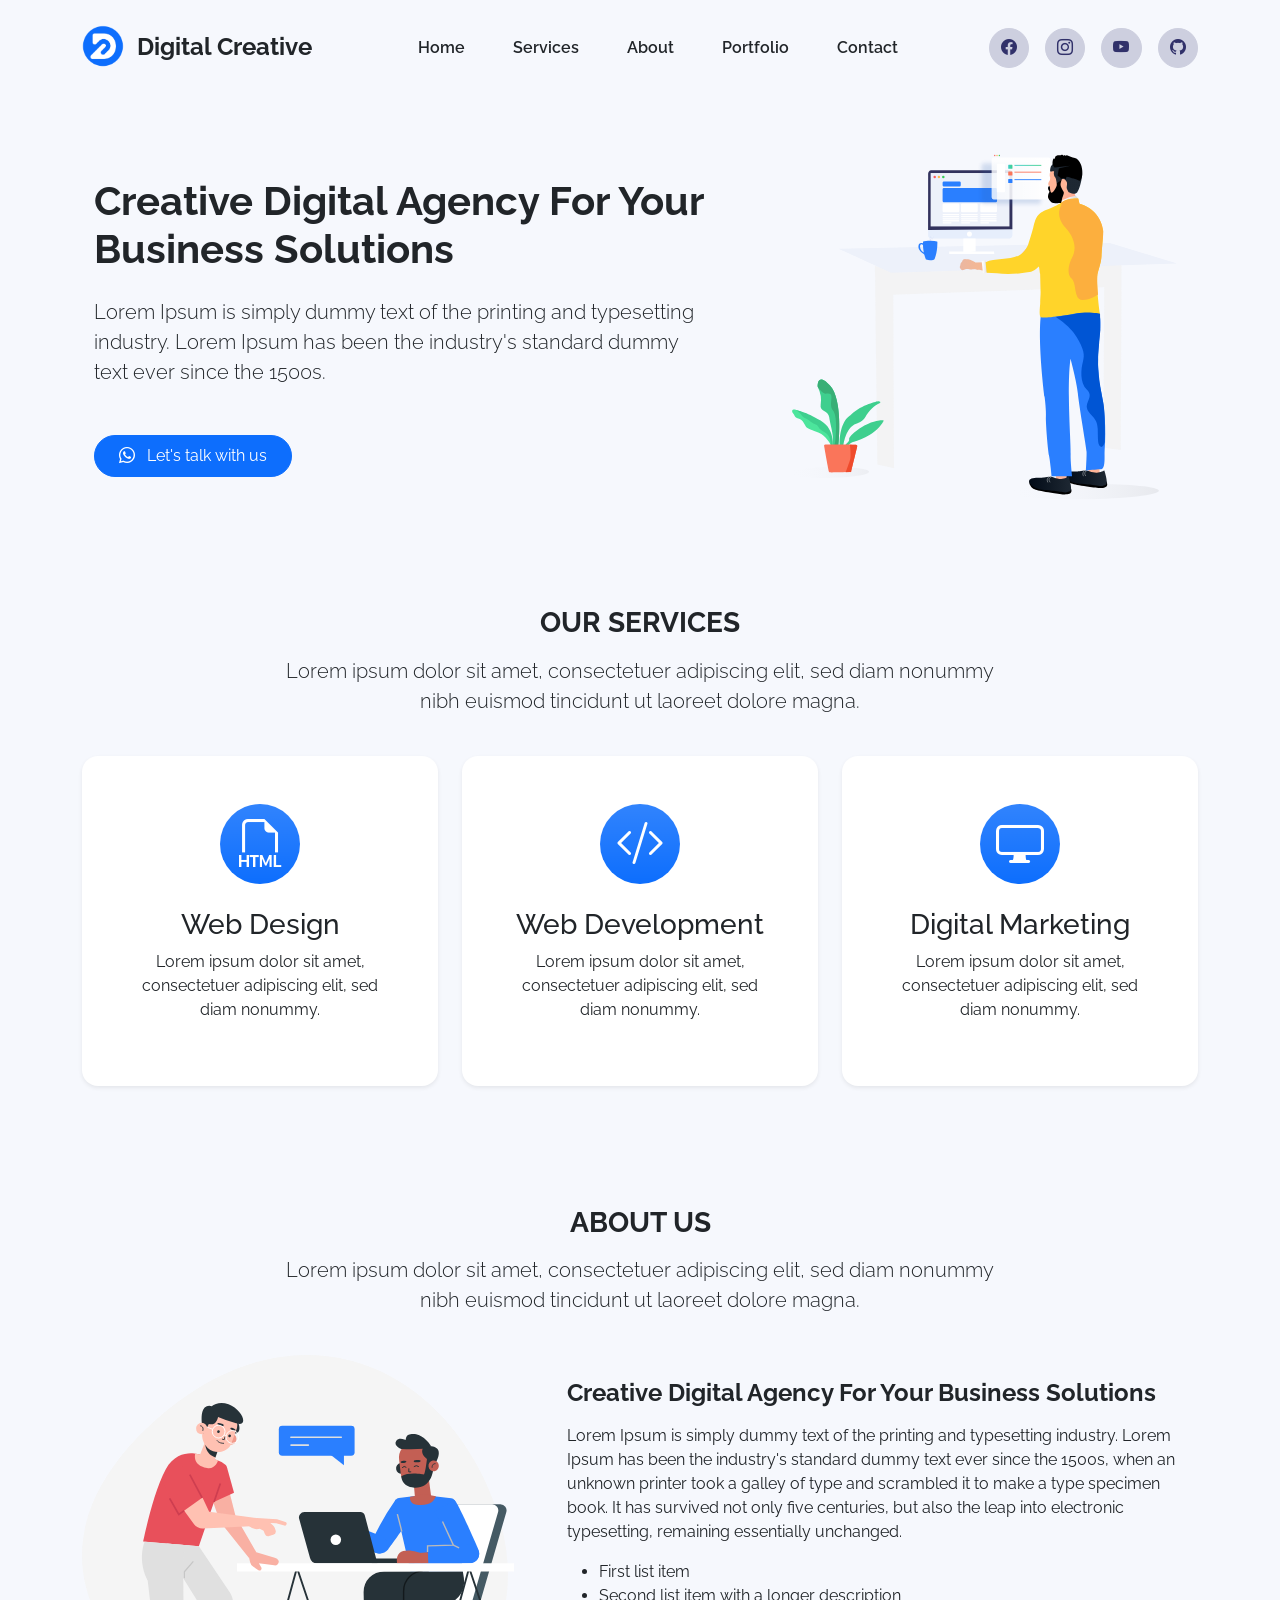
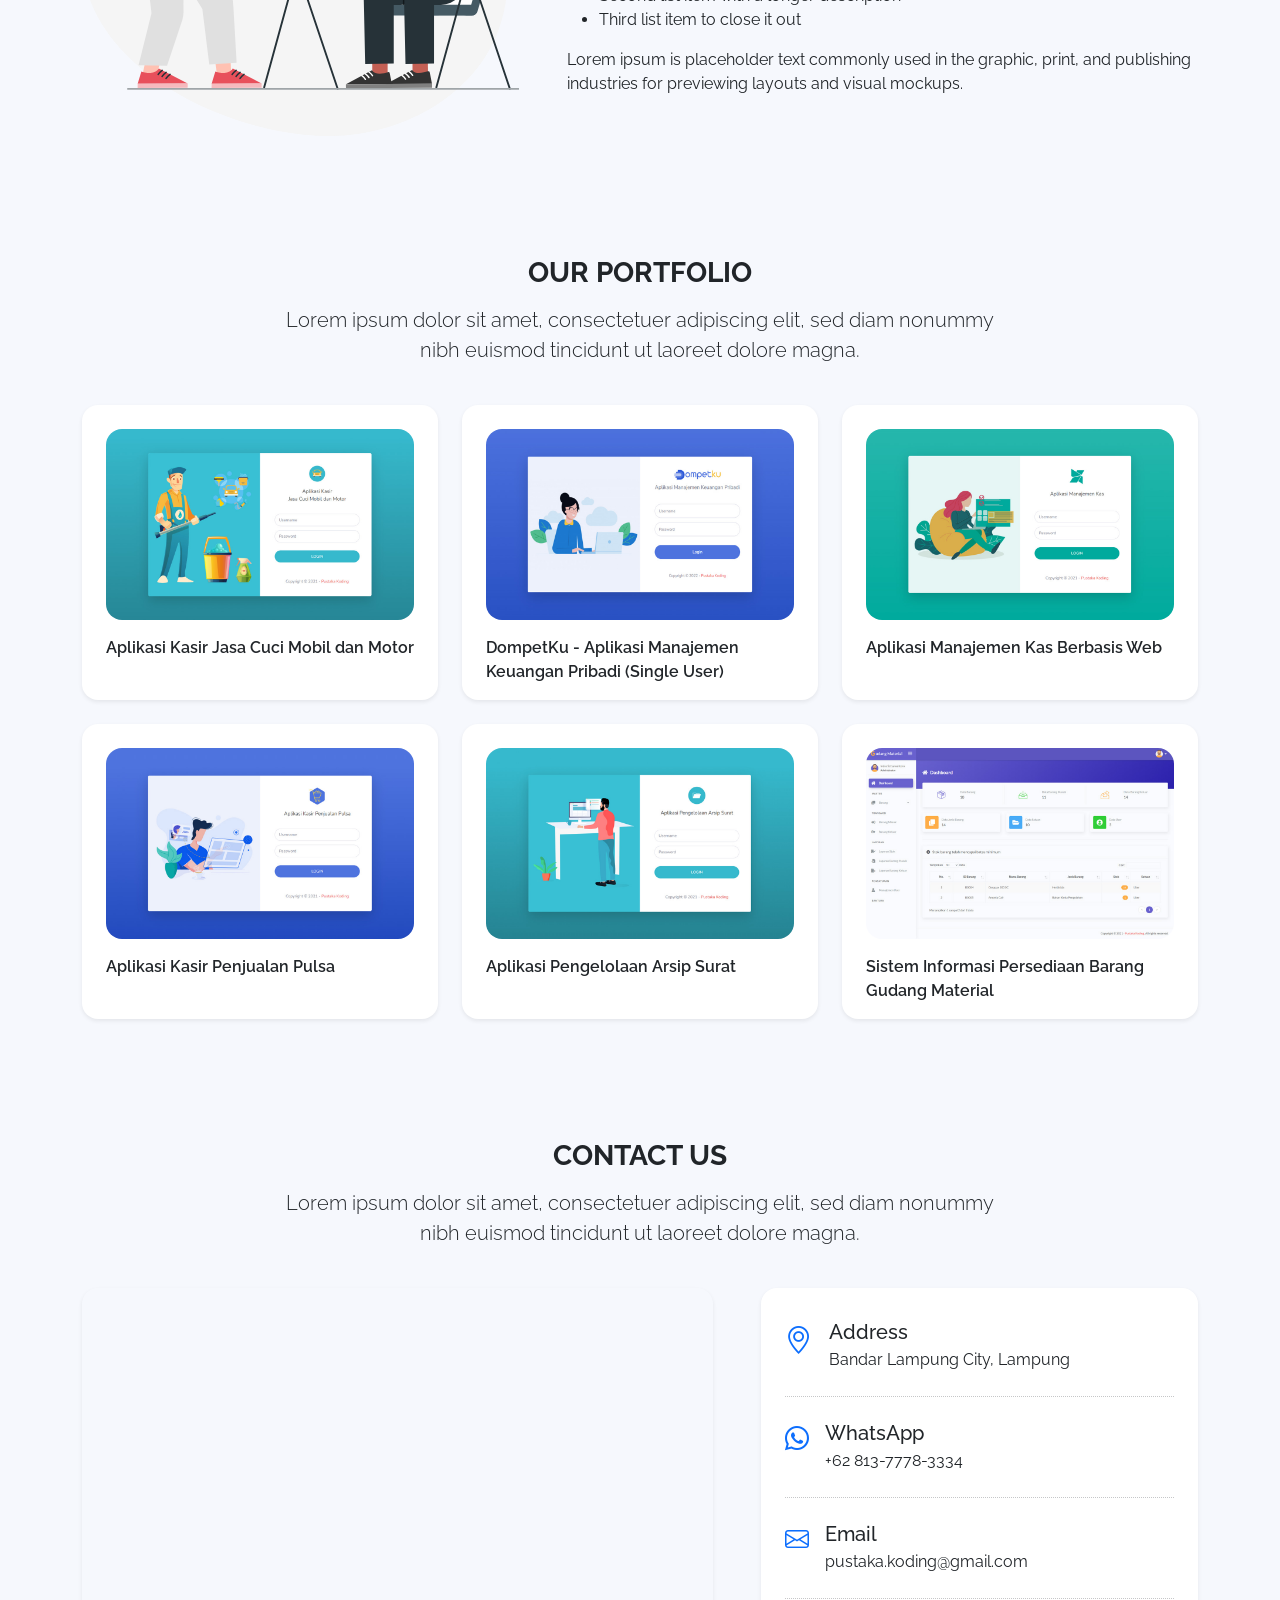
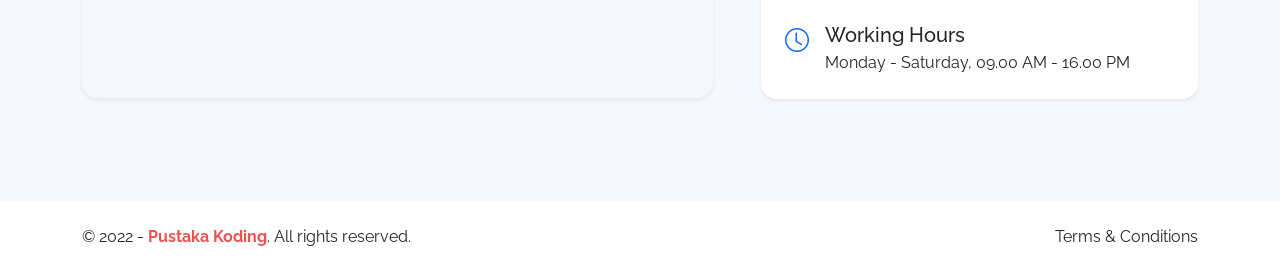
==== index.html @ a2e07298 "firts" ====
<!doctype html>
<html lang="en" class="h-100">

<head>
    <!-- Required meta tags -->
    <meta charset="utf-8">
    <meta name="viewport" content="width=device-width, initial-scale=1, shrink-to-fit=no">
    <meta name="description" content="Website Company Profile Digital Creative">
    <meta name="author" content="agung tri utomo">

    <!-- Title -->
    <title>Digital Creative</title>

    <!-- Favicon icon -->
    <link rel="shortcut icon" href="assets/img/favicon.ico" type="image/x-icon">

    <!-- Bootstrap CSS -->
    <link href="https://cdn.jsdelivr.net/npm/bootstrap@5.2.3/dist/css/bootstrap.min.css" rel="stylesheet" integrity="sha384-rbsA2VBKQhggwzxH7pPCaAqO46MgnOM80zW1RWuH61DGLwZJEdK2Kadq2F9CUG65" crossorigin="anonymous">

    <!-- Bootstrap Icons -->
    <link rel="stylesheet" href="https://cdn.jsdelivr.net/npm/bootstrap-icons@1.10.2/font/bootstrap-icons.css">

    <!-- Font -->
    <link href="https://fonts.googleapis.com/css?family=Raleway:100,200,300,400,500,600,700,800,900&amp;display=swap" rel="stylesheet">

    <!-- Custom Style -->
    <link rel="stylesheet" href="assets/css/style.css">
</head>

<body id="home" class="d-flex flex-column h-100">
    <!-- Navbar -->
    <nav class="navbar navbar-expand-lg navbar-light py-4 bg-nav">
        <div class="container">
            <!-- Brand -->
            <a class="navbar-brand" href="https://pustakakoding.com">
                <img src="assets/img/logo.svg" alt="Digital Creative" width="42" height="42" class="d-inline-block mt--2 me-2">
                <span class="text-body fs-4 fw-bolder">Digital Creative</span>
            </a>
            <button class="navbar-toggler" type="button" data-bs-toggle="collapse" data-bs-target="#navbarSupportedContent" aria-controls="navbarSupportedContent" aria-expanded="false" aria-label="Toggle navigation">
                <span class="navbar-toggler-icon"></span>
            </button>
            <div class="collapse navbar-collapse py-3 py-lg-1" id="navbarSupportedContent">
                <!-- Menu -->
                <ul class="navbar-nav mx-auto mb-2 mb-lg-0">
                    <li class="nav-item">
                        <a class="nav-link mx-3" href="#home">Home</a>
                    </li>
                    <li class="nav-item">
                        <a class="nav-link mx-3" href="#services">Services</a>
                    </li>
                    <li class="nav-item">
                        <a class="nav-link mx-3" href="#about">About</a>
                    </li>
                    <li class="nav-item">
                        <a class="nav-link mx-3" href="#portfolio">Portfolio</a>
                    </li>
                    <li class="nav-item">
                        <a class="nav-link mx-3" href="#contact">Contact</a>
                    </li>
                </ul>
                <!-- Social Media -->
                <div class="d-flex mt-3 ms-3 mt-md-0 ms-md-0">
                    <a href="https://facebook.com/pustaka.koding" target="_blank" class="btn btn-social-media me-3">
                        <i class="bi bi-facebook"></i>
                    </a>
                    <a href="https://www.instagram.com/pustakakoding/" target="_blank" class="btn btn-social-media me-3">
                        <i class="bi bi-instagram"></i>
                    </a>
                    <a href="https://www.youtube.com/channel/UCbgv9z5lRwtXX_lUZ5-x8Ew" target="_blank" class="btn btn-social-media me-3">
                        <i class="bi bi-youtube"></i>
                    </a>
                    <a href="https://github.com/pustakakoding" target="_blank" class="btn btn-social-media">
                        <i class="bi bi-github"></i>
                    </a>
                </div>
            </div>
        </div>
    </nav>

    <!-- Main Content -->
    <main class="flex-shrink-0">
        <!-- Heroes -->
        <div class="container col-xxl-8 px-4 py-5">
            <div class="row flex-lg-row-reverse align-items-center g-5">
                <div class="col-lg-5">
                    <img src="assets/img/heroes.svg" class="d-block mx-lg-auto img-fluid" alt="Digital Creative" loading="lazy">
                </div>
                <div class="col-lg-7">
                    <h1 class="fw-bold lh-2 mb-4">Creative Digital Agency For Your Business Solutions</h1>
                    <p class="lead mb-5">Lorem Ipsum is simply dummy text of the printing and typesetting industry. Lorem Ipsum has been the industry's standard dummy text ever since the 1500s.</p>
                    <div class="d-grid gap-2 d-md-flex justify-content-md-start">
                        <a href="https://api.whatsapp.com/send?phone=6281377783334&text=Assalamualaikum.." class="btn btn-primary rounded-pill px-4 py-2"><i class="bi bi-whatsapp me-2"></i> Let's talk with us</a>
                    </div>
                </div>
            </div>
        </div>

        <!-- Services -->
        <div id="services" class="container text-center py-5">
            <div class="row">
                <div class="col-lg-8 mx-auto">
                    <h3 class="fw-bold lh-2 mb-3">OUR SERVICES</h3>
                    <p class="lead">Lorem ipsum dolor sit amet, consectetuer adipiscing elit, sed diam nonummy nibh euismod tincidunt ut laoreet dolore magna.</p>
                </div>
            </div>

            <div class="row py-4">
                <div class="col-lg-4 mb-4 mb-lg-0">
                    <div class="card border-0 rounded-4 shadow-sm">
                        <div class="card-body p-3 p-sm-5">
                            <div class="feature-icon-1 bg-primary bg-gradient mb-4">
                                <i class="bi-filetype-html"></i>
                            </div>
                            <h3>Web Design</h3>
                            <p>Lorem ipsum dolor sit amet, consectetuer adipiscing elit, sed diam nonummy.</p>
                        </div>
                    </div>
                </div>
                <div class="col-lg-4 mb-4 mb-lg-0">
                    <div class="card border-0 rounded-4 shadow-sm">
                        <div class="card-body p-3 p-sm-5">
                            <div class="feature-icon-1 bg-primary bg-gradient mb-4">
                                <i class="bi-code-slash"></i>
                            </div>
                            <h3>Web Development</h3>
                            <p>Lorem ipsum dolor sit amet, consectetuer adipiscing elit, sed diam nonummy.</p>
                        </div>
                    </div>
                </div>
                <div class="col-lg-4 mb-4 mb-lg-0">
                    <div class="card border-0 rounded-4 shadow-sm">
                        <div class="card-body p-3 p-sm-5">
                            <div class="feature-icon-1 bg-primary bg-gradient mb-4">
                                <i class="bi-display"></i>
                            </div>
                            <h3>Digital Marketing</h3>
                            <p>Lorem ipsum dolor sit amet, consectetuer adipiscing elit, sed diam nonummy.</p>
                        </div>
                    </div>
                </div>
            </div>
        </div>

        <!-- About -->
        <div id="about" class="container text-center py-5">
            <div class="row">
                <div class="col-lg-8 mx-auto">
                    <h3 class="fw-bold lh-2 mb-3">ABOUT US</h3>
                    <p class="lead">Lorem ipsum dolor sit amet, consectetuer adipiscing elit, sed diam nonummy nibh euismod tincidunt ut laoreet dolore magna.</p>
                </div>
            </div>

            <div class="row align-items-center text-start g-5 py-4">
                <div class="col-lg-5">
                    <img src="assets/img/about.svg" class="d-block mx-lg-auto img-fluid" alt="Digital Creative" loading="lazy">
                </div>
                <div class="col-lg-7">
                    <h4 class="fw-bold lh-2 mb-3">Creative Digital Agency For Your Business Solutions</h4>
                    <p>Lorem Ipsum is simply dummy text of the printing and typesetting industry. Lorem Ipsum has been the industry's standard dummy text ever since the 1500s, when an unknown printer took a galley of type and scrambled it to make a type specimen book. It has survived not only five centuries, but also the leap into electronic typesetting, remaining essentially unchanged.</p>
                    <ul>
                        <li>First list item</li>
                        <li>Second list item with a longer description</li>
                        <li>Third list item to close it out</li>
                    </ul>
                    <p>Lorem ipsum is placeholder text commonly used in the graphic, print, and publishing industries for previewing layouts and visual mockups.</p>
                </div>
            </div>
        </div>

        <!-- Portfolio -->
        <div id="portfolio" class="container text-center py-5">
            <div class="row">
                <div class="col-lg-8 mx-auto">
                    <h3 class="fw-bold lh-2 mb-3">OUR PORTFOLIO</h3>
                    <p class="lead">Lorem ipsum dolor sit amet, consectetuer adipiscing elit, sed diam nonummy nibh euismod tincidunt ut laoreet dolore magna.</p>
                </div>
            </div>

            <div class="row text-start py-4">
                <div class="col-lg-4 mb-4">
                    <div class="card h-100 border-0 rounded-4 shadow-sm">
                        <div class="card-body p-4 pb-0">
                            <div class="mb-3">
                                <a href="https://pustakakoding.com/project-php-detail-aplikasi-kasir-jasa-cuci-mobil-dan-motor" target="_blank">
                                    <img src="assets/img/portfolio/pustakakoding-aplikasi-kasir-jasa-cuci-mobil-dan-motor.jpg" alt="Portfolio" class="card-img-top img-fluid rounded-4">
                                </a>
                            </div>
                            <p class="fw-semibold">Aplikasi Kasir Jasa Cuci Mobil dan Motor</p>
                        </div>
                    </div>
                </div>
                <div class="col-lg-4 mb-4">
                    <div class="card h-100 border-0 rounded-4 shadow-sm">
                        <div class="card-body p-4 pb-0">
                            <div class="mb-3">
                                <a href="https://pustakakoding.com/project-php-detail-aplikasi-manajemen-keuangan-pribadi-single-user" target="_blank">
                                    <img src="assets/img/portfolio/pustakakoding-aplikasi-manajemen-keuangan-pribadi-single-user.jpg" alt="Portfolio" class="card-img-top img-fluid rounded-4">
                                </a>
                            </div>
                            <p class="fw-semibold">DompetKu - Aplikasi Manajemen Keuangan Pribadi (Single User)</p>
                        </div>
                    </div>
                </div>
                <div class="col-lg-4 mb-4">
                    <div class="card h-100 border-0 rounded-4 shadow-sm">
                        <div class="card-body p-4 pb-0">
                            <div class="mb-3">
                                <a href="https://pustakakoding.com/project-php-detail-aplikasi-manajemen-kas-berbasis-web" target="_blank">
                                    <img src="assets/img/portfolio/pustakakoding-aplikasi-manajemen-kas-berbasis-web.jpg" alt="Portfolio" class="card-img-top img-fluid rounded-4">
                                </a>
                            </div>
                            <p class="fw-semibold">Aplikasi Manajemen Kas Berbasis Web</p>
                        </div>
                    </div>
                </div>
                <div class="col-lg-4 mb-4">
                    <div class="card h-100 border-0 rounded-4 shadow-sm">
                        <div class="card-body p-4 pb-0">
                            <div class="mb-3">
                                <a href="https://pustakakoding.com/project-php-detail-aplikasi-kasir-penjualan-pulsa" target="_blank">
                                    <img src="assets/img/portfolio/pustakakoding-aplikasi-kasir-penjualan-pulsa.jpg" alt="Portfolio" class="card-img-top img-fluid rounded-4">
                                </a>
                            </div>
                            <p class="fw-semibold">Aplikasi Kasir Penjualan Pulsa</p>
                        </div>
                    </div>
                </div>
                <div class="col-lg-4 mb-4">
                    <div class="card h-100 border-0 rounded-4 shadow-sm">
                        <div class="card-body p-4 pb-0">
                            <div class="mb-3">
                                <a href="https://pustakakoding.com/project-php-detail-aplikasi-pengelolaan-arsip-surat" target="_blank">
                                    <img src="assets/img/portfolio/pustakakoding-aplikasi-pengelolaan-arsip-surat.jpg" alt="Portfolio" class="card-img-top img-fluid rounded-4">
                                </a>
                            </div>
                            <p class="fw-semibold">Aplikasi Pengelolaan Arsip Surat</p>
                        </div>
                    </div>
                </div>
                <div class="col-lg-4 mb-4">
                    <div class="card h-100 border-0 rounded-4 shadow-sm">
                        <div class="card-body p-4 pb-0">
                            <div class="mb-3">
                                <a href="https://pustakakoding.com/project-php-detail-sistem-informasi-persediaan-barang-gudang-material" target="_blank">
                                    <img src="assets/img/portfolio/pustakakoding-sistem-informasi-persediaan-barang-gudang-material.jpg" alt="Portfolio" class="card-img-top img-fluid rounded-4">
                                </a>
                            </div>
                            <p class="fw-semibold">Sistem Informasi Persediaan Barang Gudang Material</p>
                        </div>
                    </div>
                </div>
            </div>
        </div>

        <!-- Contact -->
        <div id="contact" class="container text-center pt-4 pb-5">
            <div class="row">
                <div class="col-lg-8 mx-auto">
                    <h3 class="fw-bold lh-2 mb-3">CONTACT US</h3>
                    <p class="lead">Lorem ipsum dolor sit amet, consectetuer adipiscing elit, sed diam nonummy nibh euismod tincidunt ut laoreet dolore magna.</p>
                </div>
            </div>

            <div class="row align-items-start text-start g-5 pt-4 pb-5">
                <div class="col-lg-7">
                    <iframe src="https://www.google.com/maps/embed?pb=!1m18!1m12!1m3!1d127101.59148701998!2d105.19743545987781!3d-5.428404621346565!2m3!1f0!2f0!3f0!3m2!1i1024!2i768!4f13.1!3m3!1m2!1s0x2e40dbcabf21b51f%3A0xdcb06324bff3cb9e!2sBandar%20Lampung%20City%2C%20Lampung!5e0!3m2!1sen!2sid!4v1670074127117!5m2!1sen!2sid" class="rounded-4 shadow-sm" width="100%" height="410" style="border:0;" allowfullscreen="" loading="lazy" referrerpolicy="no-referrer-when-downgrade"></iframe>
                </div>
                <div class="col-lg-5">
                    <div class="card h-100 border-0 rounded-4 shadow-sm">
                        <div class="card-body p-4 pb-0">
                            <div class="d-flex py-2">
                                <div class="flex-shrink-0">
                                    <i class="bi bi-geo-alt text-primary fs-3"></i>
                                </div>
                                <div class="flex-grow-1 ms-3">
                                    <h5 class="mb-1">Address</h5>
                                    <p>Bandar Lampung City, Lampung</p>
                                </div>
                            </div>
                            <hr class="hr-dotted mt-0">
                            <div class="d-flex py-2">
                                <div class="flex-shrink-0">
                                    <i class="bi bi-whatsapp text-primary fs-4"></i>
                                </div>
                                <div class="flex-grow-1 ms-3">
                                    <h5 class="mb-1">WhatsApp</h5>
                                    <p>+62 813-7778-3334</p>
                                </div>
                            </div>
                            <hr class="hr-dotted mt-0">
                            <div class="d-flex py-2">
                                <div class="flex-shrink-0">
                                    <i class="bi bi-envelope text-primary fs-4"></i>
                                </div>
                                <div class="flex-grow-1 ms-3">
                                    <h5 class="mb-1">Email</h5>
                                    <p>pustaka.koding@gmail.com</p>
                                </div>
                            </div>
                            <hr class="hr-dotted mt-0">
                            <div class="d-flex py-2">
                                <div class="flex-shrink-0">
                                    <i class="bi bi-clock text-primary fs-4"></i>
                                </div>
                                <div class="flex-grow-1 ms-3">
                                    <h5 class="mb-1">Working Hours</h5>
                                    <p>Monday - Saturday, 09.00 AM - 16.00 PM</p>
                                </div>
                            </div>
                        </div>
                    </div>
                </div>
            </div>
        </div>
    </main>

    <!-- Footer -->
    <footer class="footer mt-auto py-4 bg-white">
        <div class="container">
            <div class="d-flex flex-column flex-md-row align-items-center align-items-md-left text-body">
                <div class="copyright text-center mb-2 mb-md-0">
                    &copy; 2022 - <a href="https://pustakakoding.com/" target="_blank" class="fw-bolder">Pustaka Koding</a>. All rights reserved.
                </div>
                <div class="link ms-md-auto">
                    <a href="https://pustakakoding.com/" target="_blank">Terms & Conditions</a>
                </div>
            </div>
        </div>
    </footer>

    <!-- Popper and Bootstrap JS -->
    <script src="https://cdn.jsdelivr.net/npm/@popperjs/core@2.11.6/dist/umd/popper.min.js" integrity="sha384-oBqDVmMz9ATKxIep9tiCxS/Z9fNfEXiDAYTujMAeBAsjFuCZSmKbSSUnQlmh/jp3" crossorigin="anonymous"></script>
    <script src="https://cdn.jsdelivr.net/npm/bootstrap@5.2.3/dist/js/bootstrap.min.js" integrity="sha384-cuYeSxntonz0PPNlHhBs68uyIAVpIIOZZ5JqeqvYYIcEL727kskC66kF92t6Xl2V" crossorigin="anonymous"></script>
</body>

</html>
---- assets/css/style.css ----
body {
  font-family: Raleway, sans-serif;
  background: #f6f8fd;
}

.bg-nav {
  background-color: #f6f8fd;
}

.mt--2 {
  margin-top: -0.5rem !important;
}

.hr-dotted {
  border-top: 1px dotted;
  opacity: .25;
}

.navbar-light .navbar-nav .nav-link {
  color: #212529 !important;
  font-size: 16px;
  font-weight: 600;
  transition: all 0.4s;
}

.navbar-light .navbar-nav .nav-link:hover {
  color: #0d6efd !important;
}

.feature-icon-1 {
  display: inline-flex;
  align-items: center;
  justify-content: center;
  width: 5rem;
  height: 5rem;
  font-size: 3rem;
  color: #fff;
  border-radius: 100%;
}

.btn-social-media {
  color: #31316a;
  background-color: #cdcfdf;
  border-color: #cdcfdf;
  width: 2rem;
  height: 2rem;
  padding: 1.2rem;
  text-align: center;
  display: inline-flex;
  align-items: center;
  justify-content: center;
  border-radius: 100%;
}

.btn-social-media:hover {
  color: #fff;
  background-color: #0d6efd;
  border-color: #0d6efd;
}

/* Footer */
.footer .copyright a {
  color: #ee5050;
  text-decoration: none;
}

.footer .copyright a:hover {
  color: #eb2d2d;
}

.footer .link a {
  color: #212529;
  text-decoration: none;
}

.footer .link a:hover {
  color: #0d6efd;
}
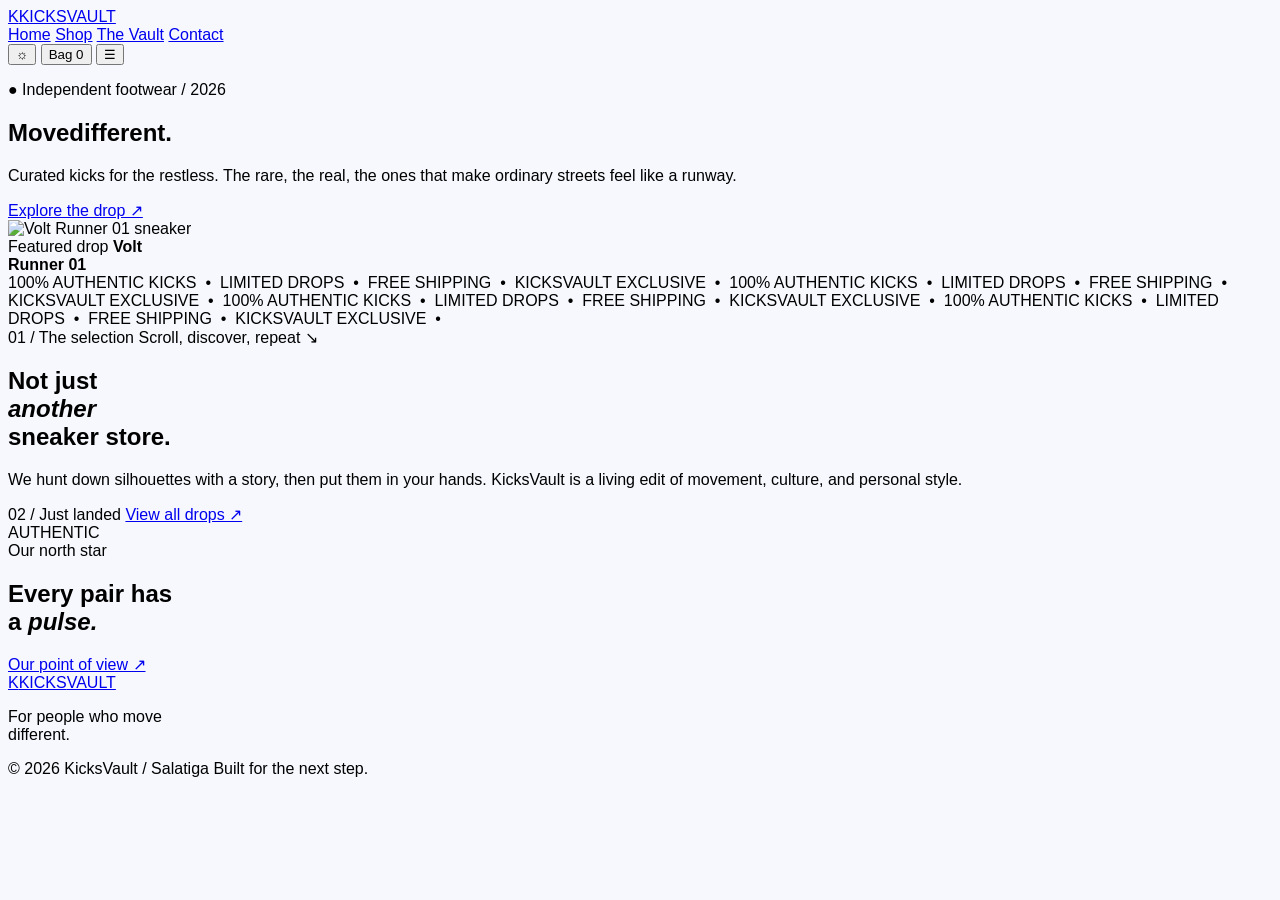
==== commit 52b7461c: "up homepage" ====
--- a/index.html
+++ b/index.html
@@ -1,336 +1,108 @@
 <!doctype html>
-<html lang="en" class="h-100">
+<html lang="id">
+  <head>
+    <meta charset="utf-8">
+    <meta name="viewport" content="width=device-width, initial-scale=1">
+    <title>KicksVault — Move Different</title>
+    <link rel="stylesheet" href="assets/css/style.css">
+    </head>
+    <body>
+        <!-- Header Section -->
+        <header class="site-header">
+        <nav class="nav">
+            <a class="logo" href="index.html">
+            <span class="logo-mark">K</span>KICK<span class="lime">S</span>VAULT
+            </a>
+            <div class="nav-links">
+            <a class="active" href="index.html">Home</a>
+            <a href="shop.html">Shop</a>
+            <a href="about.html">The Vault</a>
+            <a href="contact.html">Contact</a>
+            </div>
+            <div class="actions">
+            <button class="icon-btn" data-theme-toggle>☼</button>
+            <button class="cart-btn" data-cart-button>Bag <span data-cart-count>0</span></button>
+            <button class="menu-btn" data-menu>☰</button>
+            </div>
+        </nav>
+        </header>
 
-<head>
-    <!-- Required meta tags -->
-    <meta charset="utf-8">
-    <meta name="viewport" content="width=device-width, initial-scale=1, shrink-to-fit=no">
-    <meta name="description" content="Website Company Profile Digital Creative">
-    <meta name="author" content="agung tri utomo">
+        <!-- Main Content -->
+        <main>
+        <!-- Hero Section dengan Background Sepatu Mengambang -->
+        <section class="hero pad">
+            <div class="hero-copy">
+            <p class="eyebrow">● Independent footwear / 2026</p>
+            <h1><span>Move</span><span>different<span class="lime">.</span></span></h1>
+            <p>Curated kicks for the restless. The rare, the real, the ones that make ordinary streets feel like a runway.</p>
+            <a class="button" href="shop.html">Explore the drop ↗</a>
+            </div>
+            
+            <!-- Background Sepatu Mengambang -->
+            <div class="hero-visual">
+            <img class="hero-photo" src="https://images.unsplash.com/photo-1542291026-7eec264c27ff?auto=format&fit=crop&w=1200&q=85" alt="Volt Runner 01 sneaker">
+            <div class="hero-card">
+                <span class="eyebrow">Featured drop</span>
+                <strong>Volt<br>Runner 01</strong>
+            </div>
+            </div>
+        </section>
 
-    <!-- Title -->
-    <title>Digital Creative</title>
-
-    <!-- Favicon icon -->
-    <link rel="shortcut icon" href="assets/img/favicon.ico" type="image/x-icon">
-
-    <!-- Bootstrap CSS -->
-    <link href="https://cdn.jsdelivr.net/npm/bootstrap@5.2.3/dist/css/bootstrap.min.css" rel="stylesheet" integrity="sha384-rbsA2VBKQhggwzxH7pPCaAqO46MgnOM80zW1RWuH61DGLwZJEdK2Kadq2F9CUG65" crossorigin="anonymous">
-
-    <!-- Bootstrap Icons -->
-    <link rel="stylesheet" href="https://cdn.jsdelivr.net/npm/bootstrap-icons@1.10.2/font/bootstrap-icons.css">
-
-    <!-- Font -->
-    <link href="https://fonts.googleapis.com/css?family=Raleway:100,200,300,400,500,600,700,800,900&amp;display=swap" rel="stylesheet">
-
-    <!-- Custom Style -->
-    <link rel="stylesheet" href="assets/css/style.css">
-</head>
-
-<body id="home" class="d-flex flex-column h-100">
-    <!-- Navbar -->
-    <nav class="navbar navbar-expand-lg navbar-light py-4 bg-nav">
-        <div class="container">
-            <!-- Brand -->
-            <a class="navbar-brand" href="https://pustakakoding.com">
-                <img src="assets/img/logo.svg" alt="Digital Creative" width="42" height="42" class="d-inline-block mt--2 me-2">
-                <span class="text-body fs-4 fw-bolder">Digital Creative</span>
-            </a>
-            <button class="navbar-toggler" type="button" data-bs-toggle="collapse" data-bs-target="#navbarSupportedContent" aria-controls="navbarSupportedContent" aria-expanded="false" aria-label="Toggle navigation">
-                <span class="navbar-toggler-icon"></span>
-            </button>
-            <div class="collapse navbar-collapse py-3 py-lg-1" id="navbarSupportedContent">
-                <!-- Menu -->
-                <ul class="navbar-nav mx-auto mb-2 mb-lg-0">
-                    <li class="nav-item">
-                        <a class="nav-link mx-3" href="#home">Home</a>
-                    </li>
-                    <li class="nav-item">
-                        <a class="nav-link mx-3" href="#services">Services</a>
-                    </li>
-                    <li class="nav-item">
-                        <a class="nav-link mx-3" href="#about">About</a>
-                    </li>
-                    <li class="nav-item">
-                        <a class="nav-link mx-3" href="#portfolio">Portfolio</a>
-                    </li>
-                    <li class="nav-item">
-                        <a class="nav-link mx-3" href="#contact">Contact</a>
-                    </li>
-                </ul>
-                <!-- Social Media -->
-                <div class="d-flex mt-3 ms-3 mt-md-0 ms-md-0">
-                    <a href="https://facebook.com/pustaka.koding" target="_blank" class="btn btn-social-media me-3">
-                        <i class="bi bi-facebook"></i>
-                    </a>
-                    <a href="https://www.instagram.com/pustakakoding/" target="_blank" class="btn btn-social-media me-3">
-                        <i class="bi bi-instagram"></i>
-                    </a>
-                    <a href="https://www.youtube.com/channel/UCbgv9z5lRwtXX_lUZ5-x8Ew" target="_blank" class="btn btn-social-media me-3">
-                        <i class="bi bi-youtube"></i>
-                    </a>
-                    <a href="https://github.com/pustakakoding" target="_blank" class="btn btn-social-media">
-                        <i class="bi bi-github"></i>
-                    </a>
-                </div>
-            </div>
-        </div>
-    </nav>
-
-    <!-- Main Content -->
-    <main class="flex-shrink-0">
-        <!-- Heroes -->
-        <div class="container col-xxl-8 px-4 py-5">
-            <div class="row flex-lg-row-reverse align-items-center g-5">
-                <div class="col-lg-5">
-                    <img src="assets/img/heroes.svg" class="d-block mx-lg-auto img-fluid" alt="Digital Creative" loading="lazy">
-                </div>
-                <div class="col-lg-7">
-                    <h1 class="fw-bold lh-2 mb-4">Creative Digital Agency For Your Business Solutions</h1>
-                    <p class="lead mb-5">Lorem Ipsum is simply dummy text of the printing and typesetting industry. Lorem Ipsum has been the industry's standard dummy text ever since the 1500s.</p>
-                    <div class="d-grid gap-2 d-md-flex justify-content-md-start">
-                        <a href="https://api.whatsapp.com/send?phone=6281377783334&text=Assalamualaikum.." class="btn btn-primary rounded-pill px-4 py-2"><i class="bi bi-whatsapp me-2"></i> Let's talk with us</a>
-                    </div>
-                </div>
+        <!-- Marquee Section (Full Seamless Right-to-Left) -->
+        <div class="marquee">
+            <div class="marquee-track">
+            <span>100% AUTHENTIC KICKS  •  LIMITED DROPS  •  FREE SHIPPING  •  KICKSVAULT EXCLUSIVE  •  100% AUTHENTIC KICKS  •  LIMITED DROPS  •  FREE SHIPPING  •  KICKSVAULT EXCLUSIVE  • </span>
+            <span>100% AUTHENTIC KICKS  •  LIMITED DROPS  •  FREE SHIPPING  •  KICKSVAULT EXCLUSIVE  •  100% AUTHENTIC KICKS  •  LIMITED DROPS  •  FREE SHIPPING  •  KICKSVAULT EXCLUSIVE  • </span>
             </div>
         </div>
 
-        <!-- Services -->
-        <div id="services" class="container text-center py-5">
-            <div class="row">
-                <div class="col-lg-8 mx-auto">
-                    <h3 class="fw-bold lh-2 mb-3">OUR SERVICES</h3>
-                    <p class="lead">Lorem ipsum dolor sit amet, consectetuer adipiscing elit, sed diam nonummy nibh euismod tincidunt ut laoreet dolore magna.</p>
-                </div>
+        <!-- Introduction Section -->
+        <section class="section pad">
+            <div class="section-head">
+            <span>01 / The selection</span>
+            <span>Scroll, discover, repeat ↘</span>
             </div>
+            <div class="intro">
+            <h2>Not just<br><i class="lime">another</i><br>sneaker store.</h2>
+            <p>We hunt down silhouettes with a story, then put them in your hands. KicksVault is a living edit of movement, culture, and personal style.</p>
+            </div>
+        </section>
 
-            <div class="row py-4">
-                <div class="col-lg-4 mb-4 mb-lg-0">
-                    <div class="card border-0 rounded-4 shadow-sm">
-                        <div class="card-body p-3 p-sm-5">
-                            <div class="feature-icon-1 bg-primary bg-gradient mb-4">
-                                <i class="bi-filetype-html"></i>
-                            </div>
-                            <h3>Web Design</h3>
-                            <p>Lorem ipsum dolor sit amet, consectetuer adipiscing elit, sed diam nonummy.</p>
-                        </div>
-                    </div>
-                </div>
-                <div class="col-lg-4 mb-4 mb-lg-0">
-                    <div class="card border-0 rounded-4 shadow-sm">
-                        <div class="card-body p-3 p-sm-5">
-                            <div class="feature-icon-1 bg-primary bg-gradient mb-4">
-                                <i class="bi-code-slash"></i>
-                            </div>
-                            <h3>Web Development</h3>
-                            <p>Lorem ipsum dolor sit amet, consectetuer adipiscing elit, sed diam nonummy.</p>
-                        </div>
-                    </div>
-                </div>
-                <div class="col-lg-4 mb-4 mb-lg-0">
-                    <div class="card border-0 rounded-4 shadow-sm">
-                        <div class="card-body p-3 p-sm-5">
-                            <div class="feature-icon-1 bg-primary bg-gradient mb-4">
-                                <i class="bi-display"></i>
-                            </div>
-                            <h3>Digital Marketing</h3>
-                            <p>Lorem ipsum dolor sit amet, consectetuer adipiscing elit, sed diam nonummy.</p>
-                        </div>
-                    </div>
-                </div>
+        <!-- Product Grid Section -->
+        <section class="section pad">
+            <div class="section-head">
+            <span>02 / Just landed</span>
+            <a href="shop.html">View all drops ↗</a>
             </div>
+            <div class="product-grid" data-product-grid></div>
+        </section>
+
+        <!-- Manifesto Section -->
+        <section class="manifesto pad">
+            <div class="outline">AUTHENTIC</div>
+            <div class="manifesto-copy">
+            <span class="eyebrow">Our north star</span>
+            <h2>Every pair has<br>a <i class="lime">pulse.</i></h2>
+            <a class="button" href="about.html">Our point of view ↗</a>
+            </div>
+        </section>
+        </main>
+
+        <!-- Footer Section -->
+        <footer class="footer">
+        <div class="footer-top">
+            <a class="logo" href="index.html">
+            <span class="logo-mark">K</span>KICK<span class="lime">S</span>VAULT
+            </a>
+            <p>For people who move<br>different.</p>
         </div>
+        <div class="footer-bottom">
+            <span>© 2026 KicksVault / Salatiga</span>
+            <span>Built for the next step.</span>
+        </div>
+        </footer>
 
-        <!-- About -->
-        <div id="about" class="container text-center py-5">
-            <div class="row">
-                <div class="col-lg-8 mx-auto">
-                    <h3 class="fw-bold lh-2 mb-3">ABOUT US</h3>
-                    <p class="lead">Lorem ipsum dolor sit amet, consectetuer adipiscing elit, sed diam nonummy nibh euismod tincidunt ut laoreet dolore magna.</p>
-                </div>
-            </div>
-
-            <div class="row align-items-center text-start g-5 py-4">
-                <div class="col-lg-5">
-                    <img src="assets/img/about.svg" class="d-block mx-lg-auto img-fluid" alt="Digital Creative" loading="lazy">
-                </div>
-                <div class="col-lg-7">
-                    <h4 class="fw-bold lh-2 mb-3">Creative Digital Agency For Your Business Solutions</h4>
-                    <p>Lorem Ipsum is simply dummy text of the printing and typesetting industry. Lorem Ipsum has been the industry's standard dummy text ever since the 1500s, when an unknown printer took a galley of type and scrambled it to make a type specimen book. It has survived not only five centuries, but also the leap into electronic typesetting, remaining essentially unchanged.</p>
-                    <ul>
-                        <li>First list item</li>
-                        <li>Second list item with a longer description</li>
-                        <li>Third list item to close it out</li>
-                    </ul>
-                    <p>Lorem ipsum is placeholder text commonly used in the graphic, print, and publishing industries for previewing layouts and visual mockups.</p>
-                </div>
-            </div>
-        </div>
-
-        <!-- Portfolio -->
-        <div id="portfolio" class="container text-center py-5">
-            <div class="row">
-                <div class="col-lg-8 mx-auto">
-                    <h3 class="fw-bold lh-2 mb-3">OUR PORTFOLIO</h3>
-                    <p class="lead">Lorem ipsum dolor sit amet, consectetuer adipiscing elit, sed diam nonummy nibh euismod tincidunt ut laoreet dolore magna.</p>
-                </div>
-            </div>
-
-            <div class="row text-start py-4">
-                <div class="col-lg-4 mb-4">
-                    <div class="card h-100 border-0 rounded-4 shadow-sm">
-                        <div class="card-body p-4 pb-0">
-                            <div class="mb-3">
-                                <a href="https://pustakakoding.com/project-php-detail-aplikasi-kasir-jasa-cuci-mobil-dan-motor" target="_blank">
-                                    <img src="assets/img/portfolio/pustakakoding-aplikasi-kasir-jasa-cuci-mobil-dan-motor.jpg" alt="Portfolio" class="card-img-top img-fluid rounded-4">
-                                </a>
-                            </div>
-                            <p class="fw-semibold">Aplikasi Kasir Jasa Cuci Mobil dan Motor</p>
-                        </div>
-                    </div>
-                </div>
-                <div class="col-lg-4 mb-4">
-                    <div class="card h-100 border-0 rounded-4 shadow-sm">
-                        <div class="card-body p-4 pb-0">
-                            <div class="mb-3">
-                                <a href="https://pustakakoding.com/project-php-detail-aplikasi-manajemen-keuangan-pribadi-single-user" target="_blank">
-                                    <img src="assets/img/portfolio/pustakakoding-aplikasi-manajemen-keuangan-pribadi-single-user.jpg" alt="Portfolio" class="card-img-top img-fluid rounded-4">
-                                </a>
-                            </div>
-                            <p class="fw-semibold">DompetKu - Aplikasi Manajemen Keuangan Pribadi (Single User)</p>
-                        </div>
-                    </div>
-                </div>
-                <div class="col-lg-4 mb-4">
-                    <div class="card h-100 border-0 rounded-4 shadow-sm">
-                        <div class="card-body p-4 pb-0">
-                            <div class="mb-3">
-                                <a href="https://pustakakoding.com/project-php-detail-aplikasi-manajemen-kas-berbasis-web" target="_blank">
-                                    <img src="assets/img/portfolio/pustakakoding-aplikasi-manajemen-kas-berbasis-web.jpg" alt="Portfolio" class="card-img-top img-fluid rounded-4">
-                                </a>
-                            </div>
-                            <p class="fw-semibold">Aplikasi Manajemen Kas Berbasis Web</p>
-                        </div>
-                    </div>
-                </div>
-                <div class="col-lg-4 mb-4">
-                    <div class="card h-100 border-0 rounded-4 shadow-sm">
-                        <div class="card-body p-4 pb-0">
-                            <div class="mb-3">
-                                <a href="https://pustakakoding.com/project-php-detail-aplikasi-kasir-penjualan-pulsa" target="_blank">
-                                    <img src="assets/img/portfolio/pustakakoding-aplikasi-kasir-penjualan-pulsa.jpg" alt="Portfolio" class="card-img-top img-fluid rounded-4">
-                                </a>
-                            </div>
-                            <p class="fw-semibold">Aplikasi Kasir Penjualan Pulsa</p>
-                        </div>
-                    </div>
-                </div>
-                <div class="col-lg-4 mb-4">
-                    <div class="card h-100 border-0 rounded-4 shadow-sm">
-                        <div class="card-body p-4 pb-0">
-                            <div class="mb-3">
-                                <a href="https://pustakakoding.com/project-php-detail-aplikasi-pengelolaan-arsip-surat" target="_blank">
-                                    <img src="assets/img/portfolio/pustakakoding-aplikasi-pengelolaan-arsip-surat.jpg" alt="Portfolio" class="card-img-top img-fluid rounded-4">
-                                </a>
-                            </div>
-                            <p class="fw-semibold">Aplikasi Pengelolaan Arsip Surat</p>
-                        </div>
-                    </div>
-                </div>
-                <div class="col-lg-4 mb-4">
-                    <div class="card h-100 border-0 rounded-4 shadow-sm">
-                        <div class="card-body p-4 pb-0">
-                            <div class="mb-3">
-                                <a href="https://pustakakoding.com/project-php-detail-sistem-informasi-persediaan-barang-gudang-material" target="_blank">
-                                    <img src="assets/img/portfolio/pustakakoding-sistem-informasi-persediaan-barang-gudang-material.jpg" alt="Portfolio" class="card-img-top img-fluid rounded-4">
-                                </a>
-                            </div>
-                            <p class="fw-semibold">Sistem Informasi Persediaan Barang Gudang Material</p>
-                        </div>
-                    </div>
-                </div>
-            </div>
-        </div>
-
-        <!-- Contact -->
-        <div id="contact" class="container text-center pt-4 pb-5">
-            <div class="row">
-                <div class="col-lg-8 mx-auto">
-                    <h3 class="fw-bold lh-2 mb-3">CONTACT US</h3>
-                    <p class="lead">Lorem ipsum dolor sit amet, consectetuer adipiscing elit, sed diam nonummy nibh euismod tincidunt ut laoreet dolore magna.</p>
-                </div>
-            </div>
-
-            <div class="row align-items-start text-start g-5 pt-4 pb-5">
-                <div class="col-lg-7">
-                    <iframe src="https://www.google.com/maps/embed?pb=!1m18!1m12!1m3!1d127101.59148701998!2d105.19743545987781!3d-5.428404621346565!2m3!1f0!2f0!3f0!3m2!1i1024!2i768!4f13.1!3m3!1m2!1s0x2e40dbcabf21b51f%3A0xdcb06324bff3cb9e!2sBandar%20Lampung%20City%2C%20Lampung!5e0!3m2!1sen!2sid!4v1670074127117!5m2!1sen!2sid" class="rounded-4 shadow-sm" width="100%" height="410" style="border:0;" allowfullscreen="" loading="lazy" referrerpolicy="no-referrer-when-downgrade"></iframe>
-                </div>
-                <div class="col-lg-5">
-                    <div class="card h-100 border-0 rounded-4 shadow-sm">
-                        <div class="card-body p-4 pb-0">
-                            <div class="d-flex py-2">
-                                <div class="flex-shrink-0">
-                                    <i class="bi bi-geo-alt text-primary fs-3"></i>
-                                </div>
-                                <div class="flex-grow-1 ms-3">
-                                    <h5 class="mb-1">Address</h5>
-                                    <p>Bandar Lampung City, Lampung</p>
-                                </div>
-                            </div>
-                            <hr class="hr-dotted mt-0">
-                            <div class="d-flex py-2">
-                                <div class="flex-shrink-0">
-                                    <i class="bi bi-whatsapp text-primary fs-4"></i>
-                                </div>
-                                <div class="flex-grow-1 ms-3">
-                                    <h5 class="mb-1">WhatsApp</h5>
-                                    <p>+62 813-7778-3334</p>
-                                </div>
-                            </div>
-                            <hr class="hr-dotted mt-0">
-                            <div class="d-flex py-2">
-                                <div class="flex-shrink-0">
-                                    <i class="bi bi-envelope text-primary fs-4"></i>
-                                </div>
-                                <div class="flex-grow-1 ms-3">
-                                    <h5 class="mb-1">Email</h5>
-                                    <p>pustaka.koding@gmail.com</p>
-                                </div>
-                            </div>
-                            <hr class="hr-dotted mt-0">
-                            <div class="d-flex py-2">
-                                <div class="flex-shrink-0">
-                                    <i class="bi bi-clock text-primary fs-4"></i>
-                                </div>
-                                <div class="flex-grow-1 ms-3">
-                                    <h5 class="mb-1">Working Hours</h5>
-                                    <p>Monday - Saturday, 09.00 AM - 16.00 PM</p>
-                                </div>
-                            </div>
-                        </div>
-                    </div>
-                </div>
-            </div>
-        </div>
-    </main>
-
-    <!-- Footer -->
-    <footer class="footer mt-auto py-4 bg-white">
-        <div class="container">
-            <div class="d-flex flex-column flex-md-row align-items-center align-items-md-left text-body">
-                <div class="copyright text-center mb-2 mb-md-0">
-                    &copy; 2022 - <a href="https://pustakakoding.com/" target="_blank" class="fw-bolder">Pustaka Koding</a>. All rights reserved.
-                </div>
-                <div class="link ms-md-auto">
-                    <a href="https://pustakakoding.com/" target="_blank">Terms & Conditions</a>
-                </div>
-            </div>
-        </div>
-    </footer>
-
-    <!-- Popper and Bootstrap JS -->
-    <script src="https://cdn.jsdelivr.net/npm/@popperjs/core@2.11.6/dist/umd/popper.min.js" integrity="sha384-oBqDVmMz9ATKxIep9tiCxS/Z9fNfEXiDAYTujMAeBAsjFuCZSmKbSSUnQlmh/jp3" crossorigin="anonymous"></script>
-    <script src="https://cdn.jsdelivr.net/npm/bootstrap@5.2.3/dist/js/bootstrap.min.js" integrity="sha384-cuYeSxntonz0PPNlHhBs68uyIAVpIIOZZ5JqeqvYYIcEL727kskC66kF92t6Xl2V" crossorigin="anonymous"></script>
-</body>
-
+        <!-- Scripts -->
+        <script src="assets/js/main.js"></script>
+    </body>
 </html>
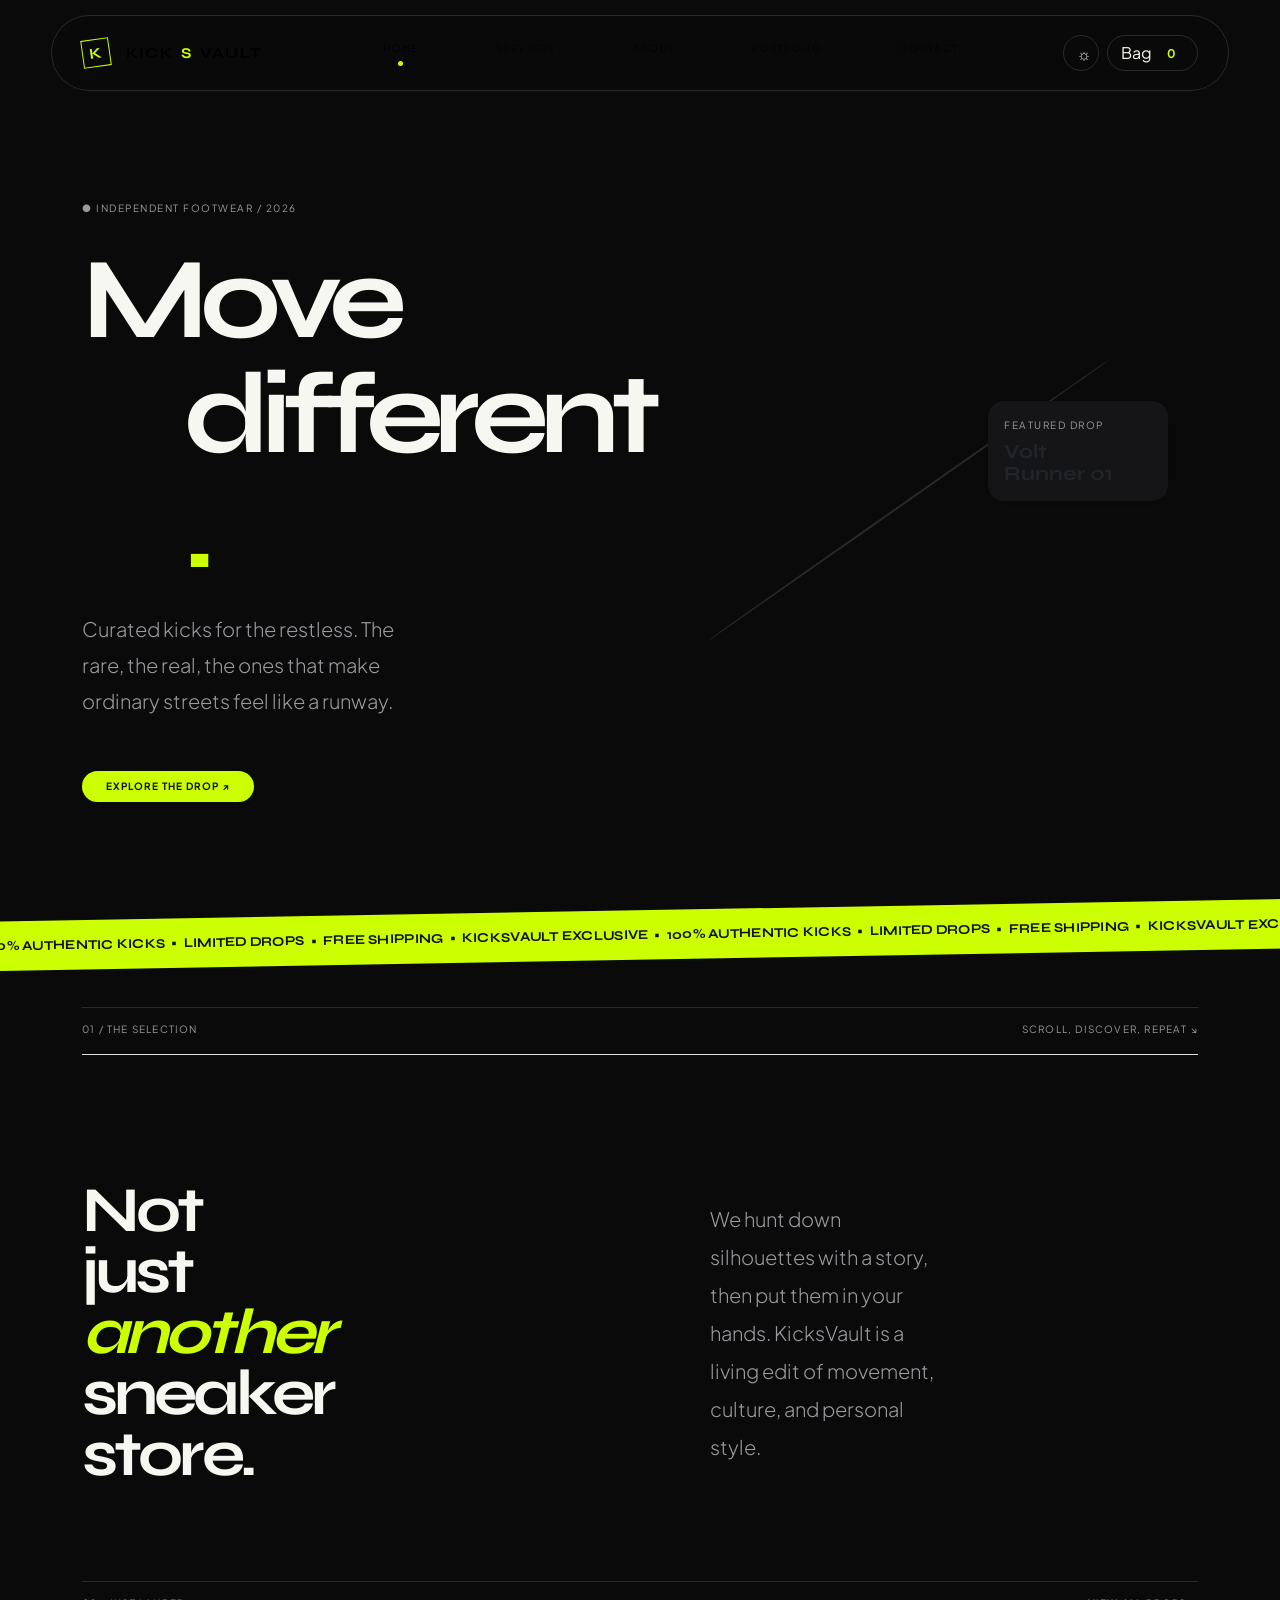
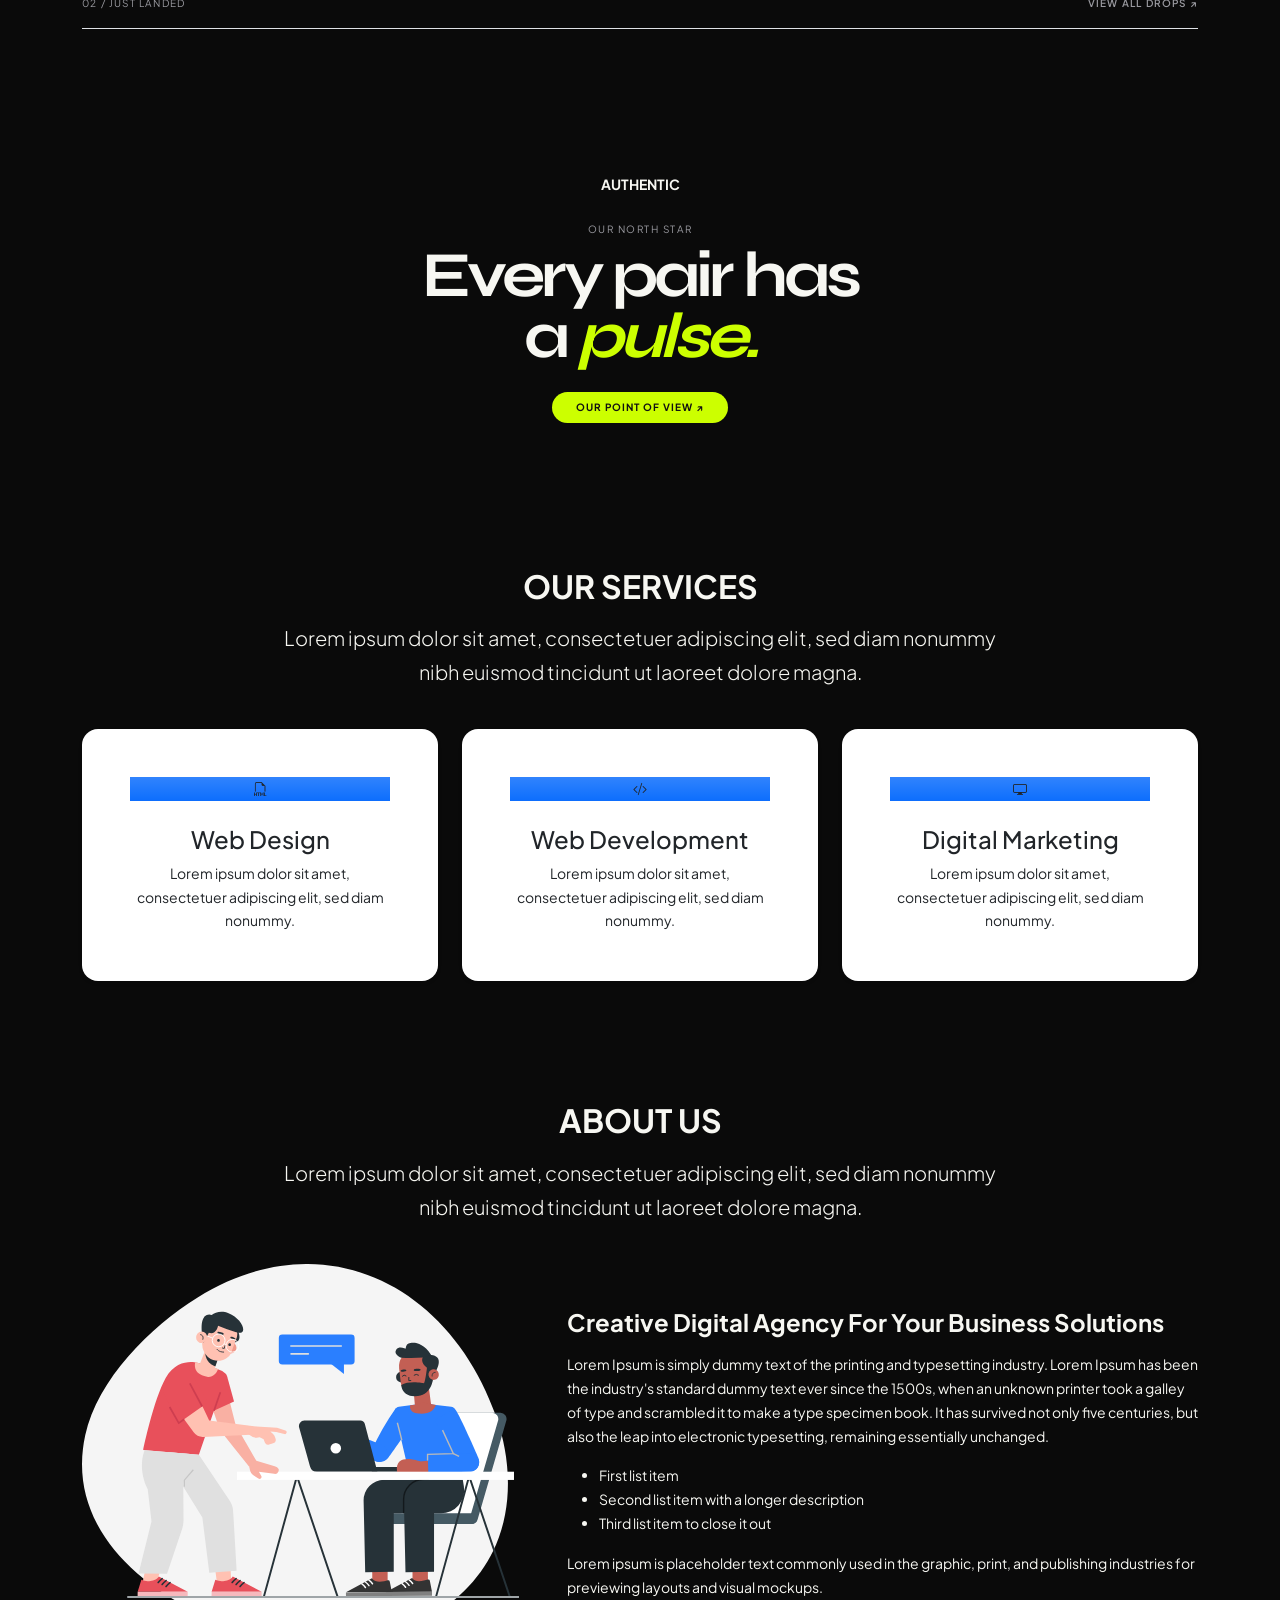
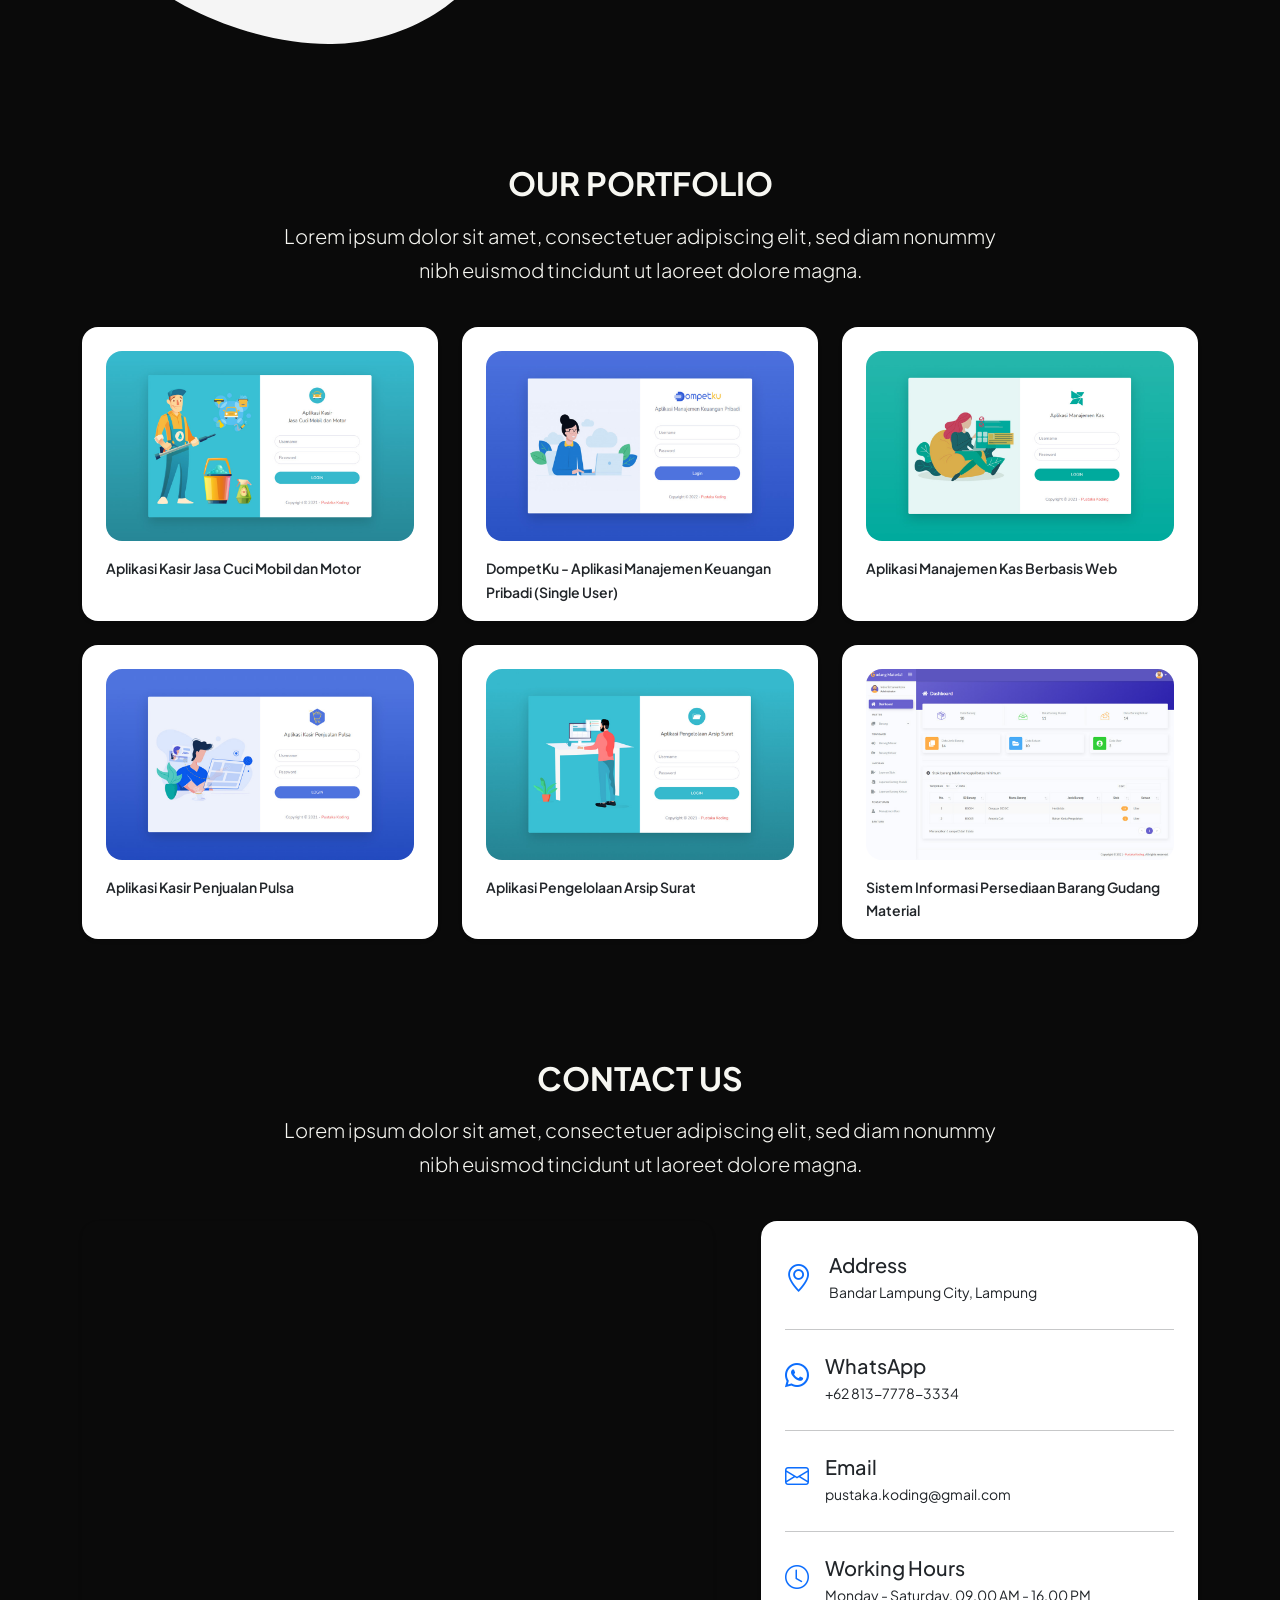
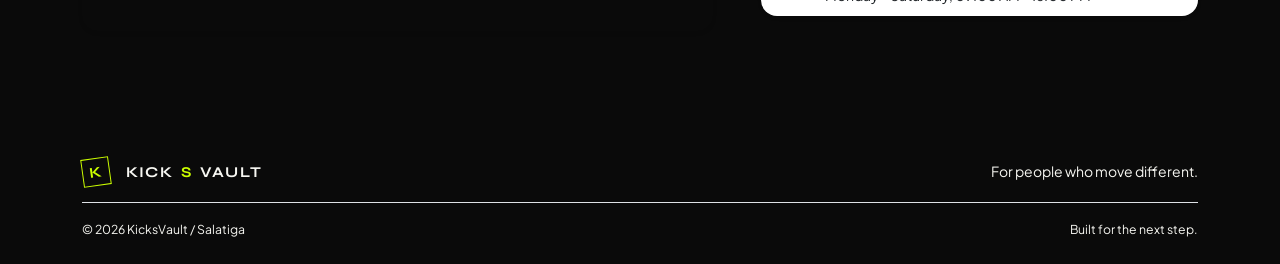
==== commit 9553639e: "up home" ====
--- a/index.html
+++ b/index.html
@@ -1,108 +1,394 @@
 <!doctype html>
-<html lang="id">
-  <head>
+<html lang="id" class="h-100">
+
+<head>
+    <!-- Required meta tags -->
     <meta charset="utf-8">
     <meta name="viewport" content="width=device-width, initial-scale=1">
+    <meta name="description" content="KicksVault — Curated kicks for the restless. Move different.">
+    <meta name="author" content="KicksVault Team">
+
+    <!-- Title -->
     <title>KicksVault — Move Different</title>
+
+    <!-- Favicon icon -->
+    <link rel="shortcut icon" href="assets/img/favicon.ico" type="image/x-icon">
+
+    <!-- Bootstrap CSS -->
+    <link href="https://cdn.jsdelivr.net/npm/bootstrap@5.2.3/dist/css/bootstrap.min.css" rel="stylesheet" integrity="sha384-rbsA2VBKQhggwzxH7pPCaAqO46MgnOM80zW1RWuH61DGLwZJEdK2Kadq2F9CUG65" crossorigin="anonymous">
+
+    <!-- Bootstrap Icons -->
+    <link rel="stylesheet" href="https://cdn.jsdelivr.net/npm/bootstrap-icons@1.10.2/font/bootstrap-icons.css">
+
+    <!-- Font -->
+    <link href="https://fonts.googleapis.com/css?family=Raleway:100,200,300,400,500,600,700,800,900&amp;display=swap" rel="stylesheet">
+
+    <!-- Custom Style (KicksVault + Override Bootstrap) -->
     <link rel="stylesheet" href="assets/css/style.css">
-    </head>
-    <body>
-        <!-- Header Section -->
-        <header class="site-header">
-        <nav class="nav">
-            <a class="logo" href="index.html">
-            <span class="logo-mark">K</span>KICK<span class="lime">S</span>VAULT
+</head>
+
+<body id="home" class="d-flex flex-column h-100">
+    <!-- Navbar -->
+    <nav class="navbar navbar-expand-lg py-3 sticky-top site-header">
+        <div class="container">
+            <!-- Brand -->
+            <a class="navbar-brand logo d-flex align-items-center fw-bold" href="#home">
+                <span class="logo-mark me-2">K</span>KICK<span class="lime">S</span>VAULT
             </a>
-            <div class="nav-links">
-            <a class="active" href="index.html">Home</a>
-            <a href="shop.html">Shop</a>
-            <a href="about.html">The Vault</a>
-            <a href="contact.html">Contact</a>
-            </div>
-            <div class="actions">
-            <button class="icon-btn" data-theme-toggle>☼</button>
-            <button class="cart-btn" data-cart-button>Bag <span data-cart-count>0</span></button>
-            <button class="menu-btn" data-menu>☰</button>
-            </div>
-        </nav>
-        </header>
-
-        <!-- Main Content -->
-        <main>
+
+            <!-- Mobile Action & Toggler -->
+            <div class="d-flex align-items-center gap-2 order-lg-3">
+                <button class="btn icon-btn" type="button" data-theme-toggle aria-label="Toggle Theme">☼</button>
+                <button class="btn cart-btn" type="button" data-cart-button>
+                    Bag <span class="badge rounded-pill ms-1" data-cart-count>0</span>
+                </button>
+                <button class="navbar-toggler menu-btn" type="button" data-bs-toggle="collapse" data-bs-target="#navbarKicksVault" aria-controls="navbarKicksVault" aria-expanded="false" aria-label="Toggle navigation" data-menu>
+                    <span class="navbar-toggler-icon"></span>
+                </button>
+            </div>
+
+            <!-- Menu -->
+            <div class="collapse navbar-collapse py-3 py-lg-0 order-lg-2" id="navbarKicksVault">
+                <ul class="navbar-nav mx-auto mb-2 mb-lg-0 nav-links">
+                    <li class="nav-item">
+                        <a class="nav-link active mx-lg-3" aria-current="page" href="#home">Home</a>
+                    </li>
+                    <li class="nav-item">
+                        <a class="nav-link mx-lg-3" href="#services">Services</a>
+                    </li>
+                    <li class="nav-item">
+                        <a class="nav-link mx-lg-3" href="#about">About</a>
+                    </li>
+                    <li class="nav-item">
+                        <a class="nav-link mx-lg-3" href="#portfolio">Portfolio</a>
+                    </li>
+                    <li class="nav-item">
+                        <a class="nav-link mx-lg-3" href="#contact">Contact</a>
+                    </li>
+                </ul>
+            </div>
+        </div>
+    </nav>
+
+    <!-- Main Content -->
+    <main class="flex-shrink-0">
         <!-- Hero Section dengan Background Sepatu Mengambang -->
-        <section class="hero pad">
-            <div class="hero-copy">
-            <p class="eyebrow">● Independent footwear / 2026</p>
-            <h1><span>Move</span><span>different<span class="lime">.</span></span></h1>
-            <p>Curated kicks for the restless. The rare, the real, the ones that make ordinary streets feel like a runway.</p>
-            <a class="button" href="shop.html">Explore the drop ↗</a>
-            </div>
-            
-            <!-- Background Sepatu Mengambang -->
-            <div class="hero-visual">
-            <img class="hero-photo" src="https://images.unsplash.com/photo-1542291026-7eec264c27ff?auto=format&fit=crop&w=1200&q=85" alt="Volt Runner 01 sneaker">
-            <div class="hero-card">
-                <span class="eyebrow">Featured drop</span>
-                <strong>Volt<br>Runner 01</strong>
-            </div>
+        <section class="hero container py-5">
+            <div class="row align-items-center g-5">
+                <div class="col-lg-7 hero-copy">
+                    <p class="eyebrow mb-3">● Independent footwear / 2026</p>
+                    <h1 class="display-3 fw-bold lh-1 mb-4">
+                        <span class="d-block">Move</span>
+                        <span class="d-block">different<span class="lime">.</span></span>
+                    </h1>
+                    <p class="lead mb-4">
+                        Curated kicks for the restless. The rare, the real, the ones that make ordinary streets feel like a runway.
+                    </p>
+                    <div class="d-grid gap-2 d-md-flex justify-content-md-start">
+                        <a class="btn button rounded-pill px-4 py-2" href="#portfolio">Explore the drop ↗</a>
+                    </div>
+                </div>
+
+                <!-- Background Sepatu Mengambang -->
+                <div class="col-lg-5">
+                    <div class="hero-visual position-relative">
+                        <img class="hero-photo img-fluid rounded-4 shadow-sm" src="https://images.unsplash.com/photo-1542291026-7eec264c27ff?auto=format&fit=crop&w=1200&q=85" alt="Volt Runner 01 sneaker">
+                        <div class="hero-card card border-0 rounded-4 shadow-sm p-3 mt-3 mt-md-0">
+                            <span class="eyebrow small">Featured drop</span>
+                            <strong class="fs-5">Volt<br>Runner 01</strong>
+                        </div>
+                    </div>
+                </div>
             </div>
         </section>
 
         <!-- Marquee Section (Full Seamless Right-to-Left) -->
-        <div class="marquee">
+        <div class="marquee overflow-hidden py-3">
             <div class="marquee-track">
-            <span>100% AUTHENTIC KICKS  •  LIMITED DROPS  •  FREE SHIPPING  •  KICKSVAULT EXCLUSIVE  •  100% AUTHENTIC KICKS  •  LIMITED DROPS  •  FREE SHIPPING  •  KICKSVAULT EXCLUSIVE  • </span>
-            <span>100% AUTHENTIC KICKS  •  LIMITED DROPS  •  FREE SHIPPING  •  KICKSVAULT EXCLUSIVE  •  100% AUTHENTIC KICKS  •  LIMITED DROPS  •  FREE SHIPPING  •  KICKSVAULT EXCLUSIVE  • </span>
+                <span>100% AUTHENTIC KICKS &nbsp;•&nbsp; LIMITED DROPS &nbsp;•&nbsp; FREE SHIPPING &nbsp;•&nbsp; KICKSVAULT EXCLUSIVE &nbsp;•&nbsp; 100% AUTHENTIC KICKS &nbsp;•&nbsp; LIMITED DROPS &nbsp;•&nbsp; FREE SHIPPING &nbsp;•&nbsp; KICKSVAULT EXCLUSIVE &nbsp;•&nbsp;</span>
+                <span>100% AUTHENTIC KICKS &nbsp;•&nbsp; LIMITED DROPS &nbsp;•&nbsp; FREE SHIPPING &nbsp;•&nbsp; KICKSVAULT EXCLUSIVE &nbsp;•&nbsp; 100% AUTHENTIC KICKS &nbsp;•&nbsp; LIMITED DROPS &nbsp;•&nbsp; FREE SHIPPING &nbsp;•&nbsp; KICKSVAULT EXCLUSIVE &nbsp;•&nbsp;</span>
             </div>
         </div>
 
         <!-- Introduction Section -->
-        <section class="section pad">
-            <div class="section-head">
-            <span>01 / The selection</span>
-            <span>Scroll, discover, repeat ↘</span>
-            </div>
-            <div class="intro">
-            <h2>Not just<br><i class="lime">another</i><br>sneaker store.</h2>
-            <p>We hunt down silhouettes with a story, then put them in your hands. KicksVault is a living edit of movement, culture, and personal style.</p>
+        <section class="section container py-5">
+            <div class="section-head d-flex justify-content-between align-items-center border-bottom pb-3 mb-4">
+                <span>01 / The selection</span>
+                <span>Scroll, discover, repeat ↘</span>
+            </div>
+            <div class="row align-items-center g-4 intro">
+                <div class="col-lg-6">
+                    <h2 class="display-5 fw-bold mb-0">
+                        Not just<br><i class="lime">another</i><br>sneaker store.
+                    </h2>
+                </div>
+                <div class="col-lg-6">
+                    <p class="lead mb-0">
+                        We hunt down silhouettes with a story, then put them in your hands. KicksVault is a living edit of movement, culture, and personal style.
+                    </p>
+                </div>
             </div>
         </section>
 
         <!-- Product Grid Section -->
-        <section class="section pad">
-            <div class="section-head">
-            <span>02 / Just landed</span>
-            <a href="shop.html">View all drops ↗</a>
+        <section class="section container py-5">
+            <div class="section-head d-flex justify-content-between align-items-center border-bottom pb-3 mb-4">
+                <span>02 / Just landed</span>
+                <a href="#portfolio" class="text-decoration-none fw-semibold">View all drops ↗</a>
             </div>
             <div class="product-grid" data-product-grid></div>
         </section>
 
         <!-- Manifesto Section -->
-        <section class="manifesto pad">
-            <div class="outline">AUTHENTIC</div>
-            <div class="manifesto-copy">
-            <span class="eyebrow">Our north star</span>
-            <h2>Every pair has<br>a <i class="lime">pulse.</i></h2>
-            <a class="button" href="about.html">Our point of view ↗</a>
+        <section class="manifesto container py-5 my-4 text-center position-relative">
+            <div class="outline fw-bold">AUTHENTIC</div>
+            <div class="manifesto-copy py-4">
+                <span class="eyebrow d-block mb-2">Our north star</span>
+                <h2 class="display-4 fw-bold mb-4">Every pair has<br>a <i class="lime">pulse.</i></h2>
+                <a class="btn button rounded-pill px-4 py-2" href="#about">Our point of view ↗</a>
             </div>
         </section>
-        </main>
-
-        <!-- Footer Section -->
-        <footer class="footer">
-        <div class="footer-top">
-            <a class="logo" href="index.html">
-            <span class="logo-mark">K</span>KICK<span class="lime">S</span>VAULT
-            </a>
-            <p>For people who move<br>different.</p>
-        </div>
-        <div class="footer-bottom">
-            <span>© 2026 KicksVault / Salatiga</span>
-            <span>Built for the next step.</span>
-        </div>
-        </footer>
-
-        <!-- Scripts -->
-        <script src="assets/js/main.js"></script>
-    </body>
+
+        <!-- Services (Dipertahankan) -->
+        <div id="services" class="container text-center py-5">
+            <div class="row">
+                <div class="col-lg-8 mx-auto">
+                    <h2 class="fw-bold lh-2 mb-3">OUR SERVICES</h2>
+                    <p class="lead">Lorem ipsum dolor sit amet, consectetuer adipiscing elit, sed diam nonummy nibh euismod tincidunt ut laoreet dolore magna.</p>
+                </div>
+            </div>
+
+            <div class="row py-4">
+                <div class="col-lg-4 mb-4 mb-lg-0">
+                    <div class="card border-0 rounded-4 shadow-sm h-100">
+                        <div class="card-body p-3 p-sm-5">
+                            <div class="feature-icon-1 bg-primary bg-gradient mb-4">
+                                <i class="bi-filetype-html"></i>
+                            </div>
+                            <h3 class="h4">Web Design</h3>
+                            <p class="mb-0">Lorem ipsum dolor sit amet, consectetuer adipiscing elit, sed diam nonummy.</p>
+                        </div>
+                    </div>
+                </div>
+                <div class="col-lg-4 mb-4 mb-lg-0">
+                    <div class="card border-0 rounded-4 shadow-sm h-100">
+                        <div class="card-body p-3 p-sm-5">
+                            <div class="feature-icon-1 bg-primary bg-gradient mb-4">
+                                <i class="bi-code-slash"></i>
+                            </div>
+                            <h3 class="h4">Web Development</h3>
+                            <p class="mb-0">Lorem ipsum dolor sit amet, consectetuer adipiscing elit, sed diam nonummy.</p>
+                        </div>
+                    </div>
+                </div>
+                <div class="col-lg-4 mb-4 mb-lg-0">
+                    <div class="card border-0 rounded-4 shadow-sm h-100">
+                        <div class="card-body p-3 p-sm-5">
+                            <div class="feature-icon-1 bg-primary bg-gradient mb-4">
+                                <i class="bi-display"></i>
+                            </div>
+                            <h3 class="h4">Digital Marketing</h3>
+                            <p class="mb-0">Lorem ipsum dolor sit amet, consectetuer adipiscing elit, sed diam nonummy.</p>
+                        </div>
+                    </div>
+                </div>
+            </div>
+        </div>
+
+        <!-- About (Dipertahankan) -->
+        <div id="about" class="container text-center py-5">
+            <div class="row">
+                <div class="col-lg-8 mx-auto">
+                    <h2 class="fw-bold lh-2 mb-3">ABOUT US</h2>
+                    <p class="lead">Lorem ipsum dolor sit amet, consectetuer adipiscing elit, sed diam nonummy nibh euismod tincidunt ut laoreet dolore magna.</p>
+                </div>
+            </div>
+
+            <div class="row align-items-center text-start g-5 py-4">
+                <div class="col-lg-5">
+                    <img src="assets/img/about.svg" class="d-block mx-lg-auto img-fluid" alt="About KicksVault" loading="lazy">
+                </div>
+                <div class="col-lg-7">
+                    <h3 class="h4 fw-bold lh-2 mb-3">Creative Digital Agency For Your Business Solutions</h3>
+                    <p>Lorem Ipsum is simply dummy text of the printing and typesetting industry. Lorem Ipsum has been the industry's standard dummy text ever since the 1500s, when an unknown printer took a galley of type and scrambled it to make a type specimen book. It has survived not only five centuries, but also the leap into electronic typesetting, remaining essentially unchanged.</p>
+                    <ul>
+                        <li>First list item</li>
+                        <li>Second list item with a longer description</li>
+                        <li>Third list item to close it out</li>
+                    </ul>
+                    <p class="mb-0">Lorem ipsum is placeholder text commonly used in the graphic, print, and publishing industries for previewing layouts and visual mockups.</p>
+                </div>
+            </div>
+        </div>
+
+        <!-- Portfolio (Dipertahankan) -->
+        <div id="portfolio" class="container text-center py-5">
+            <div class="row">
+                <div class="col-lg-8 mx-auto">
+                    <h2 class="fw-bold lh-2 mb-3">OUR PORTFOLIO</h2>
+                    <p class="lead">Lorem ipsum dolor sit amet, consectetuer adipiscing elit, sed diam nonummy nibh euismod tincidunt ut laoreet dolore magna.</p>
+                </div>
+            </div>
+
+            <div class="row text-start py-4">
+                <div class="col-lg-4 mb-4">
+                    <div class="card h-100 border-0 rounded-4 shadow-sm">
+                        <div class="card-body p-4 pb-0">
+                            <div class="mb-3">
+                                <a href="https://pustakakoding.com/project-php-detail-aplikasi-kasir-jasa-cuci-mobil-dan-motor" target="_blank" rel="noopener noreferrer">
+                                    <img src="assets/img/portfolio/pustakakoding-aplikasi-kasir-jasa-cuci-mobil-dan-motor.jpg" alt="Aplikasi Kasir Jasa Cuci Mobil dan Motor" class="card-img-top img-fluid rounded-4">
+                                </a>
+                            </div>
+                            <p class="fw-semibold">Aplikasi Kasir Jasa Cuci Mobil dan Motor</p>
+                        </div>
+                    </div>
+                </div>
+                <div class="col-lg-4 mb-4">
+                    <div class="card h-100 border-0 rounded-4 shadow-sm">
+                        <div class="card-body p-4 pb-0">
+                            <div class="mb-3">
+                                <a href="https://pustakakoding.com/project-php-detail-aplikasi-manajemen-keuangan-pribadi-single-user" target="_blank" rel="noopener noreferrer">
+                                    <img src="assets/img/portfolio/pustakakoding-aplikasi-manajemen-keuangan-pribadi-single-user.jpg" alt="DompetKu - Aplikasi Manajemen Keuangan Pribadi" class="card-img-top img-fluid rounded-4">
+                                </a>
+                            </div>
+                            <p class="fw-semibold">DompetKu - Aplikasi Manajemen Keuangan Pribadi (Single User)</p>
+                        </div>
+                    </div>
+                </div>
+                <div class="col-lg-4 mb-4">
+                    <div class="card h-100 border-0 rounded-4 shadow-sm">
+                        <div class="card-body p-4 pb-0">
+                            <div class="mb-3">
+                                <a href="https://pustakakoding.com/project-php-detail-aplikasi-manajemen-kas-berbasis-web" target="_blank" rel="noopener noreferrer">
+                                    <img src="assets/img/portfolio/pustakakoding-aplikasi-manajemen-kas-berbasis-web.jpg" alt="Aplikasi Manajemen Kas Berbasis Web" class="card-img-top img-fluid rounded-4">
+                                </a>
+                            </div>
+                            <p class="fw-semibold">Aplikasi Manajemen Kas Berbasis Web</p>
+                        </div>
+                    </div>
+                </div>
+                <div class="col-lg-4 mb-4">
+                    <div class="card h-100 border-0 rounded-4 shadow-sm">
+                        <div class="card-body p-4 pb-0">
+                            <div class="mb-3">
+                                <a href="https://pustakakoding.com/project-php-detail-aplikasi-kasir-penjualan-pulsa" target="_blank" rel="noopener noreferrer">
+                                    <img src="assets/img/portfolio/pustakakoding-aplikasi-kasir-penjualan-pulsa.jpg" alt="Aplikasi Kasir Penjualan Pulsa" class="card-img-top img-fluid rounded-4">
+                                </a>
+                            </div>
+                            <p class="fw-semibold">Aplikasi Kasir Penjualan Pulsa</p>
+                        </div>
+                    </div>
+                </div>
+                <div class="col-lg-4 mb-4">
+                    <div class="card h-100 border-0 rounded-4 shadow-sm">
+                        <div class="card-body p-4 pb-0">
+                            <div class="mb-3">
+                                <a href="https://pustakakoding.com/project-php-detail-aplikasi-pengelolaan-arsip-surat" target="_blank" rel="noopener noreferrer">
+                                    <img src="assets/img/portfolio/pustakakoding-aplikasi-pengelolaan-arsip-surat.jpg" alt="Aplikasi Pengelolaan Arsip Surat" class="card-img-top img-fluid rounded-4">
+                                </a>
+                            </div>
+                            <p class="fw-semibold">Aplikasi Pengelolaan Arsip Surat</p>
+                        </div>
+                    </div>
+                </div>
+                <div class="col-lg-4 mb-4">
+                    <div class="card h-100 border-0 rounded-4 shadow-sm">
+                        <div class="card-body p-4 pb-0">
+                            <div class="mb-3">
+                                <a href="https://pustakakoding.com/project-php-detail-sistem-informasi-persediaan-barang-gudang-material" target="_blank" rel="noopener noreferrer">
+                                    <img src="assets/img/portfolio/pustakakoding-sistem-informasi-persediaan-barang-gudang-material.jpg" alt="Sistem Informasi Persediaan Barang Gudang Material" class="card-img-top img-fluid rounded-4">
+                                </a>
+                            </div>
+                            <p class="fw-semibold">Sistem Informasi Persediaan Barang Gudang Material</p>
+                        </div>
+                    </div>
+                </div>
+            </div>
+        </div>
+
+        <!-- Contact (Dipertahankan) -->
+        <div id="contact" class="container text-center pt-4 pb-5">
+            <div class="row">
+                <div class="col-lg-8 mx-auto">
+                    <h2 class="fw-bold lh-2 mb-3">CONTACT US</h2>
+                    <p class="lead">Lorem ipsum dolor sit amet, consectetuer adipiscing elit, sed diam nonummy nibh euismod tincidunt ut laoreet dolore magna.</p>
+                </div>
+            </div>
+
+            <div class="row align-items-start text-start g-5 pt-4 pb-5">
+                <div class="col-lg-7">
+                    <iframe src="https://www.google.com/maps/embed?pb=!1m18!1m12!1m3!1d127101.59148701998!2d105.19743545987781!3d-5.428404621346565!2m3!1f0!2f0!3f0!3m2!1i1024!2i768!4f13.1!3m3!1m2!1s0x2e40dbcabf21b51f%3A0xdcb06324bff3cb9e!2sBandar%20Lampung%20City%2C%20Lampung!5e0!3m2!1sen!2sid!4v1670074127117!5m2!1sen!2sid" class="rounded-4 shadow-sm" width="100%" height="410" style="border:0;" allowfullscreen="" loading="lazy" referrerpolicy="no-referrer-when-downgrade" title="Peta Lokasi"></iframe>
+                </div>
+                <div class="col-lg-5">
+                    <div class="card h-100 border-0 rounded-4 shadow-sm">
+                        <div class="card-body p-4 pb-0">
+                            <div class="d-flex py-2">
+                                <div class="flex-shrink-0">
+                                    <i class="bi bi-geo-alt text-primary fs-3"></i>
+                                </div>
+                                <div class="flex-grow-1 ms-3">
+                                    <h3 class="h5 mb-1">Address</h3>
+                                    <p>Bandar Lampung City, Lampung</p>
+                                </div>
+                            </div>
+                            <hr class="hr-dotted mt-0">
+                            <div class="d-flex py-2">
+                                <div class="flex-shrink-0">
+                                    <i class="bi bi-whatsapp text-primary fs-4"></i>
+                                </div>
+                                <div class="flex-grow-1 ms-3">
+                                    <h3 class="h5 mb-1">WhatsApp</h3>
+                                    <p><a href="https://wa.me/6281377783334" target="_blank" rel="noopener noreferrer" class="text-decoration-none">+62 813-7778-3334</a></p>
+                                </div>
+                            </div>
+                            <hr class="hr-dotted mt-0">
+                            <div class="d-flex py-2">
+                                <div class="flex-shrink-0">
+                                    <i class="bi bi-envelope text-primary fs-4"></i>
+                                </div>
+                                <div class="flex-grow-1 ms-3">
+                                    <h3 class="h5 mb-1">Email</h3>
+                                    <p><a href="mailto:pustaka.koding@gmail.com" class="text-decoration-none">pustaka.koding@gmail.com</a></p>
+                                </div>
+                            </div>
+                            <hr class="hr-dotted mt-0">
+                            <div class="d-flex py-2">
+                                <div class="flex-shrink-0">
+                                    <i class="bi bi-clock text-primary fs-4"></i>
+                                </div>
+                                <div class="flex-grow-1 ms-3">
+                                    <h3 class="h5 mb-1">Working Hours</h3>
+                                    <p class="mb-0">Monday - Saturday, 09.00 AM - 16.00 PM</p>
+                                </div>
+                            </div>
+                        </div>
+                    </div>
+                </div>
+            </div>
+        </div>
+    </main>
+
+    <!-- Footer -->
+    <footer class="footer mt-auto py-4">
+        <div class="container">
+            <div class="d-flex flex-column flex-md-row justify-content-between align-items-start align-items-md-center pb-3 border-bottom footer-top">
+                <a class="logo text-decoration-none fw-bold mb-2 mb-md-0" href="#home">
+                    <span class="logo-mark me-2">K</span>KICK<span class="lime">S</span>VAULT
+                </a>
+                <p class="mb-0 text-md-end">For people who move different.</p>
+            </div>
+            <div class="d-flex flex-column flex-md-row justify-content-between align-items-center pt-3 footer-bottom small">
+                <span>© 2026 KicksVault / Salatiga</span>
+                <span>Built for the next step.</span>
+            </div>
+        </div>
+    </footer>
+
+    <!-- Bootstrap Bundle JS (Sudah termasuk Popper) -->
+    <script src="https://cdn.jsdelivr.net/npm/bootstrap@5.2.3/dist/js/bootstrap.bundle.min.js" integrity="sha384-kenU1KFdBIe4zVF0s0G1M5b4hcpxyD9F7jL+jjXkk+Q2h455rYXK/7HAuoJl+0I4" crossorigin="anonymous"></script>
+
+    <!-- KicksVault Main Script -->
+    <script src="assets/js/main.js"></script>
+</body>
+
 </html>
--- a/assets/css/style.css
+++ b/assets/css/style.css
@@ -1,78 +1,344 @@
+/* ==========================================================================
+  NASHIFA — Variables, Reset, Navigation, Hero, & Marquee
+   ========================================================================== */
+@import url('https://fonts.googleapis.com/css2?family=Plus+Jakarta+Sans:wght@400;600;700&family=Syne:wght@600;700;800&display=swap');
+
+:root {
+  --bg: #0a0a0a;
+  --surface: #151517;
+  --text: #f7f7f2;
+  --muted: #99999f;
+  --lime: #ccff00;
+  --line: #ffffff21;
+}
+
+[data-theme="light"] {
+  --bg: #f2f2ef;
+  --surface: #fff;
+  --text: #111;
+  --muted: #666;
+  --lime: #a6d900;
+  --line: #00000020;
+}
+
+* {
+  box-sizing: border-box;
+}
+
+html {
+  scroll-behavior: smooth;
+}
+
 body {
-  font-family: Raleway, sans-serif;
-  background: #f6f8fd;
-}
-
-.bg-nav {
-  background-color: #f6f8fd;
-}
-
-.mt--2 {
-  margin-top: -0.5rem !important;
-}
-
-.hr-dotted {
-  border-top: 1px dotted;
-  opacity: .25;
-}
-
-.navbar-light .navbar-nav .nav-link {
-  color: #212529 !important;
-  font-size: 16px;
-  font-weight: 600;
-  transition: all 0.4s;
-}
-
-.navbar-light .navbar-nav .nav-link:hover {
-  color: #0d6efd !important;
-}
-
-.feature-icon-1 {
+  margin: 0;
+  background: var(--bg);
+  color: var(--text);
+  font: 14px/1.7 'Plus Jakarta Sans', sans-serif;
+  overflow-x: hidden;
+}
+
+a {
+  color: inherit;
+  text-decoration: none;
+}
+
+button, input, textarea {
+  font: inherit;
+}
+
+button {
+  cursor: pointer;
+}
+
+.site-header {
+  position: sticky;
+  top: 15px;
+  z-index: 5;
+  width: min(1180px, 92%);
+  margin: 15px auto 0;
+  border: 1px solid var(--line);
+  border-radius: 999px;
+  background: #0a0a0a9b;
+  backdrop-filter: blur(18px);
+}
+
+.nav {
+  height: 66px;
+  padding: 0 20px;
+  display: flex;
+  align-items: center;
+  justify-content: space-between;
+}
+
+.logo {
+  font: 800 15px Syne;
+  letter-spacing: .08em;
+  display: flex;
+  gap: 8px;
+  align-items: center;
+}
+
+.logo-mark {
+  width: 28px;
+  height: 28px;
+  display: grid;
+  place-items: center;
+  border: 1px solid var(--lime);
+  color: var(--lime);
+  transform: rotate(-8deg);
+}
+
+.lime {
+  color: var(--lime);
+}
+
+.nav-links {
+  display: flex;
+  gap: 30px;
+  margin-left: auto;
+  margin-right: 35px;
+  text-transform: uppercase;
+  letter-spacing: .13em;
+  font-size: 10px;
+  color: var(--muted);
+}
+
+.nav-links a.active,
+.nav-links a:hover {
+  color: var(--text);
+}
+
+.nav-links a.active:after {
+  content: '';
+  display: block;
+  width: 5px;
+  height: 5px;
+  background: var(--lime);
+  border-radius: 50%;
+  margin: 4px auto 0;
+}
+
+.actions {
+  display: flex;
+  gap: 8px;
+}
+
+.icon-btn, .cart-btn, .menu-btn {
+  border: 1px solid var(--line);
+  background: transparent;
+  color: var(--text);
+  height: 36px;
+}
+
+.icon-btn {
+  width: 36px;
+  border-radius: 50%;
+}
+
+.cart-btn {
+  border-radius: 30px;
+  padding: 0 13px;
+}
+
+.cart-btn span {
+  color: var(--lime);
+  margin-left: 6px;
+}
+
+.menu-btn {
+  display: none;
+  border: 0;
+}
+
+.pad {
+  padding-left: 5vw;
+  padding-right: 5vw;
+}
+
+.hero {
+  position: relative;
+  min-height: calc(100vh - 80px);
+  display: grid;
+  grid-template-columns: 1.1fr 0.9fr;
+  align-items: center;
+  gap: 5vw;
+  padding-top: 7vw;
+  padding-bottom: 6vw;
+  overflow: hidden;
+}
+
+.hero-copy {
+  position: relative;
+  z-index: 2;
+}
+
+.eyebrow {
+  font-size: 10px;
+  color: var(--muted);
+  letter-spacing: .15em;
+  text-transform: uppercase;
+}
+
+.hero h1, .page-heading h1 {
+  font: 800 clamp(4rem, 9vw, 9rem)/.83 Syne;
+  letter-spacing: -.08em;
+  margin: 25px 0;
+}
+
+.hero h1 span {
+  display: block;
+  animation: reveal .8s both;
+}
+
+.hero h1 span:nth-child(2) {
+  margin-left: 8vw;
+  animation-delay: .12s;
+}
+
+.hero-copy > p:not(.eyebrow) {
+  max-width: 330px;
+  color: var(--muted);
+  line-height: 1.8;
+}
+
+.button {
   display: inline-flex;
+  gap: 10px;
   align-items: center;
-  justify-content: center;
-  width: 5rem;
-  height: 5rem;
-  font-size: 3rem;
-  color: #fff;
-  border-radius: 100%;
-}
-
-.btn-social-media {
-  color: #31316a;
-  background-color: #cdcfdf;
-  border-color: #cdcfdf;
-  width: 2rem;
-  height: 2rem;
-  padding: 1.2rem;
-  text-align: center;
-  display: inline-flex;
-  align-items: center;
-  justify-content: center;
-  border-radius: 100%;
-}
-
-.btn-social-media:hover {
-  color: #fff;
-  background-color: #0d6efd;
-  border-color: #0d6efd;
-}
-
-/* Footer */
-.footer .copyright a {
-  color: #ee5050;
-  text-decoration: none;
-}
-
-.footer .copyright a:hover {
-  color: #eb2d2d;
-}
-
-.footer .link a {
-  color: #212529;
-  text-decoration: none;
-}
-
-.footer .link a:hover {
-  color: #0d6efd;
-}
+  border: 0;
+  padding: 14px 19px;
+  background: var(--lime);
+  color: #111;
+  text-transform: uppercase;
+  letter-spacing: .1em;
+  font-size: 10px;
+  font-weight: 700;
+}
+
+.hero .button {
+  margin-top: 28px;
+}
+
+.hero-visual {
+  position: absolute;
+  top: 0;
+  right: 0;
+  width: 55vw;
+  height: 100%;
+  z-index: 1;
+  display: grid;
+  place-items: center;
+  pointer-events: none;
+}
+
+.hero-photo {
+  position: absolute;
+  right: -5%;
+  top: 50%;
+  transform: translateY(-50%) rotate(12deg) scale(1.1);
+  width: 75%;
+  height: 85%;
+  object-fit: cover;
+  mix-blend-mode: screen;
+  opacity: 0.85;
+  filter: contrast(120%) brightness(1.1);
+  animation: floatBackground 8s ease-in-out infinite;
+}
+
+.hero-visual:before {
+  content: '';
+  position: absolute;
+  right: 10%;
+  top: 50%;
+  transform: translateY(-50%) rotate(-35deg);
+  width: 70%;
+  height: 65%;
+  border: 1px solid var(--line);
+  border-radius: 50%;
+  z-index: -1;
+}
+
+.hero-card {
+  position: absolute;
+  bottom: 12%;
+  right: 8%;
+  background: var(--surface);
+  border: 1px solid var(--line);
+  padding: 17px;
+  width: 180px;
+  z-index: 3;
+}
+
+.hero-card strong {
+  font: 700 18px Syne;
+  display: block;
+  line-height: 1.1;
+  margin-top: 7px;
+}
+
+.marquee {
+  position: relative;
+  width: 100vw;
+  left: 50%;
+  right: 50%;
+  margin-left: -50vw;
+  margin-right: -50vw;
+  overflow: hidden;
+  background: var(--lime);
+  color: #111;
+  transform: rotate(-1deg) scale(1.03);
+  padding: 15px 0;
+  font: 700 13px Syne;
+  white-space: nowrap;
+  z-index: 3;
+}
+
+.marquee-track {
+  display: flex;
+  width: max-content;
+  animation: marquee 20s linear infinite;
+}
+
+.marquee-track span {
+  display: inline-block;
+  padding-right: 10px;
+}
+
+.marquee:hover .marquee-track {
+  animation-play-state: paused;
+}
+
+.section {
+  padding-top: 13vw;
+  padding-bottom: 13vw;
+}
+
+.section-head {
+  border-top: 1px solid var(--line);
+  padding-top: 13px;
+  display: flex;
+  justify-content: space-between;
+  color: var(--muted);
+  font-size: 10px;
+  text-transform: uppercase;
+  letter-spacing: .12em;
+}
+
+.intro {
+  display: grid;
+  grid-template-columns: 1fr 1fr;
+  gap: 9vw;
+  margin-top: 8vw;
+}
+
+.intro h2, .manifesto h2 {
+  font: 700 clamp(2.5rem, 5vw, 5rem)/.95 Syne;
+  letter-spacing: -.06em;
+  margin: 0;
+}
+
+.intro p {
+  color: var(--muted);
+  line-height: 1.9;
+  max-width: 350px;
+}
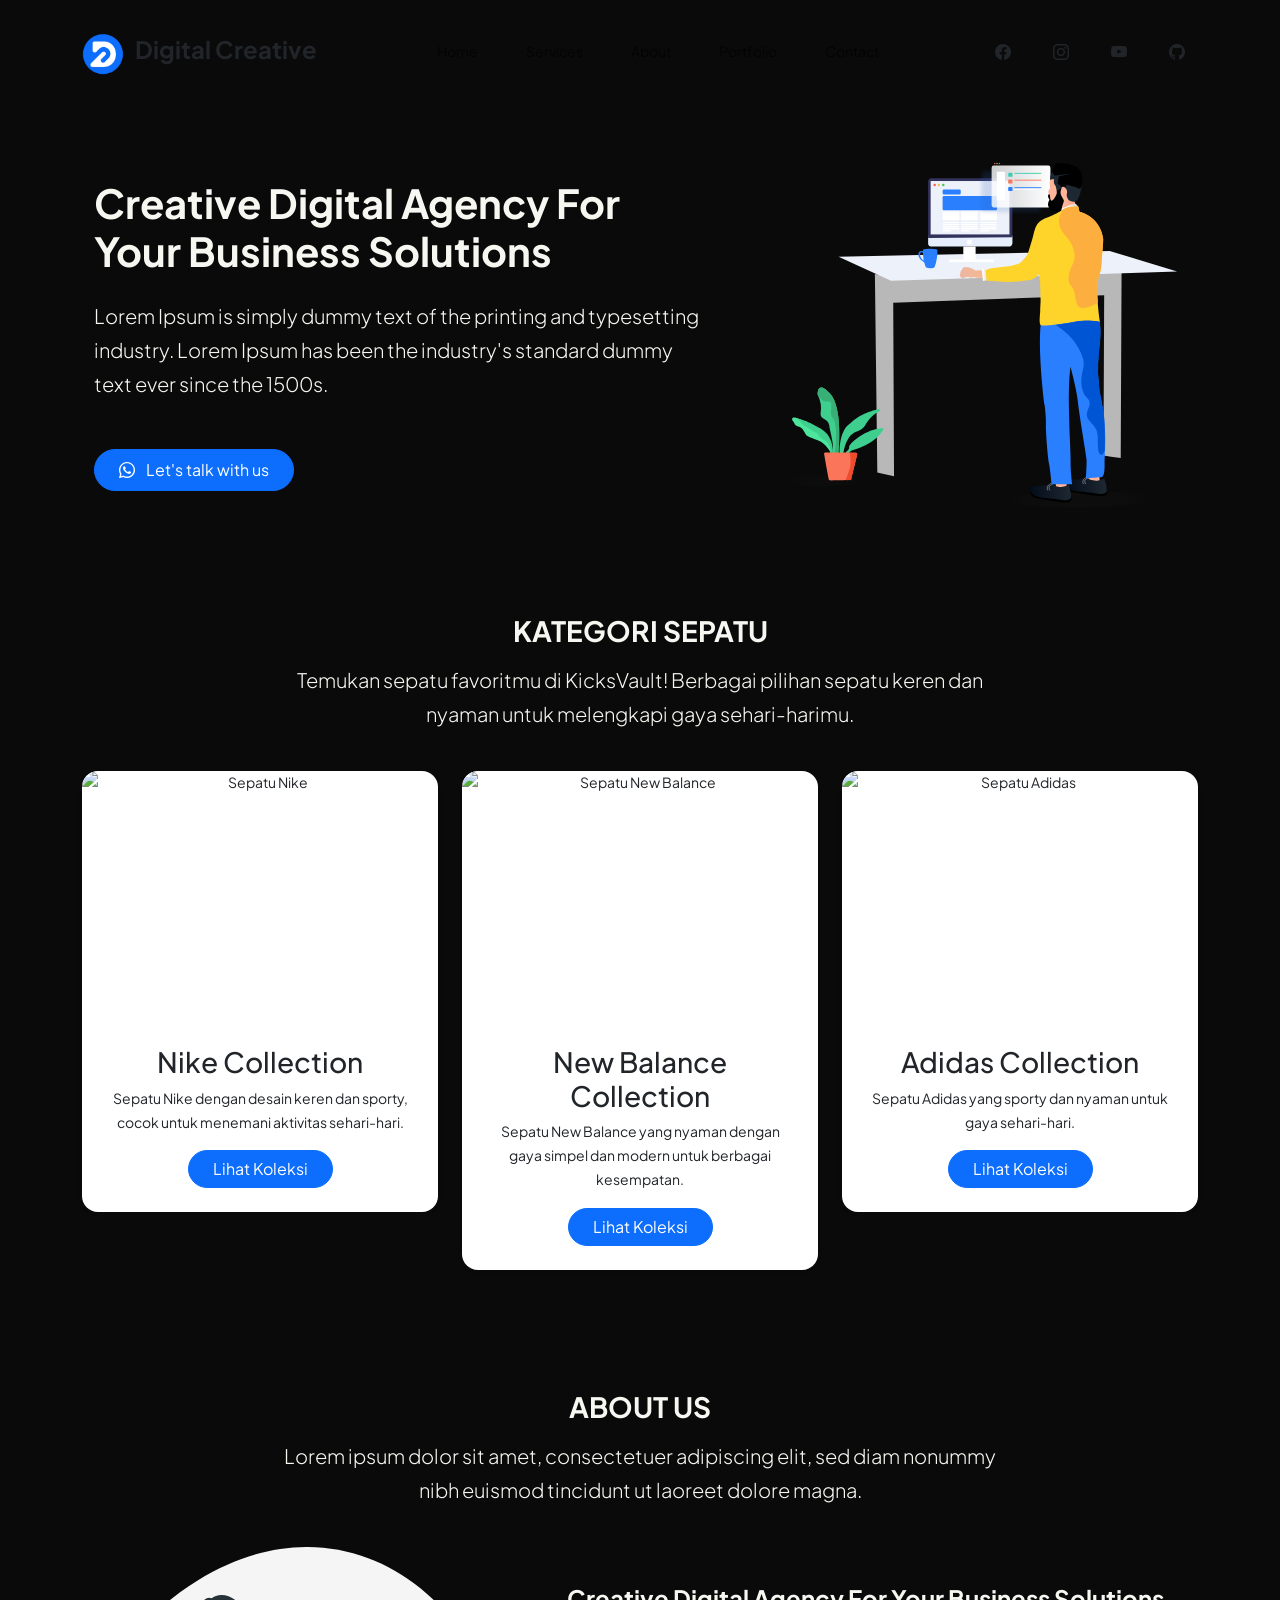
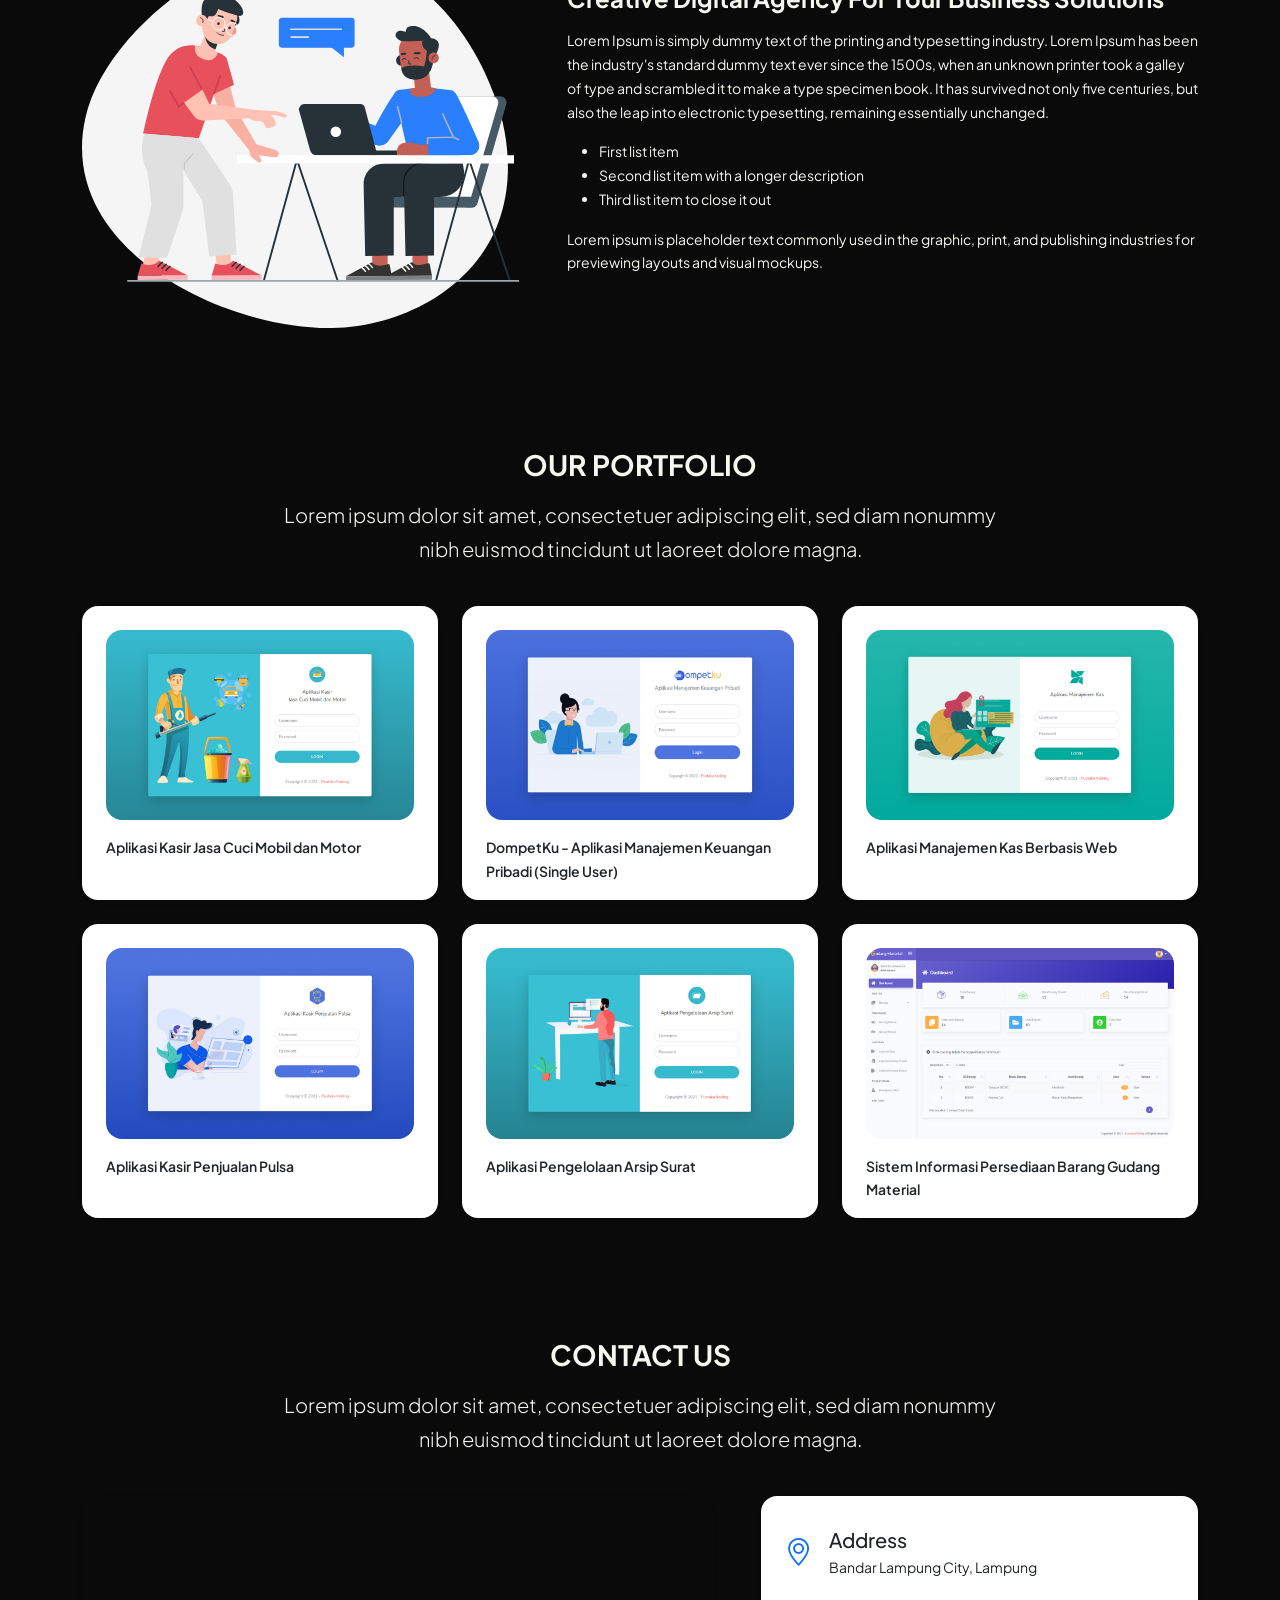
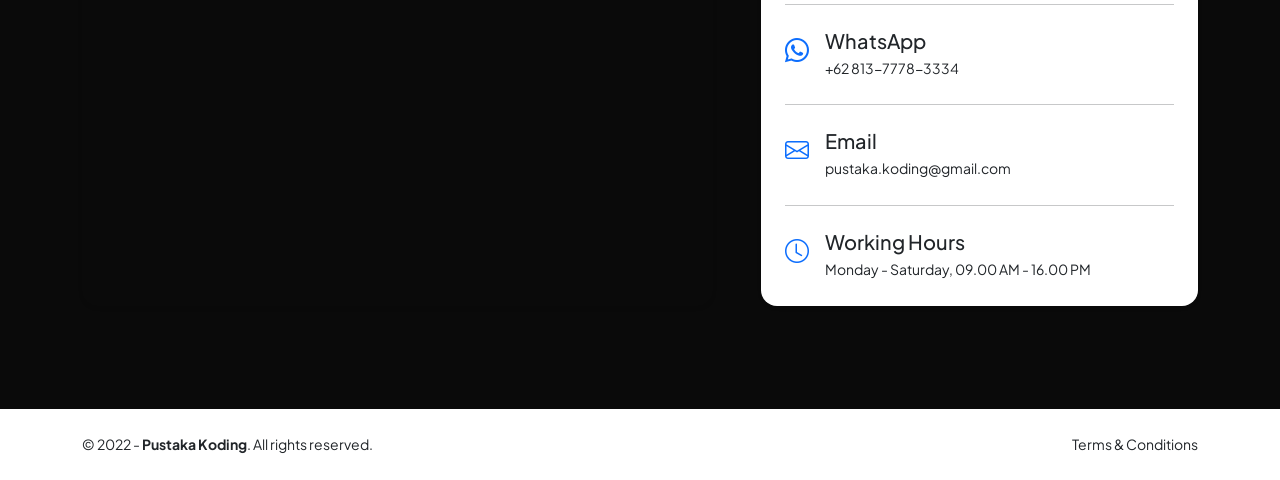
==== commit 97da6d92: "up kategori" ====
--- a/index.html
+++ b/index.html
@@ -1,15 +1,15 @@
 <!doctype html>
-<html lang="id" class="h-100">
+<html lang="en" class="h-100">
 
 <head>
     <!-- Required meta tags -->
     <meta charset="utf-8">
-    <meta name="viewport" content="width=device-width, initial-scale=1">
-    <meta name="description" content="KicksVault — Curated kicks for the restless. Move different.">
-    <meta name="author" content="KicksVault Team">
+    <meta name="viewport" content="width=device-width, initial-scale=1, shrink-to-fit=no">
+    <meta name="description" content="Website Company Profile Digital Creative">
+    <meta name="author" content="agung tri utomo">
 
     <!-- Title -->
-    <title>KicksVault — Move Different</title>
+    <title>Digital Creative</title>
 
     <!-- Favicon icon -->
     <link rel="shortcut icon" href="assets/img/favicon.ico" type="image/x-icon">
@@ -23,209 +23,162 @@
     <!-- Font -->
     <link href="https://fonts.googleapis.com/css?family=Raleway:100,200,300,400,500,600,700,800,900&amp;display=swap" rel="stylesheet">
 
-    <!-- Custom Style (KicksVault + Override Bootstrap) -->
+    <!-- Custom Style -->
     <link rel="stylesheet" href="assets/css/style.css">
 </head>
 
 <body id="home" class="d-flex flex-column h-100">
     <!-- Navbar -->
-    <nav class="navbar navbar-expand-lg py-3 sticky-top site-header">
+    <nav class="navbar navbar-expand-lg navbar-light py-4 bg-nav">
         <div class="container">
             <!-- Brand -->
-            <a class="navbar-brand logo d-flex align-items-center fw-bold" href="#home">
-                <span class="logo-mark me-2">K</span>KICK<span class="lime">S</span>VAULT
+            <a class="navbar-brand" href="https://pustakakoding.com">
+                <img src="assets/img/logo.svg" alt="Digital Creative" width="42" height="42" class="d-inline-block mt--2 me-2">
+                <span class="text-body fs-4 fw-bolder">Digital Creative</span>
             </a>
-
-            <!-- Mobile Action & Toggler -->
-            <div class="d-flex align-items-center gap-2 order-lg-3">
-                <button class="btn icon-btn" type="button" data-theme-toggle aria-label="Toggle Theme">☼</button>
-                <button class="btn cart-btn" type="button" data-cart-button>
-                    Bag <span class="badge rounded-pill ms-1" data-cart-count>0</span>
-                </button>
-                <button class="navbar-toggler menu-btn" type="button" data-bs-toggle="collapse" data-bs-target="#navbarKicksVault" aria-controls="navbarKicksVault" aria-expanded="false" aria-label="Toggle navigation" data-menu>
-                    <span class="navbar-toggler-icon"></span>
-                </button>
-            </div>
-
-            <!-- Menu -->
-            <div class="collapse navbar-collapse py-3 py-lg-0 order-lg-2" id="navbarKicksVault">
-                <ul class="navbar-nav mx-auto mb-2 mb-lg-0 nav-links">
-                    <li class="nav-item">
-                        <a class="nav-link active mx-lg-3" aria-current="page" href="#home">Home</a>
-                    </li>
-                    <li class="nav-item">
-                        <a class="nav-link mx-lg-3" href="#services">Services</a>
-                    </li>
-                    <li class="nav-item">
-                        <a class="nav-link mx-lg-3" href="#about">About</a>
-                    </li>
-                    <li class="nav-item">
-                        <a class="nav-link mx-lg-3" href="#portfolio">Portfolio</a>
-                    </li>
-                    <li class="nav-item">
-                        <a class="nav-link mx-lg-3" href="#contact">Contact</a>
+            <button class="navbar-toggler" type="button" data-bs-toggle="collapse" data-bs-target="#navbarSupportedContent" aria-controls="navbarSupportedContent" aria-expanded="false" aria-label="Toggle navigation">
+                <span class="navbar-toggler-icon"></span>
+            </button>
+            <div class="collapse navbar-collapse py-3 py-lg-1" id="navbarSupportedContent">
+                <!-- Menu -->
+                <ul class="navbar-nav mx-auto mb-2 mb-lg-0">
+                    <li class="nav-item">
+                        <a class="nav-link mx-3" href="#home">Home</a>
+                    </li>
+                    <li class="nav-item">
+                        <a class="nav-link mx-3" href="#services">Services</a>
+                    </li>
+                    <li class="nav-item">
+                        <a class="nav-link mx-3" href="#about">About</a>
+                    </li>
+                    <li class="nav-item">
+                        <a class="nav-link mx-3" href="#portfolio">Portfolio</a>
+                    </li>
+                    <li class="nav-item">
+                        <a class="nav-link mx-3" href="#contact">Contact</a>
                     </li>
                 </ul>
+                <!-- Social Media -->
+                <div class="d-flex mt-3 ms-3 mt-md-0 ms-md-0">
+                    <a href="https://facebook.com/pustaka.koding" target="_blank" class="btn btn-social-media me-3">
+                        <i class="bi bi-facebook"></i>
+                    </a>
+                    <a href="https://www.instagram.com/pustakakoding/" target="_blank" class="btn btn-social-media me-3">
+                        <i class="bi bi-instagram"></i>
+                    </a>
+                    <a href="https://www.youtube.com/channel/UCbgv9z5lRwtXX_lUZ5-x8Ew" target="_blank" class="btn btn-social-media me-3">
+                        <i class="bi bi-youtube"></i>
+                    </a>
+                    <a href="https://github.com/pustakakoding" target="_blank" class="btn btn-social-media">
+                        <i class="bi bi-github"></i>
+                    </a>
+                </div>
             </div>
         </div>
     </nav>
 
     <!-- Main Content -->
     <main class="flex-shrink-0">
-        <!-- Hero Section dengan Background Sepatu Mengambang -->
-        <section class="hero container py-5">
-            <div class="row align-items-center g-5">
-                <div class="col-lg-7 hero-copy">
-                    <p class="eyebrow mb-3">● Independent footwear / 2026</p>
-                    <h1 class="display-3 fw-bold lh-1 mb-4">
-                        <span class="d-block">Move</span>
-                        <span class="d-block">different<span class="lime">.</span></span>
-                    </h1>
-                    <p class="lead mb-4">
-                        Curated kicks for the restless. The rare, the real, the ones that make ordinary streets feel like a runway.
-                    </p>
+        <!-- Heroes -->
+        <div class="container col-xxl-8 px-4 py-5">
+            <div class="row flex-lg-row-reverse align-items-center g-5">
+                <div class="col-lg-5">
+                    <img src="assets/img/heroes.svg" class="d-block mx-lg-auto img-fluid" alt="Digital Creative" loading="lazy">
+                </div>
+                <div class="col-lg-7">
+                    <h1 class="fw-bold lh-2 mb-4">Creative Digital Agency For Your Business Solutions</h1>
+                    <p class="lead mb-5">Lorem Ipsum is simply dummy text of the printing and typesetting industry. Lorem Ipsum has been the industry's standard dummy text ever since the 1500s.</p>
                     <div class="d-grid gap-2 d-md-flex justify-content-md-start">
-                        <a class="btn button rounded-pill px-4 py-2" href="#portfolio">Explore the drop ↗</a>
-                    </div>
-                </div>
-
-                <!-- Background Sepatu Mengambang -->
-                <div class="col-lg-5">
-                    <div class="hero-visual position-relative">
-                        <img class="hero-photo img-fluid rounded-4 shadow-sm" src="https://images.unsplash.com/photo-1542291026-7eec264c27ff?auto=format&fit=crop&w=1200&q=85" alt="Volt Runner 01 sneaker">
-                        <div class="hero-card card border-0 rounded-4 shadow-sm p-3 mt-3 mt-md-0">
-                            <span class="eyebrow small">Featured drop</span>
-                            <strong class="fs-5">Volt<br>Runner 01</strong>
-                        </div>
-                    </div>
-                </div>
-            </div>
-        </section>
-
-        <!-- Marquee Section (Full Seamless Right-to-Left) -->
-        <div class="marquee overflow-hidden py-3">
-            <div class="marquee-track">
-                <span>100% AUTHENTIC KICKS &nbsp;•&nbsp; LIMITED DROPS &nbsp;•&nbsp; FREE SHIPPING &nbsp;•&nbsp; KICKSVAULT EXCLUSIVE &nbsp;•&nbsp; 100% AUTHENTIC KICKS &nbsp;•&nbsp; LIMITED DROPS &nbsp;•&nbsp; FREE SHIPPING &nbsp;•&nbsp; KICKSVAULT EXCLUSIVE &nbsp;•&nbsp;</span>
-                <span>100% AUTHENTIC KICKS &nbsp;•&nbsp; LIMITED DROPS &nbsp;•&nbsp; FREE SHIPPING &nbsp;•&nbsp; KICKSVAULT EXCLUSIVE &nbsp;•&nbsp; 100% AUTHENTIC KICKS &nbsp;•&nbsp; LIMITED DROPS &nbsp;•&nbsp; FREE SHIPPING &nbsp;•&nbsp; KICKSVAULT EXCLUSIVE &nbsp;•&nbsp;</span>
-            </div>
-        </div>
-
-        <!-- Introduction Section -->
-        <section class="section container py-5">
-            <div class="section-head d-flex justify-content-between align-items-center border-bottom pb-3 mb-4">
-                <span>01 / The selection</span>
-                <span>Scroll, discover, repeat ↘</span>
-            </div>
-            <div class="row align-items-center g-4 intro">
-                <div class="col-lg-6">
-                    <h2 class="display-5 fw-bold mb-0">
-                        Not just<br><i class="lime">another</i><br>sneaker store.
-                    </h2>
-                </div>
-                <div class="col-lg-6">
-                    <p class="lead mb-0">
-                        We hunt down silhouettes with a story, then put them in your hands. KicksVault is a living edit of movement, culture, and personal style.
-                    </p>
-                </div>
-            </div>
-        </section>
-
-        <!-- Product Grid Section -->
-        <section class="section container py-5">
-            <div class="section-head d-flex justify-content-between align-items-center border-bottom pb-3 mb-4">
-                <span>02 / Just landed</span>
-                <a href="#portfolio" class="text-decoration-none fw-semibold">View all drops ↗</a>
-            </div>
-            <div class="product-grid" data-product-grid></div>
-        </section>
-
-        <!-- Manifesto Section -->
-        <section class="manifesto container py-5 my-4 text-center position-relative">
-            <div class="outline fw-bold">AUTHENTIC</div>
-            <div class="manifesto-copy py-4">
-                <span class="eyebrow d-block mb-2">Our north star</span>
-                <h2 class="display-4 fw-bold mb-4">Every pair has<br>a <i class="lime">pulse.</i></h2>
-                <a class="btn button rounded-pill px-4 py-2" href="#about">Our point of view ↗</a>
-            </div>
-        </section>
-
-        <!-- Services (Dipertahankan) -->
-        <div id="services" class="container text-center py-5">
-            <div class="row">
-                <div class="col-lg-8 mx-auto">
-                    <h2 class="fw-bold lh-2 mb-3">OUR SERVICES</h2>
-                    <p class="lead">Lorem ipsum dolor sit amet, consectetuer adipiscing elit, sed diam nonummy nibh euismod tincidunt ut laoreet dolore magna.</p>
-                </div>
-            </div>
-
-            <div class="row py-4">
-                <div class="col-lg-4 mb-4 mb-lg-0">
-                    <div class="card border-0 rounded-4 shadow-sm h-100">
-                        <div class="card-body p-3 p-sm-5">
-                            <div class="feature-icon-1 bg-primary bg-gradient mb-4">
-                                <i class="bi-filetype-html"></i>
-                            </div>
-                            <h3 class="h4">Web Design</h3>
-                            <p class="mb-0">Lorem ipsum dolor sit amet, consectetuer adipiscing elit, sed diam nonummy.</p>
-                        </div>
-                    </div>
-                </div>
-                <div class="col-lg-4 mb-4 mb-lg-0">
-                    <div class="card border-0 rounded-4 shadow-sm h-100">
-                        <div class="card-body p-3 p-sm-5">
-                            <div class="feature-icon-1 bg-primary bg-gradient mb-4">
-                                <i class="bi-code-slash"></i>
-                            </div>
-                            <h3 class="h4">Web Development</h3>
-                            <p class="mb-0">Lorem ipsum dolor sit amet, consectetuer adipiscing elit, sed diam nonummy.</p>
-                        </div>
-                    </div>
-                </div>
-                <div class="col-lg-4 mb-4 mb-lg-0">
-                    <div class="card border-0 rounded-4 shadow-sm h-100">
-                        <div class="card-body p-3 p-sm-5">
-                            <div class="feature-icon-1 bg-primary bg-gradient mb-4">
-                                <i class="bi-display"></i>
-                            </div>
-                            <h3 class="h4">Digital Marketing</h3>
-                            <p class="mb-0">Lorem ipsum dolor sit amet, consectetuer adipiscing elit, sed diam nonummy.</p>
-                        </div>
-                    </div>
-                </div>
-            </div>
-        </div>
-
-        <!-- About (Dipertahankan) -->
+                        <a href="https://api.whatsapp.com/send?phone=6281377783334&text=Assalamualaikum.." class="btn btn-primary rounded-pill px-4 py-2"><i class="bi bi-whatsapp me-2"></i> Let's talk with us</a>
+                    </div>
+                </div>
+            </div>
+        </div>
+
+<!-- Services -->
+<div id="services" class="container text-center py-5">
+    <div class="row">
+        <div class="col-lg-8 mx-auto">
+            <h3 class="fw-bold lh-2 mb-3">KATEGORI SEPATU</h3>
+            <p class="lead">Temukan sepatu favoritmu di KicksVault! Berbagai pilihan sepatu keren dan nyaman untuk melengkapi gaya sehari-harimu.</p>
+        </div>
+    </div>
+
+    <div class="row py-4">
+        <!-- Nike Collection -->
+        <div class="col-lg-4 mb-4 mb-lg-0">
+            <div class="card border-0 rounded-4 shadow-sm overflow-hidden">
+                <img src="https://i.pinimg.com/736x/46/b6/e7/46b6e7a4dcdc9c4dfc7da0b519baf61c.jpg"
+                     class="card-img-top" alt="Sepatu Nike"
+                     style="height: 250px; object-fit: cover;">
+                <div class="card-body p-3 p-sm-4">
+                    <h3>Nike Collection</h3>
+                    <p>Sepatu Nike dengan desain keren dan sporty, cocok untuk menemani aktivitas sehari-hari.</p>
+                    <a href="#" class="btn btn-primary rounded-pill px-4">Lihat Koleksi</a>
+                </div>
+            </div>
+        </div>
+
+        <!-- New Balance Collection -->
+        <div class="col-lg-4 mb-4 mb-lg-0">
+            <div class="card border-0 rounded-4 shadow-sm overflow-hidden">
+                <img src="https://i.pinimg.com/1200x/f3/07/11/f3071147a1f07c6e7e073ec9462744b7.jpg"
+                     class="card-img-top" alt="Sepatu New Balance"
+                     style="height: 250px; object-fit: cover;">
+                <div class="card-body p-3 p-sm-4">
+                    <h3>New Balance Collection</h3>
+                    <p>Sepatu New Balance yang nyaman dengan gaya simpel dan modern untuk berbagai kesempatan.</p>
+                    <a href="#" class="btn btn-primary rounded-pill px-4">Lihat Koleksi</a>
+                </div>
+            </div>
+        </div>
+
+        <!-- Adidas Collection -->
+        <div class="col-lg-4 mb-4 mb-lg-0">
+            <div class="card border-0 rounded-4 shadow-sm overflow-hidden">
+                <img src="https://i.pinimg.com/1200x/00/97/43/009743492395bb45a16ca797e3a8cd1e.jpg"
+                     class="card-img-top" alt="Sepatu Adidas"
+                     style="height: 250px; object-fit: cover;">
+                <div class="card-body p-3 p-sm-4">
+                    <h3>Adidas Collection</h3>
+                    <p>Sepatu Adidas yang sporty dan nyaman untuk gaya sehari-hari.</p>
+                    <a href="#" class="btn btn-primary rounded-pill px-4">Lihat Koleksi</a>
+                </div>
+            </div>
+        </div>
+    </div>
+</div>
+        <!-- About -->
         <div id="about" class="container text-center py-5">
             <div class="row">
                 <div class="col-lg-8 mx-auto">
-                    <h2 class="fw-bold lh-2 mb-3">ABOUT US</h2>
+                    <h3 class="fw-bold lh-2 mb-3">ABOUT US</h3>
                     <p class="lead">Lorem ipsum dolor sit amet, consectetuer adipiscing elit, sed diam nonummy nibh euismod tincidunt ut laoreet dolore magna.</p>
                 </div>
             </div>
 
             <div class="row align-items-center text-start g-5 py-4">
                 <div class="col-lg-5">
-                    <img src="assets/img/about.svg" class="d-block mx-lg-auto img-fluid" alt="About KicksVault" loading="lazy">
+                    <img src="assets/img/about.svg" class="d-block mx-lg-auto img-fluid" alt="Digital Creative" loading="lazy">
                 </div>
                 <div class="col-lg-7">
-                    <h3 class="h4 fw-bold lh-2 mb-3">Creative Digital Agency For Your Business Solutions</h3>
+                    <h4 class="fw-bold lh-2 mb-3">Creative Digital Agency For Your Business Solutions</h4>
                     <p>Lorem Ipsum is simply dummy text of the printing and typesetting industry. Lorem Ipsum has been the industry's standard dummy text ever since the 1500s, when an unknown printer took a galley of type and scrambled it to make a type specimen book. It has survived not only five centuries, but also the leap into electronic typesetting, remaining essentially unchanged.</p>
                     <ul>
                         <li>First list item</li>
                         <li>Second list item with a longer description</li>
                         <li>Third list item to close it out</li>
                     </ul>
-                    <p class="mb-0">Lorem ipsum is placeholder text commonly used in the graphic, print, and publishing industries for previewing layouts and visual mockups.</p>
-                </div>
-            </div>
-        </div>
-
-        <!-- Portfolio (Dipertahankan) -->
+                    <p>Lorem ipsum is placeholder text commonly used in the graphic, print, and publishing industries for previewing layouts and visual mockups.</p>
+                </div>
+            </div>
+        </div>
+
+        <!-- Portfolio -->
         <div id="portfolio" class="container text-center py-5">
             <div class="row">
                 <div class="col-lg-8 mx-auto">
-                    <h2 class="fw-bold lh-2 mb-3">OUR PORTFOLIO</h2>
+                    <h3 class="fw-bold lh-2 mb-3">OUR PORTFOLIO</h3>
                     <p class="lead">Lorem ipsum dolor sit amet, consectetuer adipiscing elit, sed diam nonummy nibh euismod tincidunt ut laoreet dolore magna.</p>
                 </div>
             </div>
@@ -235,8 +188,8 @@
                     <div class="card h-100 border-0 rounded-4 shadow-sm">
                         <div class="card-body p-4 pb-0">
                             <div class="mb-3">
-                                <a href="https://pustakakoding.com/project-php-detail-aplikasi-kasir-jasa-cuci-mobil-dan-motor" target="_blank" rel="noopener noreferrer">
-                                    <img src="assets/img/portfolio/pustakakoding-aplikasi-kasir-jasa-cuci-mobil-dan-motor.jpg" alt="Aplikasi Kasir Jasa Cuci Mobil dan Motor" class="card-img-top img-fluid rounded-4">
+                                <a href="https://pustakakoding.com/project-php-detail-aplikasi-kasir-jasa-cuci-mobil-dan-motor" target="_blank">
+                                    <img src="assets/img/portfolio/pustakakoding-aplikasi-kasir-jasa-cuci-mobil-dan-motor.jpg" alt="Portfolio" class="card-img-top img-fluid rounded-4">
                                 </a>
                             </div>
                             <p class="fw-semibold">Aplikasi Kasir Jasa Cuci Mobil dan Motor</p>
@@ -247,8 +200,8 @@
                     <div class="card h-100 border-0 rounded-4 shadow-sm">
                         <div class="card-body p-4 pb-0">
                             <div class="mb-3">
-                                <a href="https://pustakakoding.com/project-php-detail-aplikasi-manajemen-keuangan-pribadi-single-user" target="_blank" rel="noopener noreferrer">
-                                    <img src="assets/img/portfolio/pustakakoding-aplikasi-manajemen-keuangan-pribadi-single-user.jpg" alt="DompetKu - Aplikasi Manajemen Keuangan Pribadi" class="card-img-top img-fluid rounded-4">
+                                <a href="https://pustakakoding.com/project-php-detail-aplikasi-manajemen-keuangan-pribadi-single-user" target="_blank">
+                                    <img src="assets/img/portfolio/pustakakoding-aplikasi-manajemen-keuangan-pribadi-single-user.jpg" alt="Portfolio" class="card-img-top img-fluid rounded-4">
                                 </a>
                             </div>
                             <p class="fw-semibold">DompetKu - Aplikasi Manajemen Keuangan Pribadi (Single User)</p>
@@ -259,8 +212,8 @@
                     <div class="card h-100 border-0 rounded-4 shadow-sm">
                         <div class="card-body p-4 pb-0">
                             <div class="mb-3">
-                                <a href="https://pustakakoding.com/project-php-detail-aplikasi-manajemen-kas-berbasis-web" target="_blank" rel="noopener noreferrer">
-                                    <img src="assets/img/portfolio/pustakakoding-aplikasi-manajemen-kas-berbasis-web.jpg" alt="Aplikasi Manajemen Kas Berbasis Web" class="card-img-top img-fluid rounded-4">
+                                <a href="https://pustakakoding.com/project-php-detail-aplikasi-manajemen-kas-berbasis-web" target="_blank">
+                                    <img src="assets/img/portfolio/pustakakoding-aplikasi-manajemen-kas-berbasis-web.jpg" alt="Portfolio" class="card-img-top img-fluid rounded-4">
                                 </a>
                             </div>
                             <p class="fw-semibold">Aplikasi Manajemen Kas Berbasis Web</p>
@@ -271,8 +224,8 @@
                     <div class="card h-100 border-0 rounded-4 shadow-sm">
                         <div class="card-body p-4 pb-0">
                             <div class="mb-3">
-                                <a href="https://pustakakoding.com/project-php-detail-aplikasi-kasir-penjualan-pulsa" target="_blank" rel="noopener noreferrer">
-                                    <img src="assets/img/portfolio/pustakakoding-aplikasi-kasir-penjualan-pulsa.jpg" alt="Aplikasi Kasir Penjualan Pulsa" class="card-img-top img-fluid rounded-4">
+                                <a href="https://pustakakoding.com/project-php-detail-aplikasi-kasir-penjualan-pulsa" target="_blank">
+                                    <img src="assets/img/portfolio/pustakakoding-aplikasi-kasir-penjualan-pulsa.jpg" alt="Portfolio" class="card-img-top img-fluid rounded-4">
                                 </a>
                             </div>
                             <p class="fw-semibold">Aplikasi Kasir Penjualan Pulsa</p>
@@ -283,8 +236,8 @@
                     <div class="card h-100 border-0 rounded-4 shadow-sm">
                         <div class="card-body p-4 pb-0">
                             <div class="mb-3">
-                                <a href="https://pustakakoding.com/project-php-detail-aplikasi-pengelolaan-arsip-surat" target="_blank" rel="noopener noreferrer">
-                                    <img src="assets/img/portfolio/pustakakoding-aplikasi-pengelolaan-arsip-surat.jpg" alt="Aplikasi Pengelolaan Arsip Surat" class="card-img-top img-fluid rounded-4">
+                                <a href="https://pustakakoding.com/project-php-detail-aplikasi-pengelolaan-arsip-surat" target="_blank">
+                                    <img src="assets/img/portfolio/pustakakoding-aplikasi-pengelolaan-arsip-surat.jpg" alt="Portfolio" class="card-img-top img-fluid rounded-4">
                                 </a>
                             </div>
                             <p class="fw-semibold">Aplikasi Pengelolaan Arsip Surat</p>
@@ -295,8 +248,8 @@
                     <div class="card h-100 border-0 rounded-4 shadow-sm">
                         <div class="card-body p-4 pb-0">
                             <div class="mb-3">
-                                <a href="https://pustakakoding.com/project-php-detail-sistem-informasi-persediaan-barang-gudang-material" target="_blank" rel="noopener noreferrer">
-                                    <img src="assets/img/portfolio/pustakakoding-sistem-informasi-persediaan-barang-gudang-material.jpg" alt="Sistem Informasi Persediaan Barang Gudang Material" class="card-img-top img-fluid rounded-4">
+                                <a href="https://pustakakoding.com/project-php-detail-sistem-informasi-persediaan-barang-gudang-material" target="_blank">
+                                    <img src="assets/img/portfolio/pustakakoding-sistem-informasi-persediaan-barang-gudang-material.jpg" alt="Portfolio" class="card-img-top img-fluid rounded-4">
                                 </a>
                             </div>
                             <p class="fw-semibold">Sistem Informasi Persediaan Barang Gudang Material</p>
@@ -306,18 +259,18 @@
             </div>
         </div>
 
-        <!-- Contact (Dipertahankan) -->
+        <!-- Contact -->
         <div id="contact" class="container text-center pt-4 pb-5">
             <div class="row">
                 <div class="col-lg-8 mx-auto">
-                    <h2 class="fw-bold lh-2 mb-3">CONTACT US</h2>
+                    <h3 class="fw-bold lh-2 mb-3">CONTACT US</h3>
                     <p class="lead">Lorem ipsum dolor sit amet, consectetuer adipiscing elit, sed diam nonummy nibh euismod tincidunt ut laoreet dolore magna.</p>
                 </div>
             </div>
 
             <div class="row align-items-start text-start g-5 pt-4 pb-5">
                 <div class="col-lg-7">
-                    <iframe src="https://www.google.com/maps/embed?pb=!1m18!1m12!1m3!1d127101.59148701998!2d105.19743545987781!3d-5.428404621346565!2m3!1f0!2f0!3f0!3m2!1i1024!2i768!4f13.1!3m3!1m2!1s0x2e40dbcabf21b51f%3A0xdcb06324bff3cb9e!2sBandar%20Lampung%20City%2C%20Lampung!5e0!3m2!1sen!2sid!4v1670074127117!5m2!1sen!2sid" class="rounded-4 shadow-sm" width="100%" height="410" style="border:0;" allowfullscreen="" loading="lazy" referrerpolicy="no-referrer-when-downgrade" title="Peta Lokasi"></iframe>
+                    <iframe src="https://www.google.com/maps/embed?pb=!1m18!1m12!1m3!1d127101.59148701998!2d105.19743545987781!3d-5.428404621346565!2m3!1f0!2f0!3f0!3m2!1i1024!2i768!4f13.1!3m3!1m2!1s0x2e40dbcabf21b51f%3A0xdcb06324bff3cb9e!2sBandar%20Lampung%20City%2C%20Lampung!5e0!3m2!1sen!2sid!4v1670074127117!5m2!1sen!2sid" class="rounded-4 shadow-sm" width="100%" height="410" style="border:0;" allowfullscreen="" loading="lazy" referrerpolicy="no-referrer-when-downgrade"></iframe>
                 </div>
                 <div class="col-lg-5">
                     <div class="card h-100 border-0 rounded-4 shadow-sm">
@@ -327,7 +280,7 @@
                                     <i class="bi bi-geo-alt text-primary fs-3"></i>
                                 </div>
                                 <div class="flex-grow-1 ms-3">
-                                    <h3 class="h5 mb-1">Address</h3>
+                                    <h5 class="mb-1">Address</h5>
                                     <p>Bandar Lampung City, Lampung</p>
                                 </div>
                             </div>
@@ -337,8 +290,8 @@
                                     <i class="bi bi-whatsapp text-primary fs-4"></i>
                                 </div>
                                 <div class="flex-grow-1 ms-3">
-                                    <h3 class="h5 mb-1">WhatsApp</h3>
-                                    <p><a href="https://wa.me/6281377783334" target="_blank" rel="noopener noreferrer" class="text-decoration-none">+62 813-7778-3334</a></p>
+                                    <h5 class="mb-1">WhatsApp</h5>
+                                    <p>+62 813-7778-3334</p>
                                 </div>
                             </div>
                             <hr class="hr-dotted mt-0">
@@ -347,8 +300,8 @@
                                     <i class="bi bi-envelope text-primary fs-4"></i>
                                 </div>
                                 <div class="flex-grow-1 ms-3">
-                                    <h3 class="h5 mb-1">Email</h3>
-                                    <p><a href="mailto:pustaka.koding@gmail.com" class="text-decoration-none">pustaka.koding@gmail.com</a></p>
+                                    <h5 class="mb-1">Email</h5>
+                                    <p>pustaka.koding@gmail.com</p>
                                 </div>
                             </div>
                             <hr class="hr-dotted mt-0">
@@ -357,8 +310,8 @@
                                     <i class="bi bi-clock text-primary fs-4"></i>
                                 </div>
                                 <div class="flex-grow-1 ms-3">
-                                    <h3 class="h5 mb-1">Working Hours</h3>
-                                    <p class="mb-0">Monday - Saturday, 09.00 AM - 16.00 PM</p>
+                                    <h5 class="mb-1">Working Hours</h5>
+                                    <p>Monday - Saturday, 09.00 AM - 16.00 PM</p>
                                 </div>
                             </div>
                         </div>
@@ -369,26 +322,22 @@
     </main>
 
     <!-- Footer -->
-    <footer class="footer mt-auto py-4">
+    <footer class="footer mt-auto py-4 bg-white">
         <div class="container">
-            <div class="d-flex flex-column flex-md-row justify-content-between align-items-start align-items-md-center pb-3 border-bottom footer-top">
-                <a class="logo text-decoration-none fw-bold mb-2 mb-md-0" href="#home">
-                    <span class="logo-mark me-2">K</span>KICK<span class="lime">S</span>VAULT
-                </a>
-                <p class="mb-0 text-md-end">For people who move different.</p>
-            </div>
-            <div class="d-flex flex-column flex-md-row justify-content-between align-items-center pt-3 footer-bottom small">
-                <span>© 2026 KicksVault / Salatiga</span>
-                <span>Built for the next step.</span>
+            <div class="d-flex flex-column flex-md-row align-items-center align-items-md-left text-body">
+                <div class="copyright text-center mb-2 mb-md-0">
+                    &copy; 2022 - <a href="https://pustakakoding.com/" target="_blank" class="fw-bolder">Pustaka Koding</a>. All rights reserved.
+                </div>
+                <div class="link ms-md-auto">
+                    <a href="https://pustakakoding.com/" target="_blank">Terms & Conditions</a>
+                </div>
             </div>
         </div>
     </footer>
 
-    <!-- Bootstrap Bundle JS (Sudah termasuk Popper) -->
-    <script src="https://cdn.jsdelivr.net/npm/bootstrap@5.2.3/dist/js/bootstrap.bundle.min.js" integrity="sha384-kenU1KFdBIe4zVF0s0G1M5b4hcpxyD9F7jL+jjXkk+Q2h455rYXK/7HAuoJl+0I4" crossorigin="anonymous"></script>
-
-    <!-- KicksVault Main Script -->
-    <script src="assets/js/main.js"></script>
+    <!-- Popper and Bootstrap JS -->
+    <script src="https://cdn.jsdelivr.net/npm/@popperjs/core@2.11.6/dist/umd/popper.min.js" integrity="sha384-oBqDVmMz9ATKxIep9tiCxS/Z9fNfEXiDAYTujMAeBAsjFuCZSmKbSSUnQlmh/jp3" crossorigin="anonymous"></script>
+    <script src="https://cdn.jsdelivr.net/npm/bootstrap@5.2.3/dist/js/bootstrap.min.js" integrity="sha384-cuYeSxntonz0PPNlHhBs68uyIAVpIIOZZ5JqeqvYYIcEL727kskC66kF92t6Xl2V" crossorigin="anonymous"></script>
 </body>
 
 </html>
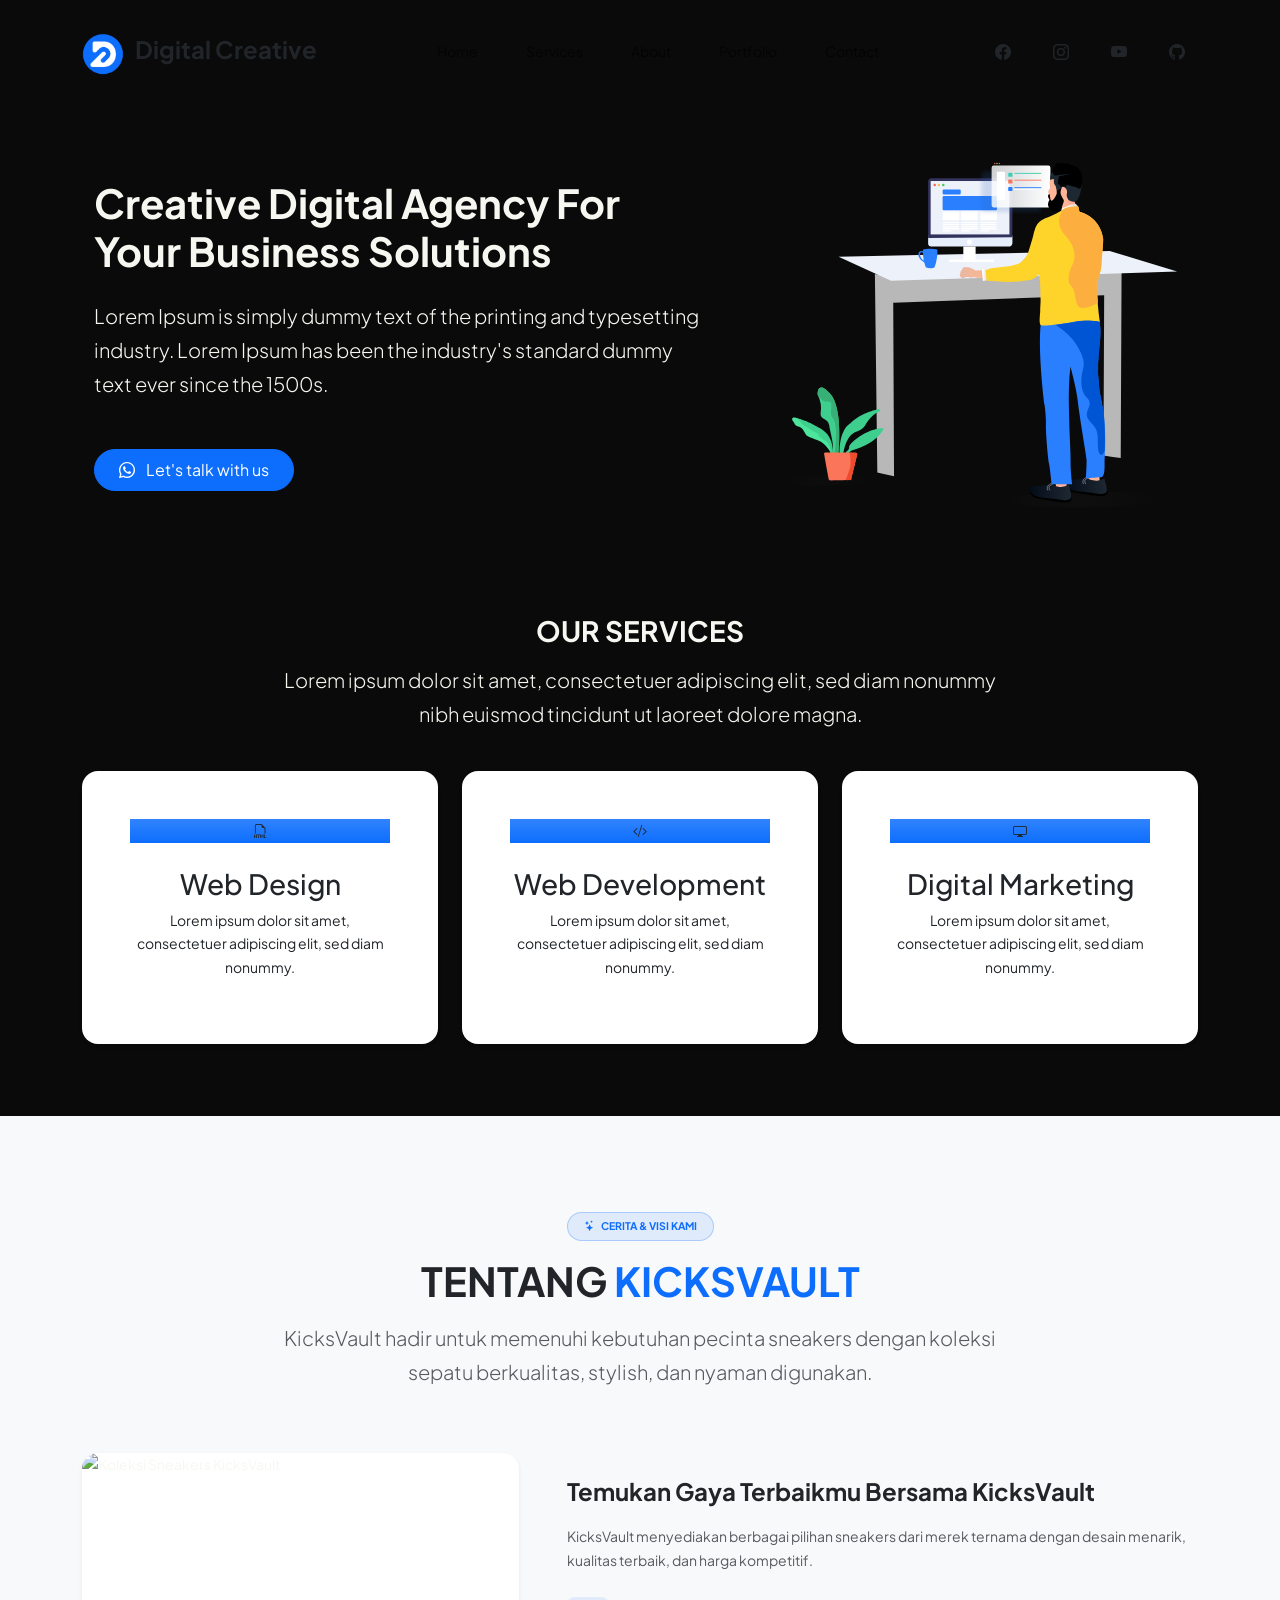
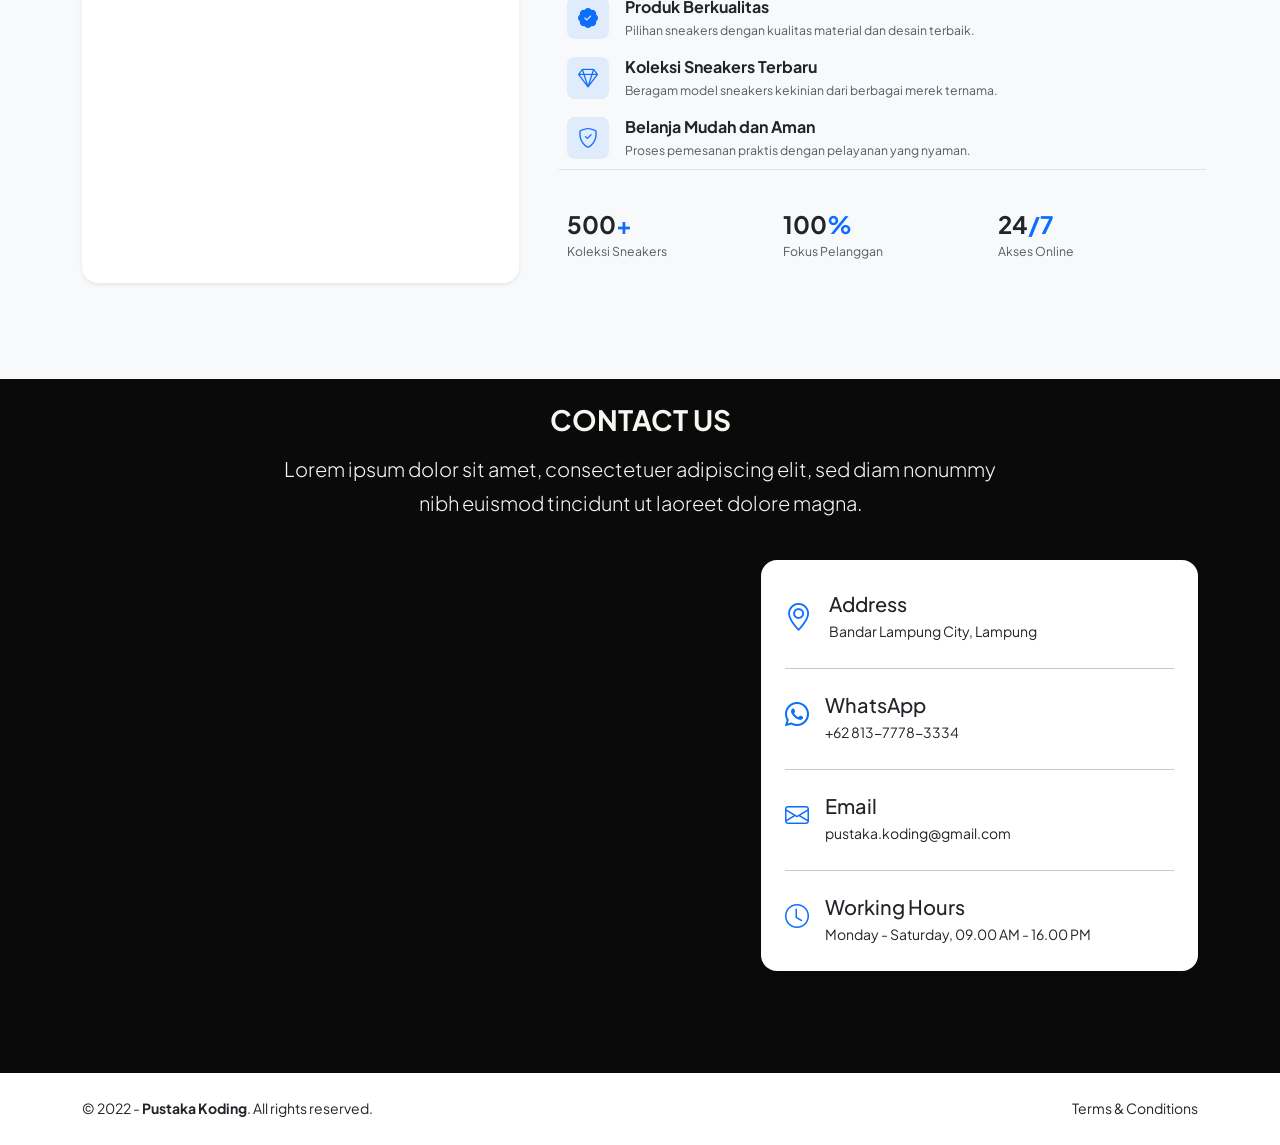
==== commit 4a8f526e: "About" ====
--- a/index.html
+++ b/index.html
@@ -95,169 +95,176 @@
             </div>
         </div>
 
-<!-- Services -->
-<div id="services" class="container text-center py-5">
-    <div class="row">
-        <div class="col-lg-8 mx-auto">
-            <h3 class="fw-bold lh-2 mb-3">KATEGORI SEPATU</h3>
-            <p class="lead">Temukan sepatu favoritmu di KicksVault! Berbagai pilihan sepatu keren dan nyaman untuk melengkapi gaya sehari-harimu.</p>
-        </div>
-    </div>
-
-    <div class="row py-4">
-        <!-- Nike Collection -->
-        <div class="col-lg-4 mb-4 mb-lg-0">
-            <div class="card border-0 rounded-4 shadow-sm overflow-hidden">
-                <img src="https://i.pinimg.com/736x/46/b6/e7/46b6e7a4dcdc9c4dfc7da0b519baf61c.jpg"
-                     class="card-img-top" alt="Sepatu Nike"
-                     style="height: 250px; object-fit: cover;">
-                <div class="card-body p-3 p-sm-4">
-                    <h3>Nike Collection</h3>
-                    <p>Sepatu Nike dengan desain keren dan sporty, cocok untuk menemani aktivitas sehari-hari.</p>
-                    <a href="#" class="btn btn-primary rounded-pill px-4">Lihat Koleksi</a>
-                </div>
-            </div>
-        </div>
-
-        <!-- New Balance Collection -->
-        <div class="col-lg-4 mb-4 mb-lg-0">
-            <div class="card border-0 rounded-4 shadow-sm overflow-hidden">
-                <img src="https://i.pinimg.com/1200x/f3/07/11/f3071147a1f07c6e7e073ec9462744b7.jpg"
-                     class="card-img-top" alt="Sepatu New Balance"
-                     style="height: 250px; object-fit: cover;">
-                <div class="card-body p-3 p-sm-4">
-                    <h3>New Balance Collection</h3>
-                    <p>Sepatu New Balance yang nyaman dengan gaya simpel dan modern untuk berbagai kesempatan.</p>
-                    <a href="#" class="btn btn-primary rounded-pill px-4">Lihat Koleksi</a>
-                </div>
-            </div>
-        </div>
-
-        <!-- Adidas Collection -->
-        <div class="col-lg-4 mb-4 mb-lg-0">
-            <div class="card border-0 rounded-4 shadow-sm overflow-hidden">
-                <img src="https://i.pinimg.com/1200x/00/97/43/009743492395bb45a16ca797e3a8cd1e.jpg"
-                     class="card-img-top" alt="Sepatu Adidas"
-                     style="height: 250px; object-fit: cover;">
-                <div class="card-body p-3 p-sm-4">
-                    <h3>Adidas Collection</h3>
-                    <p>Sepatu Adidas yang sporty dan nyaman untuk gaya sehari-hari.</p>
-                    <a href="#" class="btn btn-primary rounded-pill px-4">Lihat Koleksi</a>
-                </div>
-            </div>
-        </div>
-    </div>
-</div>
-        <!-- About -->
-        <div id="about" class="container text-center py-5">
+        <!-- Services -->
+        <div id="services" class="container text-center py-5">
             <div class="row">
                 <div class="col-lg-8 mx-auto">
-                    <h3 class="fw-bold lh-2 mb-3">ABOUT US</h3>
+                    <h3 class="fw-bold lh-2 mb-3">OUR SERVICES</h3>
                     <p class="lead">Lorem ipsum dolor sit amet, consectetuer adipiscing elit, sed diam nonummy nibh euismod tincidunt ut laoreet dolore magna.</p>
                 </div>
             </div>
 
-            <div class="row align-items-center text-start g-5 py-4">
-                <div class="col-lg-5">
-                    <img src="assets/img/about.svg" class="d-block mx-lg-auto img-fluid" alt="Digital Creative" loading="lazy">
-                </div>
-                <div class="col-lg-7">
-                    <h4 class="fw-bold lh-2 mb-3">Creative Digital Agency For Your Business Solutions</h4>
-                    <p>Lorem Ipsum is simply dummy text of the printing and typesetting industry. Lorem Ipsum has been the industry's standard dummy text ever since the 1500s, when an unknown printer took a galley of type and scrambled it to make a type specimen book. It has survived not only five centuries, but also the leap into electronic typesetting, remaining essentially unchanged.</p>
-                    <ul>
-                        <li>First list item</li>
-                        <li>Second list item with a longer description</li>
-                        <li>Third list item to close it out</li>
-                    </ul>
-                    <p>Lorem ipsum is placeholder text commonly used in the graphic, print, and publishing industries for previewing layouts and visual mockups.</p>
-                </div>
-            </div>
-        </div>
-
-        <!-- Portfolio -->
-        <div id="portfolio" class="container text-center py-5">
-            <div class="row">
-                <div class="col-lg-8 mx-auto">
-                    <h3 class="fw-bold lh-2 mb-3">OUR PORTFOLIO</h3>
-                    <p class="lead">Lorem ipsum dolor sit amet, consectetuer adipiscing elit, sed diam nonummy nibh euismod tincidunt ut laoreet dolore magna.</p>
-                </div>
-            </div>
-
-            <div class="row text-start py-4">
-                <div class="col-lg-4 mb-4">
-                    <div class="card h-100 border-0 rounded-4 shadow-sm">
-                        <div class="card-body p-4 pb-0">
-                            <div class="mb-3">
-                                <a href="https://pustakakoding.com/project-php-detail-aplikasi-kasir-jasa-cuci-mobil-dan-motor" target="_blank">
-                                    <img src="assets/img/portfolio/pustakakoding-aplikasi-kasir-jasa-cuci-mobil-dan-motor.jpg" alt="Portfolio" class="card-img-top img-fluid rounded-4">
-                                </a>
-                            </div>
-                            <p class="fw-semibold">Aplikasi Kasir Jasa Cuci Mobil dan Motor</p>
-                        </div>
-                    </div>
-                </div>
-                <div class="col-lg-4 mb-4">
-                    <div class="card h-100 border-0 rounded-4 shadow-sm">
-                        <div class="card-body p-4 pb-0">
-                            <div class="mb-3">
-                                <a href="https://pustakakoding.com/project-php-detail-aplikasi-manajemen-keuangan-pribadi-single-user" target="_blank">
-                                    <img src="assets/img/portfolio/pustakakoding-aplikasi-manajemen-keuangan-pribadi-single-user.jpg" alt="Portfolio" class="card-img-top img-fluid rounded-4">
-                                </a>
-                            </div>
-                            <p class="fw-semibold">DompetKu - Aplikasi Manajemen Keuangan Pribadi (Single User)</p>
-                        </div>
-                    </div>
-                </div>
-                <div class="col-lg-4 mb-4">
-                    <div class="card h-100 border-0 rounded-4 shadow-sm">
-                        <div class="card-body p-4 pb-0">
-                            <div class="mb-3">
-                                <a href="https://pustakakoding.com/project-php-detail-aplikasi-manajemen-kas-berbasis-web" target="_blank">
-                                    <img src="assets/img/portfolio/pustakakoding-aplikasi-manajemen-kas-berbasis-web.jpg" alt="Portfolio" class="card-img-top img-fluid rounded-4">
-                                </a>
-                            </div>
-                            <p class="fw-semibold">Aplikasi Manajemen Kas Berbasis Web</p>
-                        </div>
-                    </div>
-                </div>
-                <div class="col-lg-4 mb-4">
-                    <div class="card h-100 border-0 rounded-4 shadow-sm">
-                        <div class="card-body p-4 pb-0">
-                            <div class="mb-3">
-                                <a href="https://pustakakoding.com/project-php-detail-aplikasi-kasir-penjualan-pulsa" target="_blank">
-                                    <img src="assets/img/portfolio/pustakakoding-aplikasi-kasir-penjualan-pulsa.jpg" alt="Portfolio" class="card-img-top img-fluid rounded-4">
-                                </a>
-                            </div>
-                            <p class="fw-semibold">Aplikasi Kasir Penjualan Pulsa</p>
-                        </div>
-                    </div>
-                </div>
-                <div class="col-lg-4 mb-4">
-                    <div class="card h-100 border-0 rounded-4 shadow-sm">
-                        <div class="card-body p-4 pb-0">
-                            <div class="mb-3">
-                                <a href="https://pustakakoding.com/project-php-detail-aplikasi-pengelolaan-arsip-surat" target="_blank">
-                                    <img src="assets/img/portfolio/pustakakoding-aplikasi-pengelolaan-arsip-surat.jpg" alt="Portfolio" class="card-img-top img-fluid rounded-4">
-                                </a>
-                            </div>
-                            <p class="fw-semibold">Aplikasi Pengelolaan Arsip Surat</p>
-                        </div>
-                    </div>
-                </div>
-                <div class="col-lg-4 mb-4">
-                    <div class="card h-100 border-0 rounded-4 shadow-sm">
-                        <div class="card-body p-4 pb-0">
-                            <div class="mb-3">
-                                <a href="https://pustakakoding.com/project-php-detail-sistem-informasi-persediaan-barang-gudang-material" target="_blank">
-                                    <img src="assets/img/portfolio/pustakakoding-sistem-informasi-persediaan-barang-gudang-material.jpg" alt="Portfolio" class="card-img-top img-fluid rounded-4">
-                                </a>
-                            </div>
-                            <p class="fw-semibold">Sistem Informasi Persediaan Barang Gudang Material</p>
-                        </div>
-                    </div>
-                </div>
-            </div>
-        </div>
+            <div class="row py-4">
+                <div class="col-lg-4 mb-4 mb-lg-0">
+                    <div class="card border-0 rounded-4 shadow-sm">
+                        <div class="card-body p-3 p-sm-5">
+                            <div class="feature-icon-1 bg-primary bg-gradient mb-4">
+                                <i class="bi-filetype-html"></i>
+                            </div>
+                            <h3>Web Design</h3>
+                            <p>Lorem ipsum dolor sit amet, consectetuer adipiscing elit, sed diam nonummy.</p>
+                        </div>
+                    </div>
+                </div>
+                <div class="col-lg-4 mb-4 mb-lg-0">
+                    <div class="card border-0 rounded-4 shadow-sm">
+                        <div class="card-body p-3 p-sm-5">
+                            <div class="feature-icon-1 bg-primary bg-gradient mb-4">
+                                <i class="bi-code-slash"></i>
+                            </div>
+                            <h3>Web Development</h3>
+                            <p>Lorem ipsum dolor sit amet, consectetuer adipiscing elit, sed diam nonummy.</p>
+                        </div>
+                    </div>
+                </div>
+                <div class="col-lg-4 mb-4 mb-lg-0">
+                    <div class="card border-0 rounded-4 shadow-sm">
+                        <div class="card-body p-3 p-sm-5">
+                            <div class="feature-icon-1 bg-primary bg-gradient mb-4">
+                                <i class="bi-display"></i>
+                            </div>
+                            <h3>Digital Marketing</h3>
+                            <p>Lorem ipsum dolor sit amet, consectetuer adipiscing elit, sed diam nonummy.</p>
+                        </div>
+                    </div>
+                </div>
+            </div>
+        </div>
+
+
+<!-- About -->
+<section id="about" class="bg-light py-5">
+    <div class="container py-lg-5">
+
+        <!-- Judul Section -->
+        <div class="row mb-5">
+            <div class="col-lg-8 mx-auto text-center">
+                <span class="badge rounded-pill bg-primary bg-opacity-10 text-primary border border-primary border-opacity-25 px-3 py-2 mb-3">
+                    <i class="bi bi-stars me-1"></i> CERITA & VISI KAMI
+                </span>
+
+                <h3 class="fw-bold display-6 text-dark mb-3">
+                    TENTANG <span class="text-primary">KICKSVAULT</span>
+                </h3>
+
+                <p class="lead text-muted">
+                    KicksVault hadir untuk memenuhi kebutuhan pecinta sneakers dengan koleksi sepatu berkualitas, stylish, dan nyaman digunakan.
+                </p>
+            </div>
+        </div>
+
+        <!-- Konten Utama -->
+        <div class="row align-items-center text-start g-5">
+
+            <!-- Kolom Gambar -->
+            <div class="col-lg-5">
+                <div class="rounded-4 overflow-hidden shadow-sm bg-white">
+                    <img 
+                        src="https://i.pinimg.com/736x/89/14/a2/8914a2f3efef17af87cdf95ca6a5e73f.jpg"
+                        class="w-100 d-block"
+                        alt="Koleksi Sneakers KicksVault"
+                        loading="lazy"
+                        style="height: 430px; object-fit: cover; object-position: center;"
+                    >
+                </div>
+            </div>
+
+            <!-- Kolom Deskripsi -->
+            <div class="col-lg-7">
+                <h4 class="fw-bold text-dark lh-base mb-3">
+                    Temukan Gaya Terbaikmu Bersama KicksVault
+                </h4>
+
+                <p class="text-muted mb-4">
+                    KicksVault menyediakan berbagai pilihan sneakers dari merek ternama dengan desain menarik, kualitas terbaik, dan harga kompetitif.
+                </p>
+
+                <!-- Keunggulan -->
+                <div class="mb-4">
+
+                    <!-- Keunggulan 1 -->
+                    <div class="d-flex align-items-start mb-3">
+                        <div class="d-flex align-items-center justify-content-center rounded-3 bg-primary bg-opacity-10 text-primary me-3" style="width: 42px; height: 42px; min-width: 42px;">
+                            <i class="bi bi-patch-check-fill fs-5"></i>
+                        </div>
+
+                        <div>
+                            <h6 class="fw-bold text-dark mb-1">Produk Berkualitas</h6>
+                            <p class="text-muted small mb-0">
+                                Pilihan sneakers dengan kualitas material dan desain terbaik.
+                            </p>
+                        </div>
+                    </div>
+
+                    <!-- Keunggulan 2 -->
+                    <div class="d-flex align-items-start mb-3">
+                        <div class="d-flex align-items-center justify-content-center rounded-3 bg-primary bg-opacity-10 text-primary me-3" style="width: 42px; height: 42px; min-width: 42px;">
+                            <i class="bi bi-gem fs-5"></i>
+                        </div>
+
+                        <div>
+                            <h6 class="fw-bold text-dark mb-1">Koleksi Sneakers Terbaru</h6>
+                            <p class="text-muted small mb-0">
+                                Beragam model sneakers kekinian dari berbagai merek ternama.
+                            </p>
+                        </div>
+                    </div>
+
+                    <!-- Keunggulan 3 -->
+                    <div class="d-flex align-items-start">
+                        <div class="d-flex align-items-center justify-content-center rounded-3 bg-primary bg-opacity-10 text-primary me-3" style="width: 42px; height: 42px; min-width: 42px;">
+                            <i class="bi bi-shield-check fs-5"></i>
+                        </div>
+
+                        <div>
+                            <h6 class="fw-bold text-dark mb-1">Belanja Mudah dan Aman</h6>
+                            <p class="text-muted small mb-0">
+                                Proses pemesanan praktis dengan pelayanan yang nyaman.
+                            </p>
+                        </div>
+                    </div>
+
+                </div>
+
+                <!-- Statistik Mini -->
+                <div class="row g-3 pt-4 border-top">
+
+                    <div class="col-4">
+                        <h4 class="fw-bold text-dark mb-0">
+                            500<span class="text-primary">+</span>
+                        </h4>
+                        <small class="text-muted">Koleksi Sneakers</small>
+                    </div>
+
+                    <div class="col-4">
+                        <h4 class="fw-bold text-dark mb-0">
+                            100<span class="text-primary">%</span>
+                        </h4>
+                        <small class="text-muted">Fokus Pelanggan</small>
+                    </div>
+
+                    <div class="col-4">
+                        <h4 class="fw-bold text-dark mb-0">
+                            24<span class="text-primary">/7</span>
+                        </h4>
+                        <small class="text-muted">Akses Online</small>
+                    </div>
+
+                </div>
+            </div>
+        </div>
+    </div>
+</section>
 
         <!-- Contact -->
         <div id="contact" class="container text-center pt-4 pb-5">
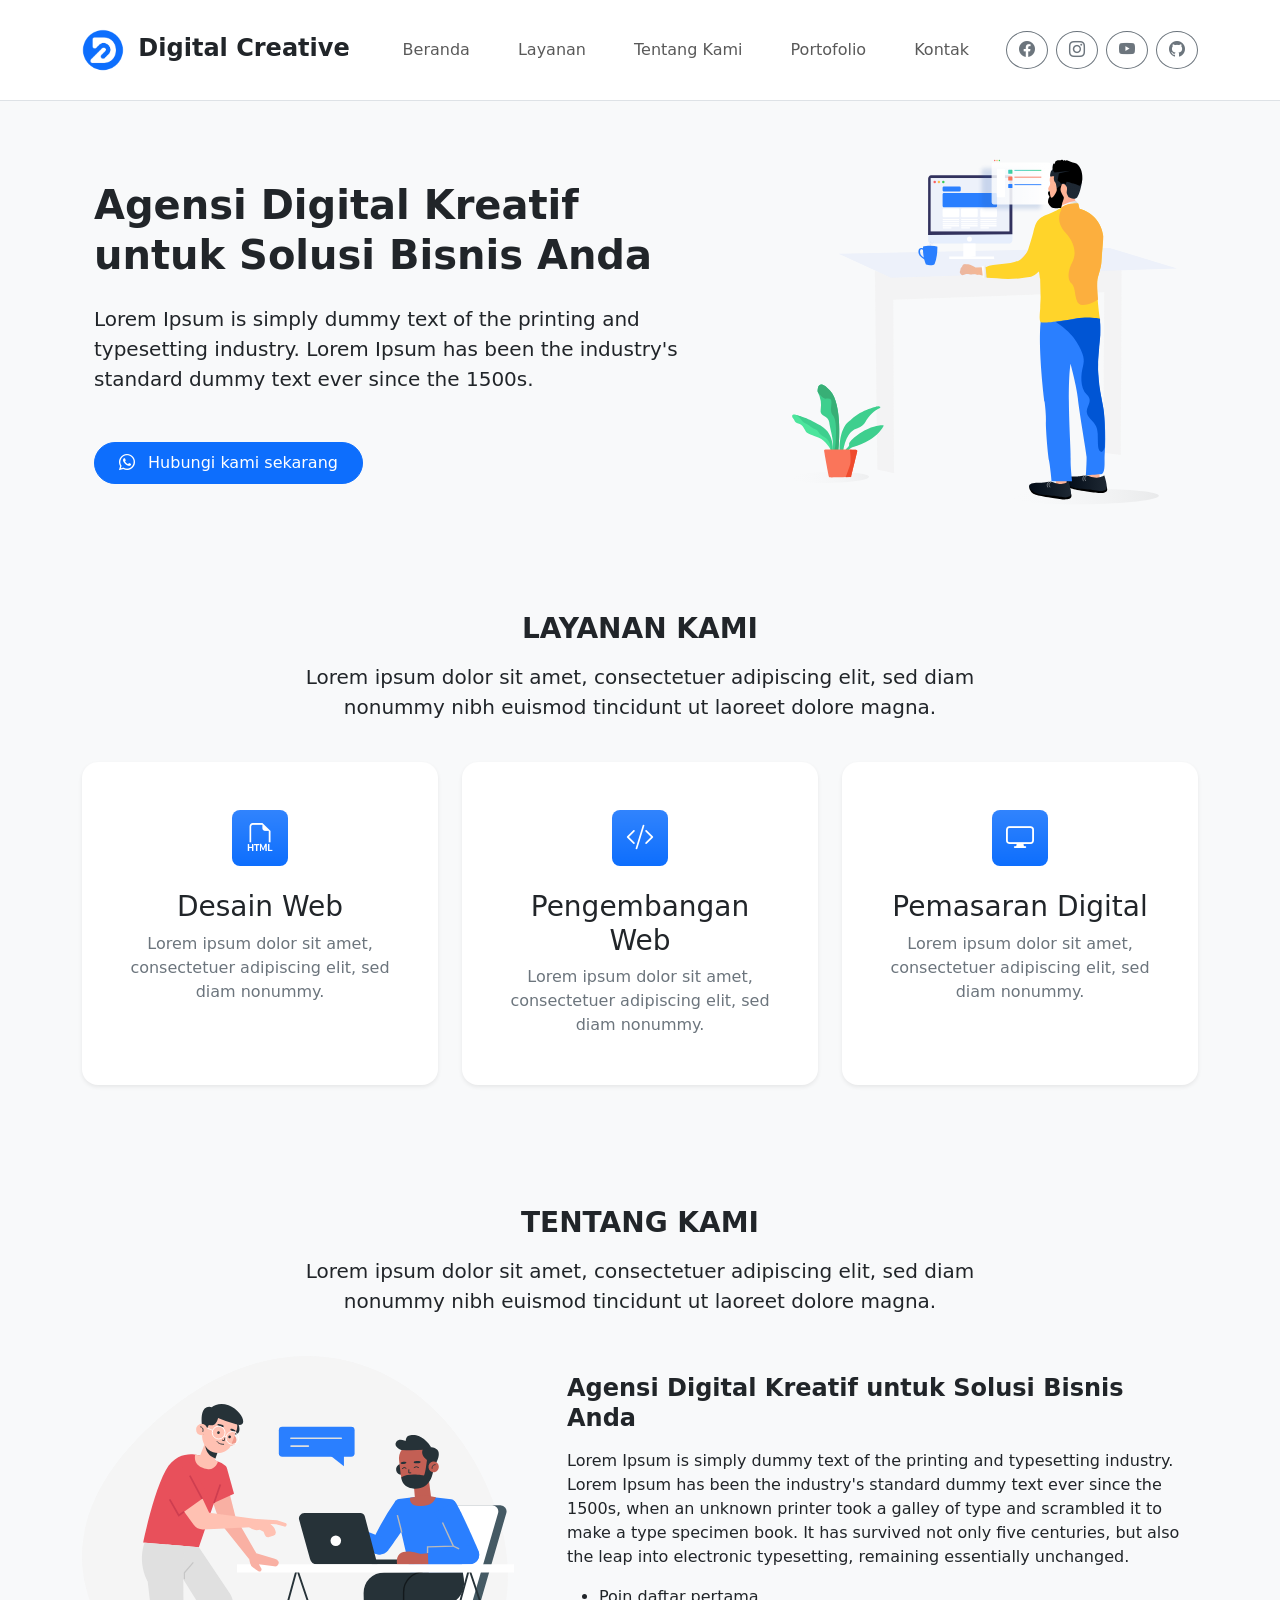
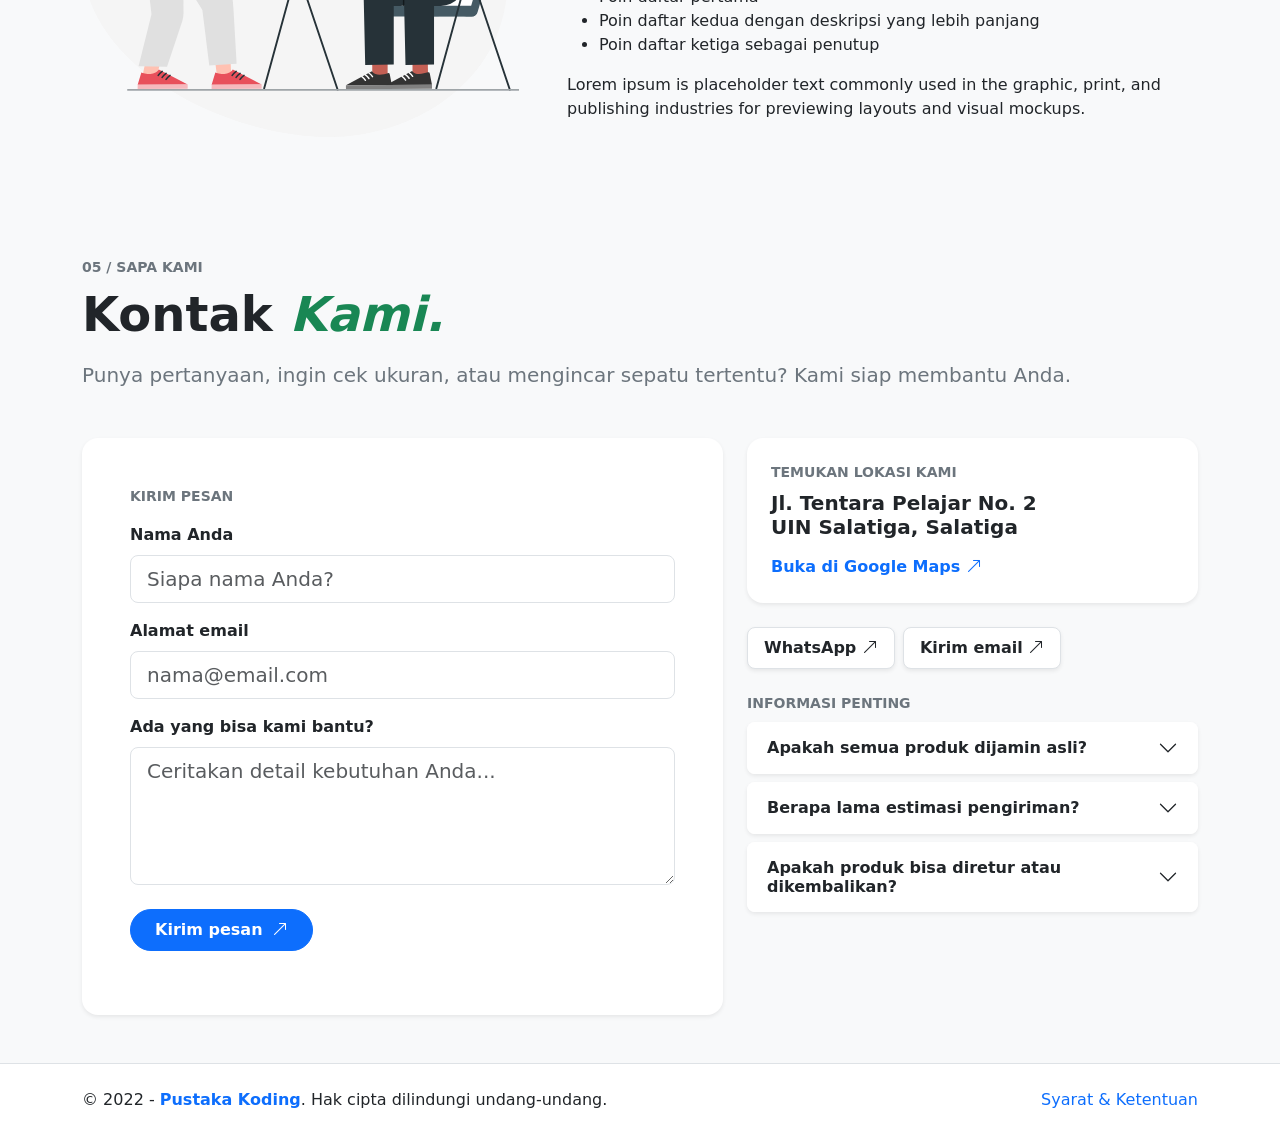
==== commit 17e4a451: "contact us" ====
--- a/index.html
+++ b/index.html
@@ -1,5 +1,5 @@
 <!doctype html>
-<html lang="en" class="h-100">
+<html lang="id" class="h-100">
 
 <head>
     <!-- Required meta tags -->
@@ -22,54 +22,51 @@
 
     <!-- Font -->
     <link href="https://fonts.googleapis.com/css?family=Raleway:100,200,300,400,500,600,700,800,900&amp;display=swap" rel="stylesheet">
-
-    <!-- Custom Style -->
-    <link rel="stylesheet" href="assets/css/style.css">
 </head>
 
-<body id="home" class="d-flex flex-column h-100">
+<body id="home" class="d-flex flex-column h-100 bg-light">
     <!-- Navbar -->
-    <nav class="navbar navbar-expand-lg navbar-light py-4 bg-nav">
+    <nav class="navbar navbar-expand-lg navbar-light py-4 bg-white border-bottom">
         <div class="container">
             <!-- Brand -->
-            <a class="navbar-brand" href="https://pustakakoding.com">
-                <img src="assets/img/logo.svg" alt="Digital Creative" width="42" height="42" class="d-inline-block mt--2 me-2">
+            <a class="navbar-brand" href="https://pustakakoding.com" target="_blank" rel="noopener noreferrer">
+                <img src="assets/img/logo.svg" alt="Digital Creative" width="42" height="42" class="d-inline-block align-middle me-2">
                 <span class="text-body fs-4 fw-bolder">Digital Creative</span>
             </a>
-            <button class="navbar-toggler" type="button" data-bs-toggle="collapse" data-bs-target="#navbarSupportedContent" aria-controls="navbarSupportedContent" aria-expanded="false" aria-label="Toggle navigation">
+            <button class="navbar-toggler" type="button" data-bs-toggle="collapse" data-bs-target="#navbarSupportedContent" aria-controls="navbarSupportedContent" aria-expanded="false" aria-label="Alihkan navigasi">
                 <span class="navbar-toggler-icon"></span>
             </button>
             <div class="collapse navbar-collapse py-3 py-lg-1" id="navbarSupportedContent">
                 <!-- Menu -->
                 <ul class="navbar-nav mx-auto mb-2 mb-lg-0">
                     <li class="nav-item">
-                        <a class="nav-link mx-3" href="#home">Home</a>
-                    </li>
-                    <li class="nav-item">
-                        <a class="nav-link mx-3" href="#services">Services</a>
-                    </li>
-                    <li class="nav-item">
-                        <a class="nav-link mx-3" href="#about">About</a>
-                    </li>
-                    <li class="nav-item">
-                        <a class="nav-link mx-3" href="#portfolio">Portfolio</a>
-                    </li>
-                    <li class="nav-item">
-                        <a class="nav-link mx-3" href="#contact">Contact</a>
+                        <a class="nav-link mx-3" href="#home">Beranda</a>
+                    </li>
+                    <li class="nav-item">
+                        <a class="nav-link mx-3" href="#services">Layanan</a>
+                    </li>
+                    <li class="nav-item">
+                        <a class="nav-link mx-3" href="#about">Tentang Kami</a>
+                    </li>
+                    <li class="nav-item">
+                        <a class="nav-link mx-3" href="#portfolio">Portofolio</a>
+                    </li>
+                    <li class="nav-item">
+                        <a class="nav-link mx-3" href="#contact">Kontak</a>
                     </li>
                 </ul>
                 <!-- Social Media -->
                 <div class="d-flex mt-3 ms-3 mt-md-0 ms-md-0">
-                    <a href="https://facebook.com/pustaka.koding" target="_blank" class="btn btn-social-media me-3">
+                    <a href="https://facebook.com/pustaka.koding" target="_blank" rel="noopener noreferrer" class="btn btn-outline-secondary rounded-circle me-2">
                         <i class="bi bi-facebook"></i>
                     </a>
-                    <a href="https://www.instagram.com/pustakakoding/" target="_blank" class="btn btn-social-media me-3">
+                    <a href="https://www.instagram.com/pustakakoding/" target="_blank" rel="noopener noreferrer" class="btn btn-outline-secondary rounded-circle me-2">
                         <i class="bi bi-instagram"></i>
                     </a>
-                    <a href="https://www.youtube.com/channel/UCbgv9z5lRwtXX_lUZ5-x8Ew" target="_blank" class="btn btn-social-media me-3">
+                    <a href="https://www.youtube.com/channel/UCbgv9z5lRwtXX_lUZ5-x8Ew" target="_blank" rel="noopener noreferrer" class="btn btn-outline-secondary rounded-circle me-2">
                         <i class="bi bi-youtube"></i>
                     </a>
-                    <a href="https://github.com/pustakakoding" target="_blank" class="btn btn-social-media">
+                    <a href="https://github.com/pustakakoding" target="_blank" rel="noopener noreferrer" class="btn btn-outline-secondary rounded-circle">
                         <i class="bi bi-github"></i>
                     </a>
                 </div>
@@ -86,10 +83,10 @@
                     <img src="assets/img/heroes.svg" class="d-block mx-lg-auto img-fluid" alt="Digital Creative" loading="lazy">
                 </div>
                 <div class="col-lg-7">
-                    <h1 class="fw-bold lh-2 mb-4">Creative Digital Agency For Your Business Solutions</h1>
+                    <h1 class="fw-bold lh-sm mb-4">Agensi Digital Kreatif untuk Solusi Bisnis Anda</h1>
                     <p class="lead mb-5">Lorem Ipsum is simply dummy text of the printing and typesetting industry. Lorem Ipsum has been the industry's standard dummy text ever since the 1500s.</p>
                     <div class="d-grid gap-2 d-md-flex justify-content-md-start">
-                        <a href="https://api.whatsapp.com/send?phone=6281377783334&text=Assalamualaikum.." class="btn btn-primary rounded-pill px-4 py-2"><i class="bi bi-whatsapp me-2"></i> Let's talk with us</a>
+                        <a href="https://api.whatsapp.com/send?phone=6281377783334&text=Assalamualaikum.." class="btn btn-primary rounded-pill px-4 py-2"><i class="bi bi-whatsapp me-2"></i> Hubungi kami sekarang</a>
                     </div>
                 </div>
             </div>
@@ -99,244 +96,186 @@
         <div id="services" class="container text-center py-5">
             <div class="row">
                 <div class="col-lg-8 mx-auto">
-                    <h3 class="fw-bold lh-2 mb-3">OUR SERVICES</h3>
+                    <h3 class="fw-bold lh-sm mb-3">LAYANAN KAMI</h3>
                     <p class="lead">Lorem ipsum dolor sit amet, consectetuer adipiscing elit, sed diam nonummy nibh euismod tincidunt ut laoreet dolore magna.</p>
                 </div>
             </div>
 
             <div class="row py-4">
                 <div class="col-lg-4 mb-4 mb-lg-0">
-                    <div class="card border-0 rounded-4 shadow-sm">
+                    <div class="card border-0 rounded-4 shadow-sm h-100">
                         <div class="card-body p-3 p-sm-5">
-                            <div class="feature-icon-1 bg-primary bg-gradient mb-4">
+                            <div class="d-inline-flex align-items-center justify-content-center bg-primary bg-gradient text-white rounded-3 fs-3 mb-4" style="width: 56px; height: 56px;">
                                 <i class="bi-filetype-html"></i>
                             </div>
-                            <h3>Web Design</h3>
-                            <p>Lorem ipsum dolor sit amet, consectetuer adipiscing elit, sed diam nonummy.</p>
+                            <h3>Desain Web</h3>
+                            <p class="text-secondary mb-0">Lorem ipsum dolor sit amet, consectetuer adipiscing elit, sed diam nonummy.</p>
                         </div>
                     </div>
                 </div>
                 <div class="col-lg-4 mb-4 mb-lg-0">
-                    <div class="card border-0 rounded-4 shadow-sm">
+                    <div class="card border-0 rounded-4 shadow-sm h-100">
                         <div class="card-body p-3 p-sm-5">
-                            <div class="feature-icon-1 bg-primary bg-gradient mb-4">
+                            <div class="d-inline-flex align-items-center justify-content-center bg-primary bg-gradient text-white rounded-3 fs-3 mb-4" style="width: 56px; height: 56px;">
                                 <i class="bi-code-slash"></i>
                             </div>
-                            <h3>Web Development</h3>
-                            <p>Lorem ipsum dolor sit amet, consectetuer adipiscing elit, sed diam nonummy.</p>
+                            <h3>Pengembangan Web</h3>
+                            <p class="text-secondary mb-0">Lorem ipsum dolor sit amet, consectetuer adipiscing elit, sed diam nonummy.</p>
                         </div>
                     </div>
                 </div>
                 <div class="col-lg-4 mb-4 mb-lg-0">
-                    <div class="card border-0 rounded-4 shadow-sm">
+                    <div class="card border-0 rounded-4 shadow-sm h-100">
                         <div class="card-body p-3 p-sm-5">
-                            <div class="feature-icon-1 bg-primary bg-gradient mb-4">
+                            <div class="d-inline-flex align-items-center justify-content-center bg-primary bg-gradient text-white rounded-3 fs-3 mb-4" style="width: 56px; height: 56px;">
                                 <i class="bi-display"></i>
                             </div>
-                            <h3>Digital Marketing</h3>
-                            <p>Lorem ipsum dolor sit amet, consectetuer adipiscing elit, sed diam nonummy.</p>
-                        </div>
-                    </div>
-                </div>
-            </div>
-        </div>
-
-
-<!-- About -->
-<section id="about" class="bg-light py-5">
-    <div class="container py-lg-5">
-
-        <!-- Judul Section -->
-        <div class="row mb-5">
-            <div class="col-lg-8 mx-auto text-center">
-                <span class="badge rounded-pill bg-primary bg-opacity-10 text-primary border border-primary border-opacity-25 px-3 py-2 mb-3">
-                    <i class="bi bi-stars me-1"></i> CERITA & VISI KAMI
-                </span>
-
-                <h3 class="fw-bold display-6 text-dark mb-3">
-                    TENTANG <span class="text-primary">KICKSVAULT</span>
-                </h3>
-
-                <p class="lead text-muted">
-                    KicksVault hadir untuk memenuhi kebutuhan pecinta sneakers dengan koleksi sepatu berkualitas, stylish, dan nyaman digunakan.
-                </p>
-            </div>
-        </div>
-
-        <!-- Konten Utama -->
-        <div class="row align-items-center text-start g-5">
-
-            <!-- Kolom Gambar -->
-            <div class="col-lg-5">
-                <div class="rounded-4 overflow-hidden shadow-sm bg-white">
-                    <img 
-                        src="https://i.pinimg.com/736x/89/14/a2/8914a2f3efef17af87cdf95ca6a5e73f.jpg"
-                        class="w-100 d-block"
-                        alt="Koleksi Sneakers KicksVault"
-                        loading="lazy"
-                        style="height: 430px; object-fit: cover; object-position: center;"
-                    >
-                </div>
-            </div>
-
-            <!-- Kolom Deskripsi -->
-            <div class="col-lg-7">
-                <h4 class="fw-bold text-dark lh-base mb-3">
-                    Temukan Gaya Terbaikmu Bersama KicksVault
-                </h4>
-
-                <p class="text-muted mb-4">
-                    KicksVault menyediakan berbagai pilihan sneakers dari merek ternama dengan desain menarik, kualitas terbaik, dan harga kompetitif.
-                </p>
-
-                <!-- Keunggulan -->
-                <div class="mb-4">
-
-                    <!-- Keunggulan 1 -->
-                    <div class="d-flex align-items-start mb-3">
-                        <div class="d-flex align-items-center justify-content-center rounded-3 bg-primary bg-opacity-10 text-primary me-3" style="width: 42px; height: 42px; min-width: 42px;">
-                            <i class="bi bi-patch-check-fill fs-5"></i>
-                        </div>
-
-                        <div>
-                            <h6 class="fw-bold text-dark mb-1">Produk Berkualitas</h6>
-                            <p class="text-muted small mb-0">
-                                Pilihan sneakers dengan kualitas material dan desain terbaik.
-                            </p>
-                        </div>
-                    </div>
-
-                    <!-- Keunggulan 2 -->
-                    <div class="d-flex align-items-start mb-3">
-                        <div class="d-flex align-items-center justify-content-center rounded-3 bg-primary bg-opacity-10 text-primary me-3" style="width: 42px; height: 42px; min-width: 42px;">
-                            <i class="bi bi-gem fs-5"></i>
-                        </div>
-
-                        <div>
-                            <h6 class="fw-bold text-dark mb-1">Koleksi Sneakers Terbaru</h6>
-                            <p class="text-muted small mb-0">
-                                Beragam model sneakers kekinian dari berbagai merek ternama.
-                            </p>
-                        </div>
-                    </div>
-
-                    <!-- Keunggulan 3 -->
-                    <div class="d-flex align-items-start">
-                        <div class="d-flex align-items-center justify-content-center rounded-3 bg-primary bg-opacity-10 text-primary me-3" style="width: 42px; height: 42px; min-width: 42px;">
-                            <i class="bi bi-shield-check fs-5"></i>
-                        </div>
-
-                        <div>
-                            <h6 class="fw-bold text-dark mb-1">Belanja Mudah dan Aman</h6>
-                            <p class="text-muted small mb-0">
-                                Proses pemesanan praktis dengan pelayanan yang nyaman.
-                            </p>
-                        </div>
-                    </div>
-
-                </div>
-
-                <!-- Statistik Mini -->
-                <div class="row g-3 pt-4 border-top">
-
-                    <div class="col-4">
-                        <h4 class="fw-bold text-dark mb-0">
-                            500<span class="text-primary">+</span>
-                        </h4>
-                        <small class="text-muted">Koleksi Sneakers</small>
-                    </div>
-
-                    <div class="col-4">
-                        <h4 class="fw-bold text-dark mb-0">
-                            100<span class="text-primary">%</span>
-                        </h4>
-                        <small class="text-muted">Fokus Pelanggan</small>
-                    </div>
-
-                    <div class="col-4">
-                        <h4 class="fw-bold text-dark mb-0">
-                            24<span class="text-primary">/7</span>
-                        </h4>
-                        <small class="text-muted">Akses Online</small>
-                    </div>
-
-                </div>
-            </div>
-        </div>
-    </div>
-</section>
-
-        <!-- Contact -->
-        <div id="contact" class="container text-center pt-4 pb-5">
+                            <h3>Pemasaran Digital</h3>
+                            <p class="text-secondary mb-0">Lorem ipsum dolor sit amet, consectetuer adipiscing elit, sed diam nonummy.</p>
+                        </div>
+                    </div>
+                </div>
+            </div>
+        </div>
+
+        <!-- About -->
+        <div id="about" class="container text-center py-5">
             <div class="row">
                 <div class="col-lg-8 mx-auto">
-                    <h3 class="fw-bold lh-2 mb-3">CONTACT US</h3>
+                    <h3 class="fw-bold lh-sm mb-3">TENTANG KAMI</h3>
                     <p class="lead">Lorem ipsum dolor sit amet, consectetuer adipiscing elit, sed diam nonummy nibh euismod tincidunt ut laoreet dolore magna.</p>
                 </div>
             </div>
 
-            <div class="row align-items-start text-start g-5 pt-4 pb-5">
+            <div class="row align-items-center text-start g-5 py-4">
+                <div class="col-lg-5">
+                    <img src="assets/img/about.svg" class="d-block mx-lg-auto img-fluid" alt="Digital Creative" loading="lazy">
+                </div>
                 <div class="col-lg-7">
-                    <iframe src="https://www.google.com/maps/embed?pb=!1m18!1m12!1m3!1d127101.59148701998!2d105.19743545987781!3d-5.428404621346565!2m3!1f0!2f0!3f0!3m2!1i1024!2i768!4f13.1!3m3!1m2!1s0x2e40dbcabf21b51f%3A0xdcb06324bff3cb9e!2sBandar%20Lampung%20City%2C%20Lampung!5e0!3m2!1sen!2sid!4v1670074127117!5m2!1sen!2sid" class="rounded-4 shadow-sm" width="100%" height="410" style="border:0;" allowfullscreen="" loading="lazy" referrerpolicy="no-referrer-when-downgrade"></iframe>
-                </div>
-                <div class="col-lg-5">
-                    <div class="card h-100 border-0 rounded-4 shadow-sm">
-                        <div class="card-body p-4 pb-0">
-                            <div class="d-flex py-2">
-                                <div class="flex-shrink-0">
-                                    <i class="bi bi-geo-alt text-primary fs-3"></i>
+                    <h4 class="fw-bold lh-sm mb-3">Agensi Digital Kreatif untuk Solusi Bisnis Anda</h4>
+                    <p>Lorem Ipsum is simply dummy text of the printing and typesetting industry. Lorem Ipsum has been the industry's standard dummy text ever since the 1500s, when an unknown printer took a galley of type and scrambled it to make a type specimen book. It has survived not only five centuries, but also the leap into electronic typesetting, remaining essentially unchanged.</p>
+                    <ul>
+                        <li>Poin daftar pertama</li>
+                        <li>Poin daftar kedua dengan deskripsi yang lebih panjang</li>
+                        <li>Poin daftar ketiga sebagai penutup</li>
+                    </ul>
+                    <p class="mb-0">Lorem ipsum is placeholder text commonly used in the graphic, print, and publishing industries for previewing layouts and visual mockups.</p>
+                </div>
+            </div>
+        </div>
+
+        <!-- Contact -->
+        <section id="contact" class="container py-5">
+            <div class="mb-5">
+                <span class="text-uppercase fw-bold small text-secondary d-block mb-2">05 / Sapa kami</span>
+                <h1 class="display-5 fw-bolder mb-3">Kontak <span class="fst-italic text-success">Kami.</span></h1>
+                <p class="lead text-secondary mb-0">Punya pertanyaan, ingin cek ukuran, atau mengincar sepatu tertentu? Kami siap membantu Anda.</p>
+            </div>
+
+            <div class="row g-4 align-items-start">
+                <!-- Form -->
+                <div class="col-lg-7">
+                    <form class="card border-0 rounded-4 shadow-sm p-4 p-md-5" data-contact-form>
+                        <span class="text-uppercase fw-bold small text-secondary d-block mb-3">Kirim pesan</span>
+
+                        <div class="mb-3">
+                            <label for="contactName" class="form-label fw-semibold">Nama Anda</label>
+                            <input id="contactName" type="text" class="form-control form-control-lg" required placeholder="Siapa nama Anda?">
+                        </div>
+
+                        <div class="mb-3">
+                            <label for="contactEmail" class="form-label fw-semibold">Alamat email</label>
+                            <input id="contactEmail" type="email" class="form-control form-control-lg" required placeholder="nama@email.com">
+                        </div>
+
+                        <div class="mb-4">
+                            <label for="contactMessage" class="form-label fw-semibold">Ada yang bisa kami bantu?</label>
+                            <textarea id="contactMessage" rows="4" class="form-control form-control-lg" required placeholder="Ceritakan detail kebutuhan Anda..."></textarea>
+                        </div>
+
+                        <div>
+                            <button class="btn btn-primary rounded-pill px-4 py-2 fw-semibold" type="submit">Kirim pesan <i class="bi bi-arrow-up-right ms-1"></i></button>
+                        </div>
+                        <p id="form-success" class="fw-semibold text-success mt-3 mb-0"></p>
+                    </form>
+                </div>
+
+                <!-- Sidebar: Location, Quick Links, FAQ -->
+                <div class="col-lg-5 d-flex flex-column gap-4">
+                    <div class="card border-0 rounded-4 shadow-sm p-4">
+                        <span class="text-uppercase fw-bold small text-secondary d-block mb-2">Temukan lokasi kami</span>
+                        <h3 class="h5 fw-bold mb-3">Jl. Tentara Pelajar No. 2<br>UIN Salatiga, Salatiga</h3>
+                        <a href="https://maps.google.com/?q=UIN+Salatiga" target="_blank" rel="noopener noreferrer" class="link-primary fw-semibold text-decoration-none">
+                            Buka di Google Maps <i class="bi bi-arrow-up-right"></i>
+                        </a>
+                    </div>
+
+                    <div class="d-flex flex-wrap gap-2">
+                        <a href="https://wa.me/62895360208832" target="_blank" rel="noopener noreferrer" class="btn btn-white bg-white border rounded-3 px-3 py-2 fw-semibold text-dark text-decoration-none shadow-sm">
+                            WhatsApp <i class="bi bi-arrow-up-right"></i>
+                        </a>
+                        <a href="mailto:nashifaauliya@gmail.com" class="btn btn-white bg-white border rounded-3 px-3 py-2 fw-semibold text-dark text-decoration-none shadow-sm">
+                            Kirim email <i class="bi bi-arrow-up-right"></i>
+                        </a>
+                    </div>
+
+                    <div>
+                        <span class="text-uppercase fw-bold small text-secondary d-block mb-2">Informasi penting</span>
+                        <div class="accordion" id="faqAccordion">
+                            <div class="accordion-item border-0 rounded-3 shadow-sm mb-2 overflow-hidden">
+                                <h2 class="accordion-header">
+                                    <button class="accordion-button collapsed fw-semibold" type="button" data-bs-toggle="collapse" data-bs-target="#faq1" aria-expanded="false" aria-controls="faq1">
+                                        Apakah semua produk dijamin asli?
+                                    </button>
+                                </h2>
+                                <div id="faq1" class="accordion-collapse collapse" data-bs-parent="#faqAccordion">
+                                    <div class="accordion-body text-secondary">
+                                        Tentu. Setiap produk melewati proses pengecekan keaslian sebelum masuk ke katalog kami.
+                                    </div>
                                 </div>
-                                <div class="flex-grow-1 ms-3">
-                                    <h5 class="mb-1">Address</h5>
-                                    <p>Bandar Lampung City, Lampung</p>
+                            </div>
+
+                            <div class="accordion-item border-0 rounded-3 shadow-sm mb-2 overflow-hidden">
+                                <h2 class="accordion-header">
+                                    <button class="accordion-button collapsed fw-semibold" type="button" data-bs-toggle="collapse" data-bs-target="#faq2" aria-expanded="false" aria-controls="faq2">
+                                        Berapa lama estimasi pengiriman?
+                                    </button>
+                                </h2>
+                                <div id="faq2" class="accordion-collapse collapse" data-bs-parent="#faqAccordion">
+                                    <div class="accordion-body text-secondary">
+                                        Pengiriman area Salatiga dan sekitarnya tiba dalam 1–2 hari kerja. Pengiriman luar kota/nasional memakan waktu 2–5 hari kerja.
+                                    </div>
                                 </div>
                             </div>
-                            <hr class="hr-dotted mt-0">
-                            <div class="d-flex py-2">
-                                <div class="flex-shrink-0">
-                                    <i class="bi bi-whatsapp text-primary fs-4"></i>
+
+                            <div class="accordion-item border-0 rounded-3 shadow-sm overflow-hidden">
+                                <h2 class="accordion-header">
+                                    <button class="accordion-button collapsed fw-semibold" type="button" data-bs-toggle="collapse" data-bs-target="#faq3" aria-expanded="false" aria-controls="faq3">
+                                        Apakah produk bisa diretur atau dikembalikan?
+                                    </button>
+                                </h2>
+                                <div id="faq3" class="accordion-collapse collapse" data-bs-parent="#faqAccordion">
+                                    <div class="accordion-body text-secondary">
+                                        Bisa, maksimal 14 hari setelah diterima selama belum dipakai dan boks asli masih lengkap.
+                                    </div>
                                 </div>
-                                <div class="flex-grow-1 ms-3">
-                                    <h5 class="mb-1">WhatsApp</h5>
-                                    <p>+62 813-7778-3334</p>
-                                </div>
-                            </div>
-                            <hr class="hr-dotted mt-0">
-                            <div class="d-flex py-2">
-                                <div class="flex-shrink-0">
-                                    <i class="bi bi-envelope text-primary fs-4"></i>
-                                </div>
-                                <div class="flex-grow-1 ms-3">
-                                    <h5 class="mb-1">Email</h5>
-                                    <p>pustaka.koding@gmail.com</p>
-                                </div>
-                            </div>
-                            <hr class="hr-dotted mt-0">
-                            <div class="d-flex py-2">
-                                <div class="flex-shrink-0">
-                                    <i class="bi bi-clock text-primary fs-4"></i>
-                                </div>
-                                <div class="flex-grow-1 ms-3">
-                                    <h5 class="mb-1">Working Hours</h5>
-                                    <p>Monday - Saturday, 09.00 AM - 16.00 PM</p>
-                                </div>
-                            </div>
-                        </div>
-                    </div>
-                </div>
-            </div>
-        </div>
+                            </div>
+                        </div>
+                    </div>
+                </div>
+            </div>
+        </section>
     </main>
 
     <!-- Footer -->
-    <footer class="footer mt-auto py-4 bg-white">
+    <footer class="footer mt-auto py-4 bg-white border-top">
         <div class="container">
-            <div class="d-flex flex-column flex-md-row align-items-center align-items-md-left text-body">
+            <div class="d-flex flex-column flex-md-row align-items-center text-body">
                 <div class="copyright text-center mb-2 mb-md-0">
-                    &copy; 2022 - <a href="https://pustakakoding.com/" target="_blank" class="fw-bolder">Pustaka Koding</a>. All rights reserved.
+                    &copy; 2022 - <a href="https://pustakakoding.com/" target="_blank" rel="noopener noreferrer" class="fw-bolder text-decoration-none">Pustaka Koding</a>. Hak cipta dilindungi undang-undang.
                 </div>
                 <div class="link ms-md-auto">
-                    <a href="https://pustakakoding.com/" target="_blank">Terms & Conditions</a>
+                    <a href="https://pustakakoding.com/" target="_blank" rel="noopener noreferrer" class="text-decoration-none">Syarat &amp; Ketentuan</a>
                 </div>
             </div>
         </div>
@@ -345,6 +284,18 @@
     <!-- Popper and Bootstrap JS -->
     <script src="https://cdn.jsdelivr.net/npm/@popperjs/core@2.11.6/dist/umd/popper.min.js" integrity="sha384-oBqDVmMz9ATKxIep9tiCxS/Z9fNfEXiDAYTujMAeBAsjFuCZSmKbSSUnQlmh/jp3" crossorigin="anonymous"></script>
     <script src="https://cdn.jsdelivr.net/npm/bootstrap@5.2.3/dist/js/bootstrap.min.js" integrity="sha384-cuYeSxntonz0PPNlHhBs68uyIAVpIIOZZ5JqeqvYYIcEL727kskC66kF92t6Xl2V" crossorigin="anonymous"></script>
+    <script>
+        const contactForm = document.querySelector('[data-contact-form]');
+        const formSuccess = document.getElementById('form-success');
+
+        if (contactForm && formSuccess) {
+            contactForm.addEventListener('submit', function (e) {
+                e.preventDefault();
+                formSuccess.textContent = 'Terima kasih! Pesan Anda telah berhasil dikirim.';
+                contactForm.reset();
+            });
+        }
+    </script>
 </body>
 
 </html>
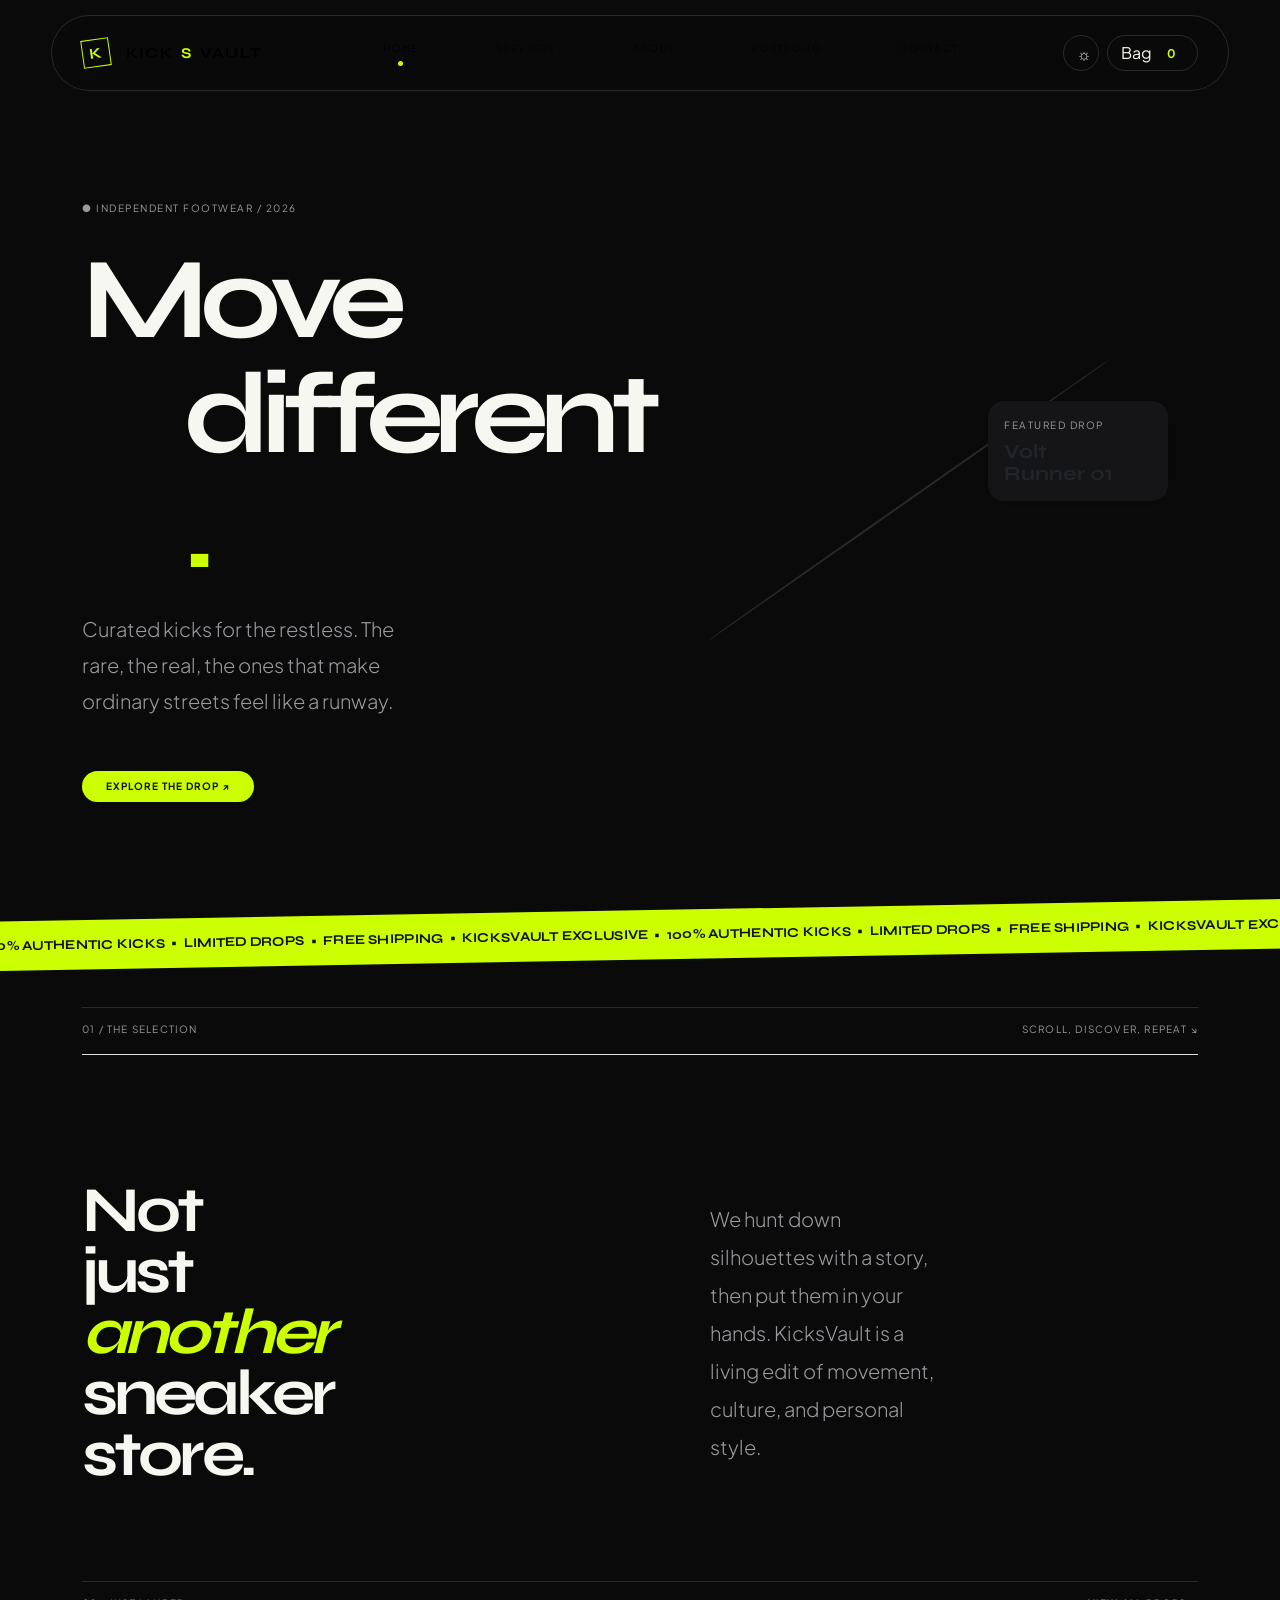
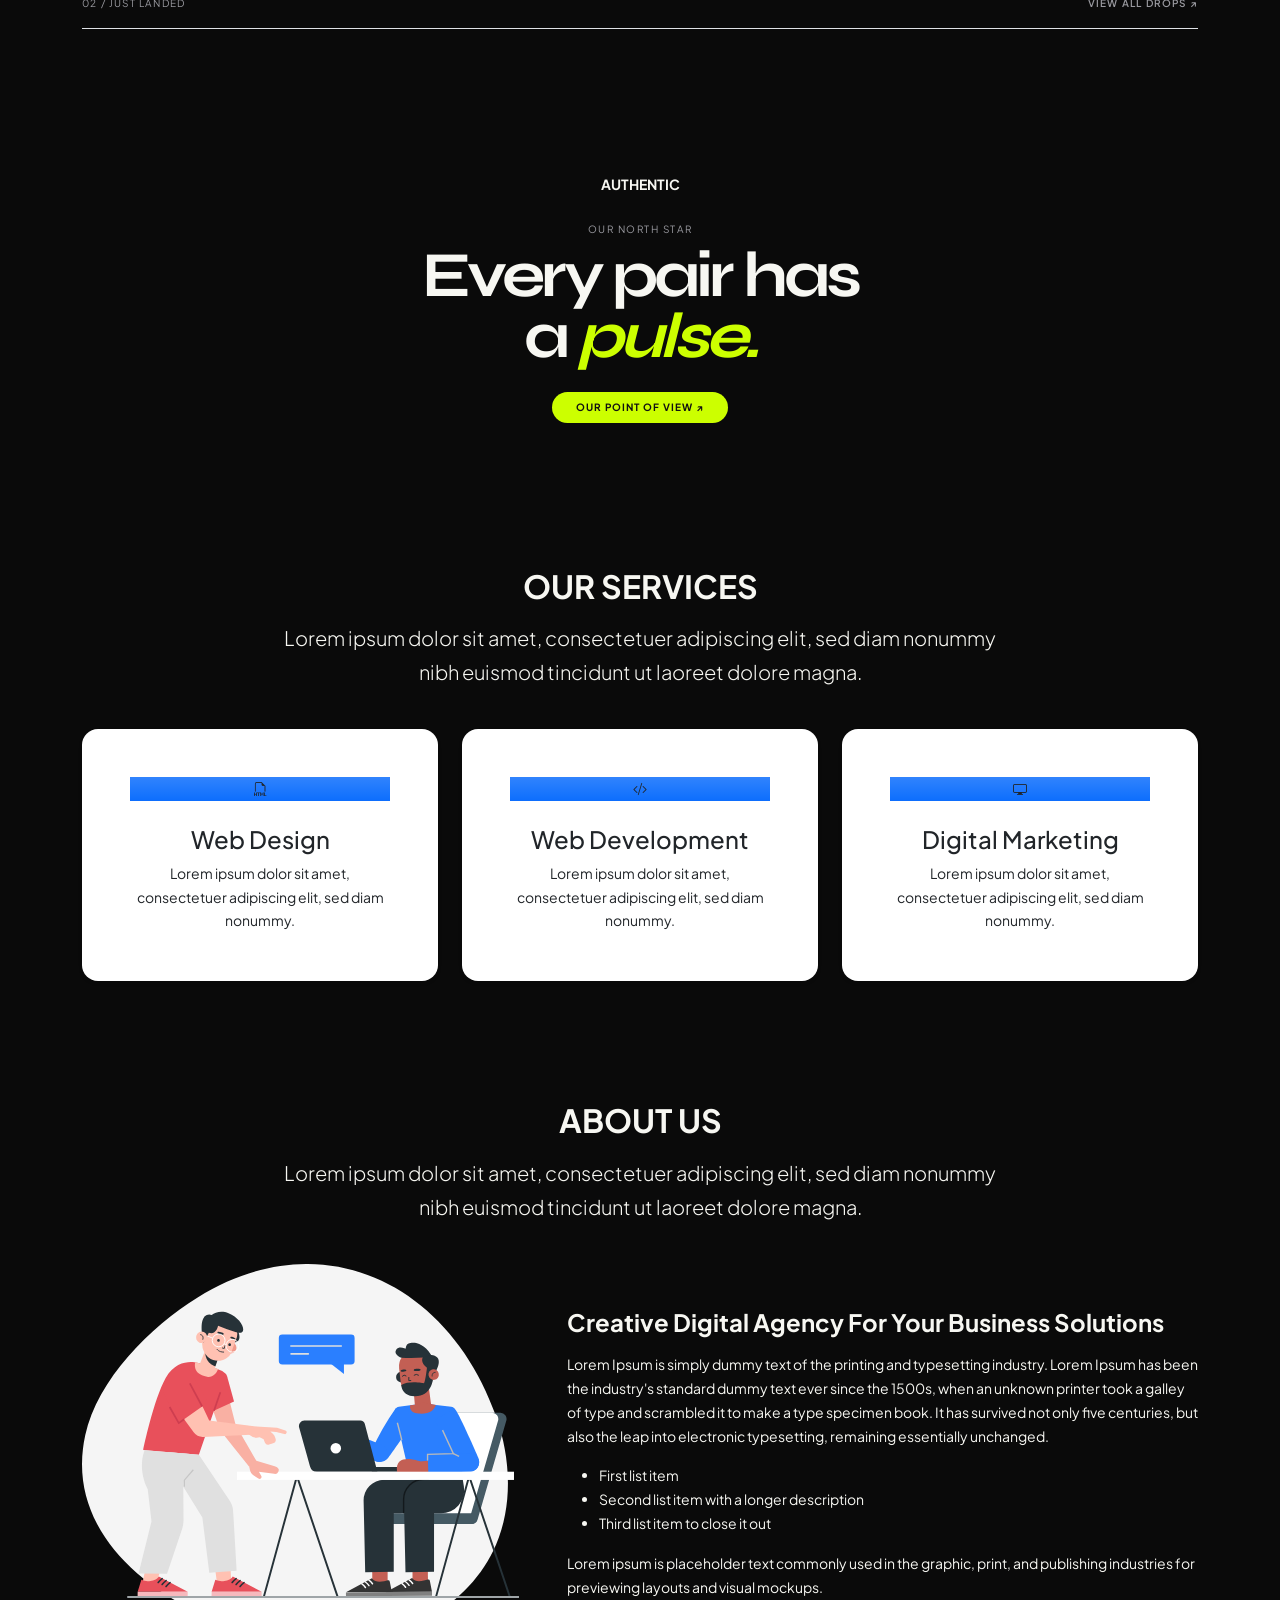
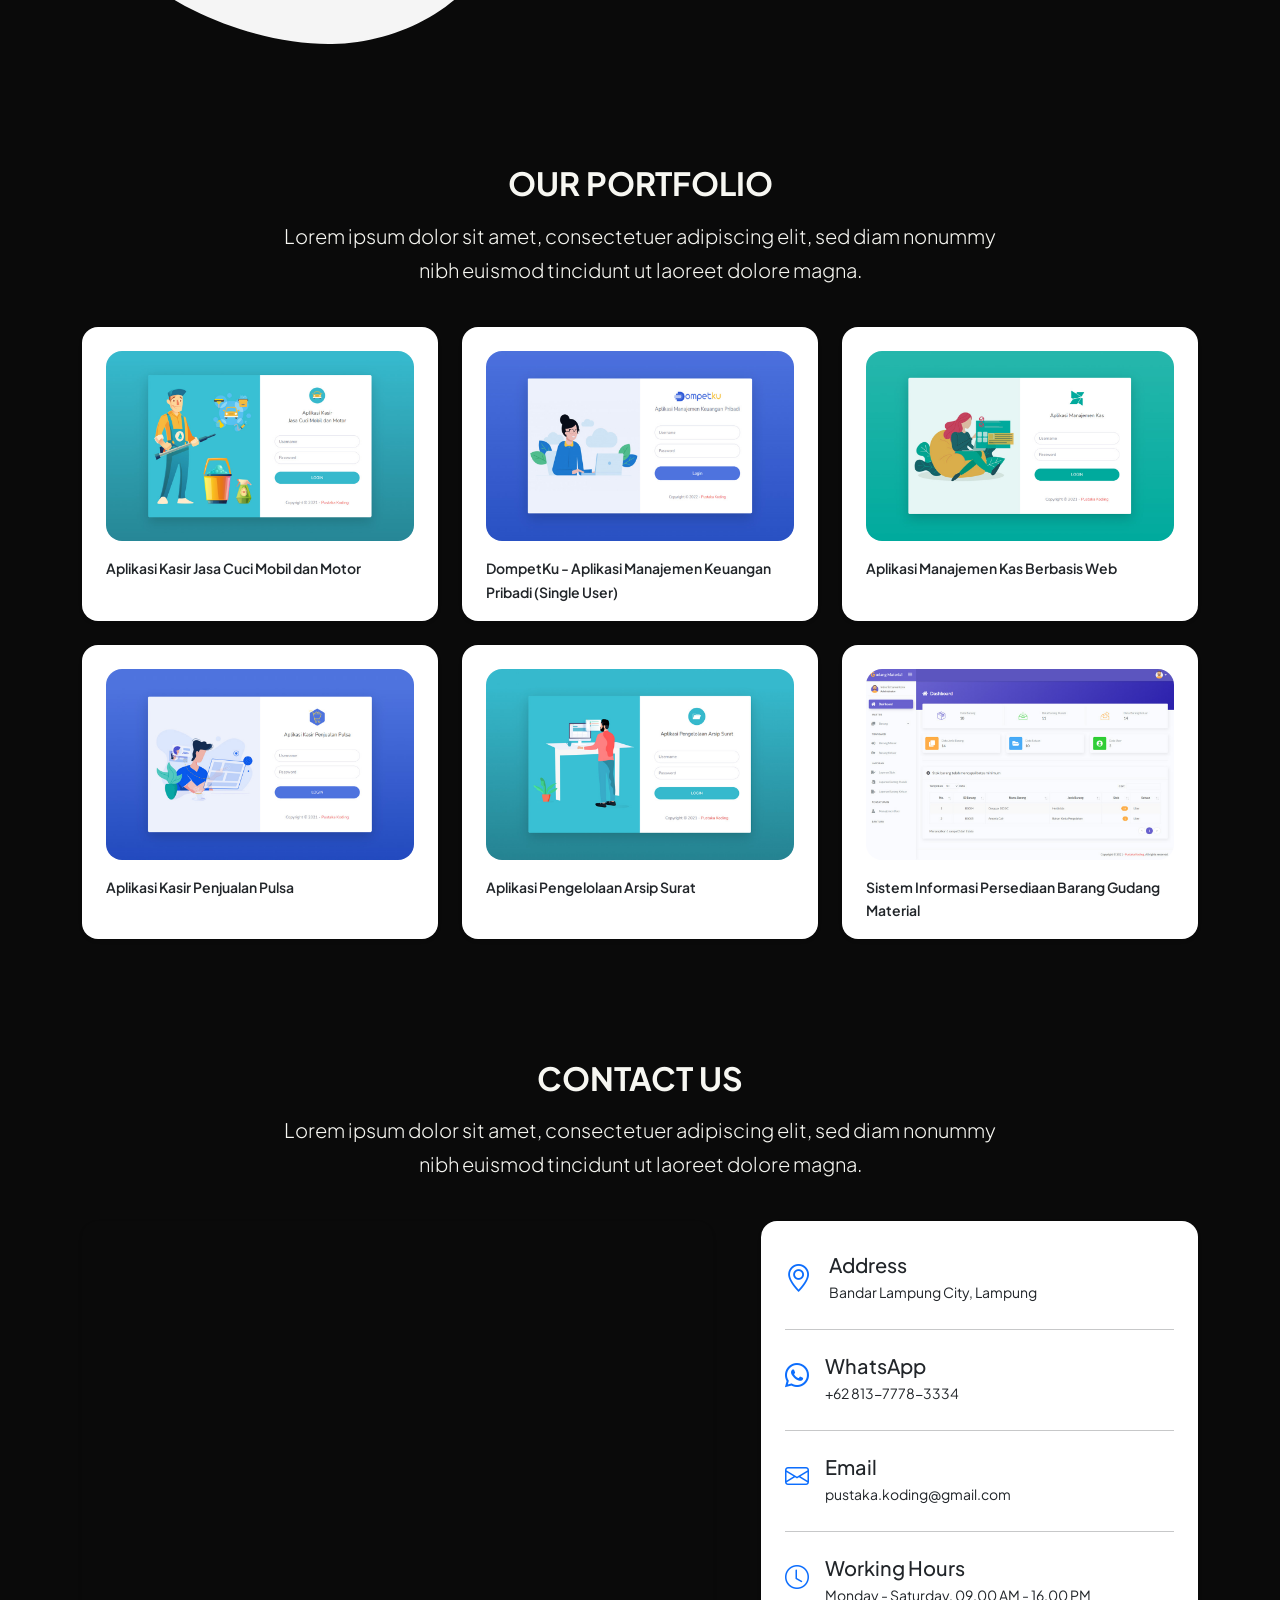
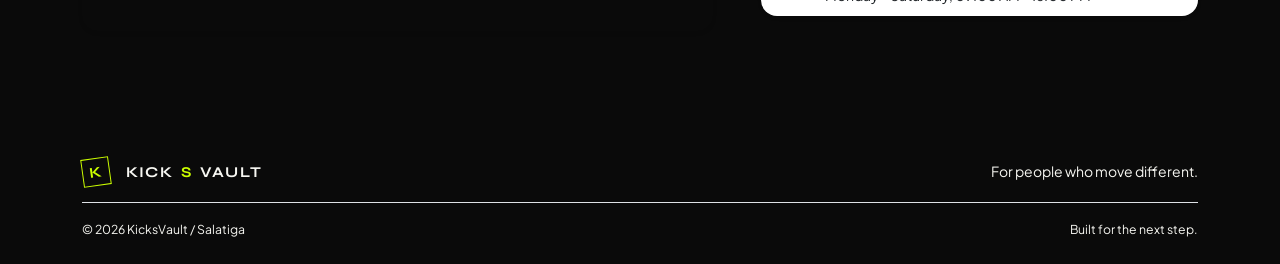
==== commit 2725e012: "up home" ====
--- a/index.html
+++ b/index.html
@@ -4,12 +4,12 @@
 <head>
     <!-- Required meta tags -->
     <meta charset="utf-8">
-    <meta name="viewport" content="width=device-width, initial-scale=1, shrink-to-fit=no">
-    <meta name="description" content="Website Company Profile Digital Creative">
-    <meta name="author" content="agung tri utomo">
+    <meta name="viewport" content="width=device-width, initial-scale=1">
+    <meta name="description" content="KicksVault — Curated kicks for the restless. Move different.">
+    <meta name="author" content="KicksVault Team">
 
     <!-- Title -->
-    <title>Digital Creative</title>
+    <title>KicksVault — Move Different</title>
 
     <!-- Favicon icon -->
     <link rel="shortcut icon" href="assets/img/favicon.ico" type="image/x-icon">
@@ -22,81 +22,138 @@
 
     <!-- Font -->
     <link href="https://fonts.googleapis.com/css?family=Raleway:100,200,300,400,500,600,700,800,900&amp;display=swap" rel="stylesheet">
+
+    <!-- Custom Style (KicksVault + Override Bootstrap) -->
+    <link rel="stylesheet" href="assets/css/style.css">
 </head>
 
-<body id="home" class="d-flex flex-column h-100 bg-light">
+<body id="home" class="d-flex flex-column h-100">
     <!-- Navbar -->
-    <nav class="navbar navbar-expand-lg navbar-light py-4 bg-white border-bottom">
+    <nav class="navbar navbar-expand-lg py-3 sticky-top site-header">
         <div class="container">
             <!-- Brand -->
-            <a class="navbar-brand" href="https://pustakakoding.com" target="_blank" rel="noopener noreferrer">
-                <img src="assets/img/logo.svg" alt="Digital Creative" width="42" height="42" class="d-inline-block align-middle me-2">
-                <span class="text-body fs-4 fw-bolder">Digital Creative</span>
+            <a class="navbar-brand logo d-flex align-items-center fw-bold" href="#home">
+                <span class="logo-mark me-2">K</span>KICK<span class="lime">S</span>VAULT
             </a>
-            <button class="navbar-toggler" type="button" data-bs-toggle="collapse" data-bs-target="#navbarSupportedContent" aria-controls="navbarSupportedContent" aria-expanded="false" aria-label="Alihkan navigasi">
-                <span class="navbar-toggler-icon"></span>
-            </button>
-            <div class="collapse navbar-collapse py-3 py-lg-1" id="navbarSupportedContent">
-                <!-- Menu -->
-                <ul class="navbar-nav mx-auto mb-2 mb-lg-0">
-                    <li class="nav-item">
-                        <a class="nav-link mx-3" href="#home">Beranda</a>
-                    </li>
-                    <li class="nav-item">
-                        <a class="nav-link mx-3" href="#services">Layanan</a>
-                    </li>
-                    <li class="nav-item">
-                        <a class="nav-link mx-3" href="#about">Tentang Kami</a>
-                    </li>
-                    <li class="nav-item">
-                        <a class="nav-link mx-3" href="#portfolio">Portofolio</a>
-                    </li>
-                    <li class="nav-item">
-                        <a class="nav-link mx-3" href="#contact">Kontak</a>
+
+            <!-- Mobile Action & Toggler -->
+            <div class="d-flex align-items-center gap-2 order-lg-3">
+                <button class="btn icon-btn" type="button" data-theme-toggle aria-label="Toggle Theme">☼</button>
+                <button class="btn cart-btn" type="button" data-cart-button>
+                    Bag <span class="badge rounded-pill ms-1" data-cart-count>0</span>
+                </button>
+                <button class="navbar-toggler menu-btn" type="button" data-bs-toggle="collapse" data-bs-target="#navbarKicksVault" aria-controls="navbarKicksVault" aria-expanded="false" aria-label="Toggle navigation" data-menu>
+                    <span class="navbar-toggler-icon"></span>
+                </button>
+            </div>
+
+            <!-- Menu -->
+            <div class="collapse navbar-collapse py-3 py-lg-0 order-lg-2" id="navbarKicksVault">
+                <ul class="navbar-nav mx-auto mb-2 mb-lg-0 nav-links">
+                    <li class="nav-item">
+                        <a class="nav-link active mx-lg-3" aria-current="page" href="#home">Home</a>
+                    </li>
+                    <li class="nav-item">
+                        <a class="nav-link mx-lg-3" href="#services">Services</a>
+                    </li>
+                    <li class="nav-item">
+                        <a class="nav-link mx-lg-3" href="#about">About</a>
+                    </li>
+                    <li class="nav-item">
+                        <a class="nav-link mx-lg-3" href="#portfolio">Portfolio</a>
+                    </li>
+                    <li class="nav-item">
+                        <a class="nav-link mx-lg-3" href="#contact">Contact</a>
                     </li>
                 </ul>
-                <!-- Social Media -->
-                <div class="d-flex mt-3 ms-3 mt-md-0 ms-md-0">
-                    <a href="https://facebook.com/pustaka.koding" target="_blank" rel="noopener noreferrer" class="btn btn-outline-secondary rounded-circle me-2">
-                        <i class="bi bi-facebook"></i>
-                    </a>
-                    <a href="https://www.instagram.com/pustakakoding/" target="_blank" rel="noopener noreferrer" class="btn btn-outline-secondary rounded-circle me-2">
-                        <i class="bi bi-instagram"></i>
-                    </a>
-                    <a href="https://www.youtube.com/channel/UCbgv9z5lRwtXX_lUZ5-x8Ew" target="_blank" rel="noopener noreferrer" class="btn btn-outline-secondary rounded-circle me-2">
-                        <i class="bi bi-youtube"></i>
-                    </a>
-                    <a href="https://github.com/pustakakoding" target="_blank" rel="noopener noreferrer" class="btn btn-outline-secondary rounded-circle">
-                        <i class="bi bi-github"></i>
-                    </a>
-                </div>
             </div>
         </div>
     </nav>
 
     <!-- Main Content -->
     <main class="flex-shrink-0">
-        <!-- Heroes -->
-        <div class="container col-xxl-8 px-4 py-5">
-            <div class="row flex-lg-row-reverse align-items-center g-5">
+        <!-- Hero Section dengan Background Sepatu Mengambang -->
+        <section class="hero container py-5">
+            <div class="row align-items-center g-5">
+                <div class="col-lg-7 hero-copy">
+                    <p class="eyebrow mb-3">● Independent footwear / 2026</p>
+                    <h1 class="display-3 fw-bold lh-1 mb-4">
+                        <span class="d-block">Move</span>
+                        <span class="d-block">different<span class="lime">.</span></span>
+                    </h1>
+                    <p class="lead mb-4">
+                        Curated kicks for the restless. The rare, the real, the ones that make ordinary streets feel like a runway.
+                    </p>
+                    <div class="d-grid gap-2 d-md-flex justify-content-md-start">
+                        <a class="btn button rounded-pill px-4 py-2" href="#portfolio">Explore the drop ↗</a>
+                    </div>
+                </div>
+
+                <!-- Background Sepatu Mengambang -->
                 <div class="col-lg-5">
-                    <img src="assets/img/heroes.svg" class="d-block mx-lg-auto img-fluid" alt="Digital Creative" loading="lazy">
-                </div>
-                <div class="col-lg-7">
-                    <h1 class="fw-bold lh-sm mb-4">Agensi Digital Kreatif untuk Solusi Bisnis Anda</h1>
-                    <p class="lead mb-5">Lorem Ipsum is simply dummy text of the printing and typesetting industry. Lorem Ipsum has been the industry's standard dummy text ever since the 1500s.</p>
-                    <div class="d-grid gap-2 d-md-flex justify-content-md-start">
-                        <a href="https://api.whatsapp.com/send?phone=6281377783334&text=Assalamualaikum.." class="btn btn-primary rounded-pill px-4 py-2"><i class="bi bi-whatsapp me-2"></i> Hubungi kami sekarang</a>
-                    </div>
-                </div>
-            </div>
-        </div>
-
-        <!-- Services -->
+                    <div class="hero-visual position-relative">
+                        <img class="hero-photo img-fluid rounded-4 shadow-sm" src="https://images.unsplash.com/photo-1542291026-7eec264c27ff?auto=format&fit=crop&w=1200&q=85" alt="Volt Runner 01 sneaker">
+                        <div class="hero-card card border-0 rounded-4 shadow-sm p-3 mt-3 mt-md-0">
+                            <span class="eyebrow small">Featured drop</span>
+                            <strong class="fs-5">Volt<br>Runner 01</strong>
+                        </div>
+                    </div>
+                </div>
+            </div>
+        </section>
+
+        <!-- Marquee Section (Full Seamless Right-to-Left) -->
+        <div class="marquee overflow-hidden py-3">
+            <div class="marquee-track">
+                <span>100% AUTHENTIC KICKS &nbsp;•&nbsp; LIMITED DROPS &nbsp;•&nbsp; FREE SHIPPING &nbsp;•&nbsp; KICKSVAULT EXCLUSIVE &nbsp;•&nbsp; 100% AUTHENTIC KICKS &nbsp;•&nbsp; LIMITED DROPS &nbsp;•&nbsp; FREE SHIPPING &nbsp;•&nbsp; KICKSVAULT EXCLUSIVE &nbsp;•&nbsp;</span>
+                <span>100% AUTHENTIC KICKS &nbsp;•&nbsp; LIMITED DROPS &nbsp;•&nbsp; FREE SHIPPING &nbsp;•&nbsp; KICKSVAULT EXCLUSIVE &nbsp;•&nbsp; 100% AUTHENTIC KICKS &nbsp;•&nbsp; LIMITED DROPS &nbsp;•&nbsp; FREE SHIPPING &nbsp;•&nbsp; KICKSVAULT EXCLUSIVE &nbsp;•&nbsp;</span>
+            </div>
+        </div>
+
+        <!-- Introduction Section -->
+        <section class="section container py-5">
+            <div class="section-head d-flex justify-content-between align-items-center border-bottom pb-3 mb-4">
+                <span>01 / The selection</span>
+                <span>Scroll, discover, repeat ↘</span>
+            </div>
+            <div class="row align-items-center g-4 intro">
+                <div class="col-lg-6">
+                    <h2 class="display-5 fw-bold mb-0">
+                        Not just<br><i class="lime">another</i><br>sneaker store.
+                    </h2>
+                </div>
+                <div class="col-lg-6">
+                    <p class="lead mb-0">
+                        We hunt down silhouettes with a story, then put them in your hands. KicksVault is a living edit of movement, culture, and personal style.
+                    </p>
+                </div>
+            </div>
+        </section>
+
+        <!-- Product Grid Section -->
+        <section class="section container py-5">
+            <div class="section-head d-flex justify-content-between align-items-center border-bottom pb-3 mb-4">
+                <span>02 / Just landed</span>
+                <a href="#services" class="text-decoration-none fw-semibold">View all drops ↗</a>
+            </div>
+            <div class="product-grid" data-product-grid></div>
+        </section>
+
+        <!-- Manifesto Section -->
+        <section class="manifesto container py-5 my-4 text-center position-relative">
+            <div class="outline fw-bold">AUTHENTIC</div>
+            <div class="manifesto-copy py-4">
+                <span class="eyebrow d-block mb-2">Our north star</span>
+                <h2 class="display-4 fw-bold mb-4">Every pair has<br>a <i class="lime">pulse.</i></h2>
+                <a class="btn button rounded-pill px-4 py-2" href="#about">Our point of view ↗</a>
+            </div>
+        </section>
+
+        <!-- Services (Dipertahankan) -->
         <div id="services" class="container text-center py-5">
             <div class="row">
                 <div class="col-lg-8 mx-auto">
-                    <h3 class="fw-bold lh-sm mb-3">LAYANAN KAMI</h3>
+                    <h2 class="fw-bold lh-2 mb-3">OUR SERVICES</h2>
                     <p class="lead">Lorem ipsum dolor sit amet, consectetuer adipiscing elit, sed diam nonummy nibh euismod tincidunt ut laoreet dolore magna.</p>
                 </div>
             </div>
@@ -105,197 +162,233 @@
                 <div class="col-lg-4 mb-4 mb-lg-0">
                     <div class="card border-0 rounded-4 shadow-sm h-100">
                         <div class="card-body p-3 p-sm-5">
-                            <div class="d-inline-flex align-items-center justify-content-center bg-primary bg-gradient text-white rounded-3 fs-3 mb-4" style="width: 56px; height: 56px;">
+                            <div class="feature-icon-1 bg-primary bg-gradient mb-4">
                                 <i class="bi-filetype-html"></i>
                             </div>
-                            <h3>Desain Web</h3>
-                            <p class="text-secondary mb-0">Lorem ipsum dolor sit amet, consectetuer adipiscing elit, sed diam nonummy.</p>
+                            <h3 class="h4">Web Design</h3>
+                            <p class="mb-0">Lorem ipsum dolor sit amet, consectetuer adipiscing elit, sed diam nonummy.</p>
                         </div>
                     </div>
                 </div>
                 <div class="col-lg-4 mb-4 mb-lg-0">
                     <div class="card border-0 rounded-4 shadow-sm h-100">
                         <div class="card-body p-3 p-sm-5">
-                            <div class="d-inline-flex align-items-center justify-content-center bg-primary bg-gradient text-white rounded-3 fs-3 mb-4" style="width: 56px; height: 56px;">
+                            <div class="feature-icon-1 bg-primary bg-gradient mb-4">
                                 <i class="bi-code-slash"></i>
                             </div>
-                            <h3>Pengembangan Web</h3>
-                            <p class="text-secondary mb-0">Lorem ipsum dolor sit amet, consectetuer adipiscing elit, sed diam nonummy.</p>
+                            <h3 class="h4">Web Development</h3>
+                            <p class="mb-0">Lorem ipsum dolor sit amet, consectetuer adipiscing elit, sed diam nonummy.</p>
                         </div>
                     </div>
                 </div>
                 <div class="col-lg-4 mb-4 mb-lg-0">
                     <div class="card border-0 rounded-4 shadow-sm h-100">
                         <div class="card-body p-3 p-sm-5">
-                            <div class="d-inline-flex align-items-center justify-content-center bg-primary bg-gradient text-white rounded-3 fs-3 mb-4" style="width: 56px; height: 56px;">
+                            <div class="feature-icon-1 bg-primary bg-gradient mb-4">
                                 <i class="bi-display"></i>
                             </div>
-                            <h3>Pemasaran Digital</h3>
-                            <p class="text-secondary mb-0">Lorem ipsum dolor sit amet, consectetuer adipiscing elit, sed diam nonummy.</p>
-                        </div>
-                    </div>
-                </div>
-            </div>
-        </div>
-
-        <!-- About -->
+                            <h3 class="h4">Digital Marketing</h3>
+                            <p class="mb-0">Lorem ipsum dolor sit amet, consectetuer adipiscing elit, sed diam nonummy.</p>
+                        </div>
+                    </div>
+                </div>
+            </div>
+        </div>
+
+        <!-- About (Dipertahankan) -->
         <div id="about" class="container text-center py-5">
             <div class="row">
                 <div class="col-lg-8 mx-auto">
-                    <h3 class="fw-bold lh-sm mb-3">TENTANG KAMI</h3>
+                    <h2 class="fw-bold lh-2 mb-3">ABOUT US</h2>
                     <p class="lead">Lorem ipsum dolor sit amet, consectetuer adipiscing elit, sed diam nonummy nibh euismod tincidunt ut laoreet dolore magna.</p>
                 </div>
             </div>
 
             <div class="row align-items-center text-start g-5 py-4">
                 <div class="col-lg-5">
-                    <img src="assets/img/about.svg" class="d-block mx-lg-auto img-fluid" alt="Digital Creative" loading="lazy">
+                    <img src="assets/img/about.svg" class="d-block mx-lg-auto img-fluid" alt="About KicksVault" loading="lazy">
                 </div>
                 <div class="col-lg-7">
-                    <h4 class="fw-bold lh-sm mb-3">Agensi Digital Kreatif untuk Solusi Bisnis Anda</h4>
+                    <h3 class="h4 fw-bold lh-2 mb-3">Creative Digital Agency For Your Business Solutions</h3>
                     <p>Lorem Ipsum is simply dummy text of the printing and typesetting industry. Lorem Ipsum has been the industry's standard dummy text ever since the 1500s, when an unknown printer took a galley of type and scrambled it to make a type specimen book. It has survived not only five centuries, but also the leap into electronic typesetting, remaining essentially unchanged.</p>
                     <ul>
-                        <li>Poin daftar pertama</li>
-                        <li>Poin daftar kedua dengan deskripsi yang lebih panjang</li>
-                        <li>Poin daftar ketiga sebagai penutup</li>
+                        <li>First list item</li>
+                        <li>Second list item with a longer description</li>
+                        <li>Third list item to close it out</li>
                     </ul>
                     <p class="mb-0">Lorem ipsum is placeholder text commonly used in the graphic, print, and publishing industries for previewing layouts and visual mockups.</p>
                 </div>
             </div>
         </div>
 
-        <!-- Contact -->
-        <section id="contact" class="container py-5">
-            <div class="mb-5">
-                <span class="text-uppercase fw-bold small text-secondary d-block mb-2">05 / Sapa kami</span>
-                <h1 class="display-5 fw-bolder mb-3">Kontak <span class="fst-italic text-success">Kami.</span></h1>
-                <p class="lead text-secondary mb-0">Punya pertanyaan, ingin cek ukuran, atau mengincar sepatu tertentu? Kami siap membantu Anda.</p>
-            </div>
-
-            <div class="row g-4 align-items-start">
-                <!-- Form -->
+        <!-- Portfolio (Dipertahankan) -->
+        <div id="portfolio" class="container text-center py-5">
+            <div class="row">
+                <div class="col-lg-8 mx-auto">
+                    <h2 class="fw-bold lh-2 mb-3">OUR PORTFOLIO</h2>
+                    <p class="lead">Lorem ipsum dolor sit amet, consectetuer adipiscing elit, sed diam nonummy nibh euismod tincidunt ut laoreet dolore magna.</p>
+                </div>
+            </div>
+
+            <div class="row text-start py-4">
+                <div class="col-lg-4 mb-4">
+                    <div class="card h-100 border-0 rounded-4 shadow-sm">
+                        <div class="card-body p-4 pb-0">
+                            <div class="mb-3">
+                                <a href="https://pustakakoding.com/project-php-detail-aplikasi-kasir-jasa-cuci-mobil-dan-motor" target="_blank" rel="noopener noreferrer">
+                                    <img src="assets/img/portfolio/pustakakoding-aplikasi-kasir-jasa-cuci-mobil-dan-motor.jpg" alt="Aplikasi Kasir Jasa Cuci Mobil dan Motor" class="card-img-top img-fluid rounded-4">
+                                </a>
+                            </div>
+                            <p class="fw-semibold">Aplikasi Kasir Jasa Cuci Mobil dan Motor</p>
+                        </div>
+                    </div>
+                </div>
+                <div class="col-lg-4 mb-4">
+                    <div class="card h-100 border-0 rounded-4 shadow-sm">
+                        <div class="card-body p-4 pb-0">
+                            <div class="mb-3">
+                                <a href="https://pustakakoding.com/project-php-detail-aplikasi-manajemen-keuangan-pribadi-single-user" target="_blank" rel="noopener noreferrer">
+                                    <img src="assets/img/portfolio/pustakakoding-aplikasi-manajemen-keuangan-pribadi-single-user.jpg" alt="DompetKu - Aplikasi Manajemen Keuangan Pribadi" class="card-img-top img-fluid rounded-4">
+                                </a>
+                            </div>
+                            <p class="fw-semibold">DompetKu - Aplikasi Manajemen Keuangan Pribadi (Single User)</p>
+                        </div>
+                    </div>
+                </div>
+                <div class="col-lg-4 mb-4">
+                    <div class="card h-100 border-0 rounded-4 shadow-sm">
+                        <div class="card-body p-4 pb-0">
+                            <div class="mb-3">
+                                <a href="https://pustakakoding.com/project-php-detail-aplikasi-manajemen-kas-berbasis-web" target="_blank" rel="noopener noreferrer">
+                                    <img src="assets/img/portfolio/pustakakoding-aplikasi-manajemen-kas-berbasis-web.jpg" alt="Aplikasi Manajemen Kas Berbasis Web" class="card-img-top img-fluid rounded-4">
+                                </a>
+                            </div>
+                            <p class="fw-semibold">Aplikasi Manajemen Kas Berbasis Web</p>
+                        </div>
+                    </div>
+                </div>
+                <div class="col-lg-4 mb-4">
+                    <div class="card h-100 border-0 rounded-4 shadow-sm">
+                        <div class="card-body p-4 pb-0">
+                            <div class="mb-3">
+                                <a href="https://pustakakoding.com/project-php-detail-aplikasi-kasir-penjualan-pulsa" target="_blank" rel="noopener noreferrer">
+                                    <img src="assets/img/portfolio/pustakakoding-aplikasi-kasir-penjualan-pulsa.jpg" alt="Aplikasi Kasir Penjualan Pulsa" class="card-img-top img-fluid rounded-4">
+                                </a>
+                            </div>
+                            <p class="fw-semibold">Aplikasi Kasir Penjualan Pulsa</p>
+                        </div>
+                    </div>
+                </div>
+                <div class="col-lg-4 mb-4">
+                    <div class="card h-100 border-0 rounded-4 shadow-sm">
+                        <div class="card-body p-4 pb-0">
+                            <div class="mb-3">
+                                <a href="https://pustakakoding.com/project-php-detail-aplikasi-pengelolaan-arsip-surat" target="_blank" rel="noopener noreferrer">
+                                    <img src="assets/img/portfolio/pustakakoding-aplikasi-pengelolaan-arsip-surat.jpg" alt="Aplikasi Pengelolaan Arsip Surat" class="card-img-top img-fluid rounded-4">
+                                </a>
+                            </div>
+                            <p class="fw-semibold">Aplikasi Pengelolaan Arsip Surat</p>
+                        </div>
+                    </div>
+                </div>
+                <div class="col-lg-4 mb-4">
+                    <div class="card h-100 border-0 rounded-4 shadow-sm">
+                        <div class="card-body p-4 pb-0">
+                            <div class="mb-3">
+                                <a href="https://pustakakoding.com/project-php-detail-sistem-informasi-persediaan-barang-gudang-material" target="_blank" rel="noopener noreferrer">
+                                    <img src="assets/img/portfolio/pustakakoding-sistem-informasi-persediaan-barang-gudang-material.jpg" alt="Sistem Informasi Persediaan Barang Gudang Material" class="card-img-top img-fluid rounded-4">
+                                </a>
+                            </div>
+                            <p class="fw-semibold">Sistem Informasi Persediaan Barang Gudang Material</p>
+                        </div>
+                    </div>
+                </div>
+            </div>
+        </div>
+
+        <!-- Contact (Dipertahankan) -->
+        <div id="contact" class="container text-center pt-4 pb-5">
+            <div class="row">
+                <div class="col-lg-8 mx-auto">
+                    <h2 class="fw-bold lh-2 mb-3">CONTACT US</h2>
+                    <p class="lead">Lorem ipsum dolor sit amet, consectetuer adipiscing elit, sed diam nonummy nibh euismod tincidunt ut laoreet dolore magna.</p>
+                </div>
+            </div>
+
+            <div class="row align-items-start text-start g-5 pt-4 pb-5">
                 <div class="col-lg-7">
-                    <form class="card border-0 rounded-4 shadow-sm p-4 p-md-5" data-contact-form>
-                        <span class="text-uppercase fw-bold small text-secondary d-block mb-3">Kirim pesan</span>
-
-                        <div class="mb-3">
-                            <label for="contactName" class="form-label fw-semibold">Nama Anda</label>
-                            <input id="contactName" type="text" class="form-control form-control-lg" required placeholder="Siapa nama Anda?">
-                        </div>
-
-                        <div class="mb-3">
-                            <label for="contactEmail" class="form-label fw-semibold">Alamat email</label>
-                            <input id="contactEmail" type="email" class="form-control form-control-lg" required placeholder="nama@email.com">
-                        </div>
-
-                        <div class="mb-4">
-                            <label for="contactMessage" class="form-label fw-semibold">Ada yang bisa kami bantu?</label>
-                            <textarea id="contactMessage" rows="4" class="form-control form-control-lg" required placeholder="Ceritakan detail kebutuhan Anda..."></textarea>
-                        </div>
-
-                        <div>
-                            <button class="btn btn-primary rounded-pill px-4 py-2 fw-semibold" type="submit">Kirim pesan <i class="bi bi-arrow-up-right ms-1"></i></button>
-                        </div>
-                        <p id="form-success" class="fw-semibold text-success mt-3 mb-0"></p>
-                    </form>
-                </div>
-
-                <!-- Sidebar: Location, Quick Links, FAQ -->
-                <div class="col-lg-5 d-flex flex-column gap-4">
-                    <div class="card border-0 rounded-4 shadow-sm p-4">
-                        <span class="text-uppercase fw-bold small text-secondary d-block mb-2">Temukan lokasi kami</span>
-                        <h3 class="h5 fw-bold mb-3">Jl. Tentara Pelajar No. 2<br>UIN Salatiga, Salatiga</h3>
-                        <a href="https://maps.google.com/?q=UIN+Salatiga" target="_blank" rel="noopener noreferrer" class="link-primary fw-semibold text-decoration-none">
-                            Buka di Google Maps <i class="bi bi-arrow-up-right"></i>
-                        </a>
-                    </div>
-
-                    <div class="d-flex flex-wrap gap-2">
-                        <a href="https://wa.me/62895360208832" target="_blank" rel="noopener noreferrer" class="btn btn-white bg-white border rounded-3 px-3 py-2 fw-semibold text-dark text-decoration-none shadow-sm">
-                            WhatsApp <i class="bi bi-arrow-up-right"></i>
-                        </a>
-                        <a href="mailto:nashifaauliya@gmail.com" class="btn btn-white bg-white border rounded-3 px-3 py-2 fw-semibold text-dark text-decoration-none shadow-sm">
-                            Kirim email <i class="bi bi-arrow-up-right"></i>
-                        </a>
-                    </div>
-
-                    <div>
-                        <span class="text-uppercase fw-bold small text-secondary d-block mb-2">Informasi penting</span>
-                        <div class="accordion" id="faqAccordion">
-                            <div class="accordion-item border-0 rounded-3 shadow-sm mb-2 overflow-hidden">
-                                <h2 class="accordion-header">
-                                    <button class="accordion-button collapsed fw-semibold" type="button" data-bs-toggle="collapse" data-bs-target="#faq1" aria-expanded="false" aria-controls="faq1">
-                                        Apakah semua produk dijamin asli?
-                                    </button>
-                                </h2>
-                                <div id="faq1" class="accordion-collapse collapse" data-bs-parent="#faqAccordion">
-                                    <div class="accordion-body text-secondary">
-                                        Tentu. Setiap produk melewati proses pengecekan keaslian sebelum masuk ke katalog kami.
-                                    </div>
-                                </div>
-                            </div>
-
-                            <div class="accordion-item border-0 rounded-3 shadow-sm mb-2 overflow-hidden">
-                                <h2 class="accordion-header">
-                                    <button class="accordion-button collapsed fw-semibold" type="button" data-bs-toggle="collapse" data-bs-target="#faq2" aria-expanded="false" aria-controls="faq2">
-                                        Berapa lama estimasi pengiriman?
-                                    </button>
-                                </h2>
-                                <div id="faq2" class="accordion-collapse collapse" data-bs-parent="#faqAccordion">
-                                    <div class="accordion-body text-secondary">
-                                        Pengiriman area Salatiga dan sekitarnya tiba dalam 1–2 hari kerja. Pengiriman luar kota/nasional memakan waktu 2–5 hari kerja.
-                                    </div>
-                                </div>
-                            </div>
-
-                            <div class="accordion-item border-0 rounded-3 shadow-sm overflow-hidden">
-                                <h2 class="accordion-header">
-                                    <button class="accordion-button collapsed fw-semibold" type="button" data-bs-toggle="collapse" data-bs-target="#faq3" aria-expanded="false" aria-controls="faq3">
-                                        Apakah produk bisa diretur atau dikembalikan?
-                                    </button>
-                                </h2>
-                                <div id="faq3" class="accordion-collapse collapse" data-bs-parent="#faqAccordion">
-                                    <div class="accordion-body text-secondary">
-                                        Bisa, maksimal 14 hari setelah diterima selama belum dipakai dan boks asli masih lengkap.
-                                    </div>
-                                </div>
-                            </div>
-                        </div>
-                    </div>
-                </div>
-            </div>
-        </section>
+                    <iframe src="https://www.google.com/maps/embed?pb=!1m18!1m12!1m3!1d127101.59148701998!2d105.19743545987781!3d-5.428404621346565!2m3!1f0!2f0!3f0!3m2!1i1024!2i768!4f13.1!3m3!1m2!1s0x2e40dbcabf21b51f%3A0xdcb06324bff3cb9e!2sBandar%20Lampung%20City%2C%20Lampung!5e0!3m2!1sen!2sid!4v1670074127117!5m2!1sen!2sid" class="rounded-4 shadow-sm" width="100%" height="410" style="border:0;" allowfullscreen="" loading="lazy" referrerpolicy="no-referrer-when-downgrade" title="Peta Lokasi"></iframe>
+                </div>
+                <div class="col-lg-5">
+                    <div class="card h-100 border-0 rounded-4 shadow-sm">
+                        <div class="card-body p-4 pb-0">
+                            <div class="d-flex py-2">
+                                <div class="flex-shrink-0">
+                                    <i class="bi bi-geo-alt text-primary fs-3"></i>
+                                </div>
+                                <div class="flex-grow-1 ms-3">
+                                    <h3 class="h5 mb-1">Address</h3>
+                                    <p>Bandar Lampung City, Lampung</p>
+                                </div>
+                            </div>
+                            <hr class="hr-dotted mt-0">
+                            <div class="d-flex py-2">
+                                <div class="flex-shrink-0">
+                                    <i class="bi bi-whatsapp text-primary fs-4"></i>
+                                </div>
+                                <div class="flex-grow-1 ms-3">
+                                    <h3 class="h5 mb-1">WhatsApp</h3>
+                                    <p><a href="https://wa.me/6281377783334" target="_blank" rel="noopener noreferrer" class="text-decoration-none">+62 813-7778-3334</a></p>
+                                </div>
+                            </div>
+                            <hr class="hr-dotted mt-0">
+                            <div class="d-flex py-2">
+                                <div class="flex-shrink-0">
+                                    <i class="bi bi-envelope text-primary fs-4"></i>
+                                </div>
+                                <div class="flex-grow-1 ms-3">
+                                    <h3 class="h5 mb-1">Email</h3>
+                                    <p><a href="mailto:pustaka.koding@gmail.com" class="text-decoration-none">pustaka.koding@gmail.com</a></p>
+                                </div>
+                            </div>
+                            <hr class="hr-dotted mt-0">
+                            <div class="d-flex py-2">
+                                <div class="flex-shrink-0">
+                                    <i class="bi bi-clock text-primary fs-4"></i>
+                                </div>
+                                <div class="flex-grow-1 ms-3">
+                                    <h3 class="h5 mb-1">Working Hours</h3>
+                                    <p class="mb-0">Monday - Saturday, 09.00 AM - 16.00 PM</p>
+                                </div>
+                            </div>
+                        </div>
+                    </div>
+                </div>
+            </div>
+        </div>
     </main>
 
     <!-- Footer -->
-    <footer class="footer mt-auto py-4 bg-white border-top">
+    <footer class="footer mt-auto py-4">
         <div class="container">
-            <div class="d-flex flex-column flex-md-row align-items-center text-body">
-                <div class="copyright text-center mb-2 mb-md-0">
-                    &copy; 2022 - <a href="https://pustakakoding.com/" target="_blank" rel="noopener noreferrer" class="fw-bolder text-decoration-none">Pustaka Koding</a>. Hak cipta dilindungi undang-undang.
-                </div>
-                <div class="link ms-md-auto">
-                    <a href="https://pustakakoding.com/" target="_blank" rel="noopener noreferrer" class="text-decoration-none">Syarat &amp; Ketentuan</a>
-                </div>
+            <div class="d-flex flex-column flex-md-row justify-content-between align-items-start align-items-md-center pb-3 border-bottom footer-top">
+                <a class="logo text-decoration-none fw-bold mb-2 mb-md-0" href="#home">
+                    <span class="logo-mark me-2">K</span>KICK<span class="lime">S</span>VAULT
+                </a>
+                <p class="mb-0 text-md-end">For people who move different.</p>
+            </div>
+            <div class="d-flex flex-column flex-md-row justify-content-between align-items-center pt-3 footer-bottom small">
+                <span>© 2026 KicksVault / Salatiga</span>
+                <span>Built for the next step.</span>
             </div>
         </div>
     </footer>
 
-    <!-- Popper and Bootstrap JS -->
-    <script src="https://cdn.jsdelivr.net/npm/@popperjs/core@2.11.6/dist/umd/popper.min.js" integrity="sha384-oBqDVmMz9ATKxIep9tiCxS/Z9fNfEXiDAYTujMAeBAsjFuCZSmKbSSUnQlmh/jp3" crossorigin="anonymous"></script>
-    <script src="https://cdn.jsdelivr.net/npm/bootstrap@5.2.3/dist/js/bootstrap.min.js" integrity="sha384-cuYeSxntonz0PPNlHhBs68uyIAVpIIOZZ5JqeqvYYIcEL727kskC66kF92t6Xl2V" crossorigin="anonymous"></script>
-    <script>
-        const contactForm = document.querySelector('[data-contact-form]');
-        const formSuccess = document.getElementById('form-success');
-
-        if (contactForm && formSuccess) {
-            contactForm.addEventListener('submit', function (e) {
-                e.preventDefault();
-                formSuccess.textContent = 'Terima kasih! Pesan Anda telah berhasil dikirim.';
-                contactForm.reset();
-            });
-        }
-    </script>
+    <!-- Bootstrap Bundle JS (Sudah termasuk Popper) -->
+    <script src="https://cdn.jsdelivr.net/npm/bootstrap@5.2.3/dist/js/bootstrap.bundle.min.js" integrity="sha384-kenU1KFdBIe4zVF0s0G1M5b4hcpxyD9F7jL+jjXkk+Q2h455rYXK/7HAuoJl+0I4" crossorigin="anonymous"></script>
+
+    <!-- KicksVault Main Script -->
+    <script src="assets/js/main.js"></script>
 </body>
 
 </html>
--- a/assets/css/style.css
+++ b/assets/css/style.css
@@ -0,0 +1,344 @@
+/* ==========================================================================
+  NASHIFA — Variables, Reset, Navigation, Hero, & Marquee
+   ========================================================================== */
+@import url('https://fonts.googleapis.com/css2?family=Plus+Jakarta+Sans:wght@400;600;700&family=Syne:wght@600;700;800&display=swap');
+
+:root {
+  --bg: #0a0a0a;
+  --surface: #151517;
+  --text: #f7f7f2;
+  --muted: #99999f;
+  --lime: #ccff00;
+  --line: #ffffff21;
+}
+
+[data-theme="light"] {
+  --bg: #f2f2ef;
+  --surface: #fff;
+  --text: #111;
+  --muted: #666;
+  --lime: #a6d900;
+  --line: #00000020;
+}
+
+* {
+  box-sizing: border-box;
+}
+
+html {
+  scroll-behavior: smooth;
+}
+
+body {
+  margin: 0;
+  background: var(--bg);
+  color: var(--text);
+  font: 14px/1.7 'Plus Jakarta Sans', sans-serif;
+  overflow-x: hidden;
+}
+
+a {
+  color: inherit;
+  text-decoration: none;
+}
+
+button, input, textarea {
+  font: inherit;
+}
+
+button {
+  cursor: pointer;
+}
+
+.site-header {
+  position: sticky;
+  top: 15px;
+  z-index: 5;
+  width: min(1180px, 92%);
+  margin: 15px auto 0;
+  border: 1px solid var(--line);
+  border-radius: 999px;
+  background: #0a0a0a9b;
+  backdrop-filter: blur(18px);
+}
+
+.nav {
+  height: 66px;
+  padding: 0 20px;
+  display: flex;
+  align-items: center;
+  justify-content: space-between;
+}
+
+.logo {
+  font: 800 15px Syne;
+  letter-spacing: .08em;
+  display: flex;
+  gap: 8px;
+  align-items: center;
+}
+
+.logo-mark {
+  width: 28px;
+  height: 28px;
+  display: grid;
+  place-items: center;
+  border: 1px solid var(--lime);
+  color: var(--lime);
+  transform: rotate(-8deg);
+}
+
+.lime {
+  color: var(--lime);
+}
+
+.nav-links {
+  display: flex;
+  gap: 30px;
+  margin-left: auto;
+  margin-right: 35px;
+  text-transform: uppercase;
+  letter-spacing: .13em;
+  font-size: 10px;
+  color: var(--muted);
+}
+
+.nav-links a.active,
+.nav-links a:hover {
+  color: var(--text);
+}
+
+.nav-links a.active:after {
+  content: '';
+  display: block;
+  width: 5px;
+  height: 5px;
+  background: var(--lime);
+  border-radius: 50%;
+  margin: 4px auto 0;
+}
+
+.actions {
+  display: flex;
+  gap: 8px;
+}
+
+.icon-btn, .cart-btn, .menu-btn {
+  border: 1px solid var(--line);
+  background: transparent;
+  color: var(--text);
+  height: 36px;
+}
+
+.icon-btn {
+  width: 36px;
+  border-radius: 50%;
+}
+
+.cart-btn {
+  border-radius: 30px;
+  padding: 0 13px;
+}
+
+.cart-btn span {
+  color: var(--lime);
+  margin-left: 6px;
+}
+
+.menu-btn {
+  display: none;
+  border: 0;
+}
+
+.pad {
+  padding-left: 5vw;
+  padding-right: 5vw;
+}
+
+.hero {
+  position: relative;
+  min-height: calc(100vh - 80px);
+  display: grid;
+  grid-template-columns: 1.1fr 0.9fr;
+  align-items: center;
+  gap: 5vw;
+  padding-top: 7vw;
+  padding-bottom: 6vw;
+  overflow: hidden;
+}
+
+.hero-copy {
+  position: relative;
+  z-index: 2;
+}
+
+.eyebrow {
+  font-size: 10px;
+  color: var(--muted);
+  letter-spacing: .15em;
+  text-transform: uppercase;
+}
+
+.hero h1, .page-heading h1 {
+  font: 800 clamp(4rem, 9vw, 9rem)/.83 Syne;
+  letter-spacing: -.08em;
+  margin: 25px 0;
+}
+
+.hero h1 span {
+  display: block;
+  animation: reveal .8s both;
+}
+
+.hero h1 span:nth-child(2) {
+  margin-left: 8vw;
+  animation-delay: .12s;
+}
+
+.hero-copy > p:not(.eyebrow) {
+  max-width: 330px;
+  color: var(--muted);
+  line-height: 1.8;
+}
+
+.button {
+  display: inline-flex;
+  gap: 10px;
+  align-items: center;
+  border: 0;
+  padding: 14px 19px;
+  background: var(--lime);
+  color: #111;
+  text-transform: uppercase;
+  letter-spacing: .1em;
+  font-size: 10px;
+  font-weight: 700;
+}
+
+.hero .button {
+  margin-top: 28px;
+}
+
+.hero-visual {
+  position: absolute;
+  top: 0;
+  right: 0;
+  width: 55vw;
+  height: 100%;
+  z-index: 1;
+  display: grid;
+  place-items: center;
+  pointer-events: none;
+}
+
+.hero-photo {
+  position: absolute;
+  right: -5%;
+  top: 50%;
+  transform: translateY(-50%) rotate(12deg) scale(1.1);
+  width: 75%;
+  height: 85%;
+  object-fit: cover;
+  mix-blend-mode: screen;
+  opacity: 0.85;
+  filter: contrast(120%) brightness(1.1);
+  animation: floatBackground 8s ease-in-out infinite;
+}
+
+.hero-visual:before {
+  content: '';
+  position: absolute;
+  right: 10%;
+  top: 50%;
+  transform: translateY(-50%) rotate(-35deg);
+  width: 70%;
+  height: 65%;
+  border: 1px solid var(--line);
+  border-radius: 50%;
+  z-index: -1;
+}
+
+.hero-card {
+  position: absolute;
+  bottom: 12%;
+  right: 8%;
+  background: var(--surface);
+  border: 1px solid var(--line);
+  padding: 17px;
+  width: 180px;
+  z-index: 3;
+}
+
+.hero-card strong {
+  font: 700 18px Syne;
+  display: block;
+  line-height: 1.1;
+  margin-top: 7px;
+}
+
+.marquee {
+  position: relative;
+  width: 100vw;
+  left: 50%;
+  right: 50%;
+  margin-left: -50vw;
+  margin-right: -50vw;
+  overflow: hidden;
+  background: var(--lime);
+  color: #111;
+  transform: rotate(-1deg) scale(1.03);
+  padding: 15px 0;
+  font: 700 13px Syne;
+  white-space: nowrap;
+  z-index: 3;
+}
+
+.marquee-track {
+  display: flex;
+  width: max-content;
+  animation: marquee 20s linear infinite;
+}
+
+.marquee-track span {
+  display: inline-block;
+  padding-right: 10px;
+}
+
+.marquee:hover .marquee-track {
+  animation-play-state: paused;
+}
+
+.section {
+  padding-top: 13vw;
+  padding-bottom: 13vw;
+}
+
+.section-head {
+  border-top: 1px solid var(--line);
+  padding-top: 13px;
+  display: flex;
+  justify-content: space-between;
+  color: var(--muted);
+  font-size: 10px;
+  text-transform: uppercase;
+  letter-spacing: .12em;
+}
+
+.intro {
+  display: grid;
+  grid-template-columns: 1fr 1fr;
+  gap: 9vw;
+  margin-top: 8vw;
+}
+
+.intro h2, .manifesto h2 {
+  font: 700 clamp(2.5rem, 5vw, 5rem)/.95 Syne;
+  letter-spacing: -.06em;
+  margin: 0;
+}
+
+.intro p {
+  color: var(--muted);
+  line-height: 1.9;
+  max-width: 350px;
+}
